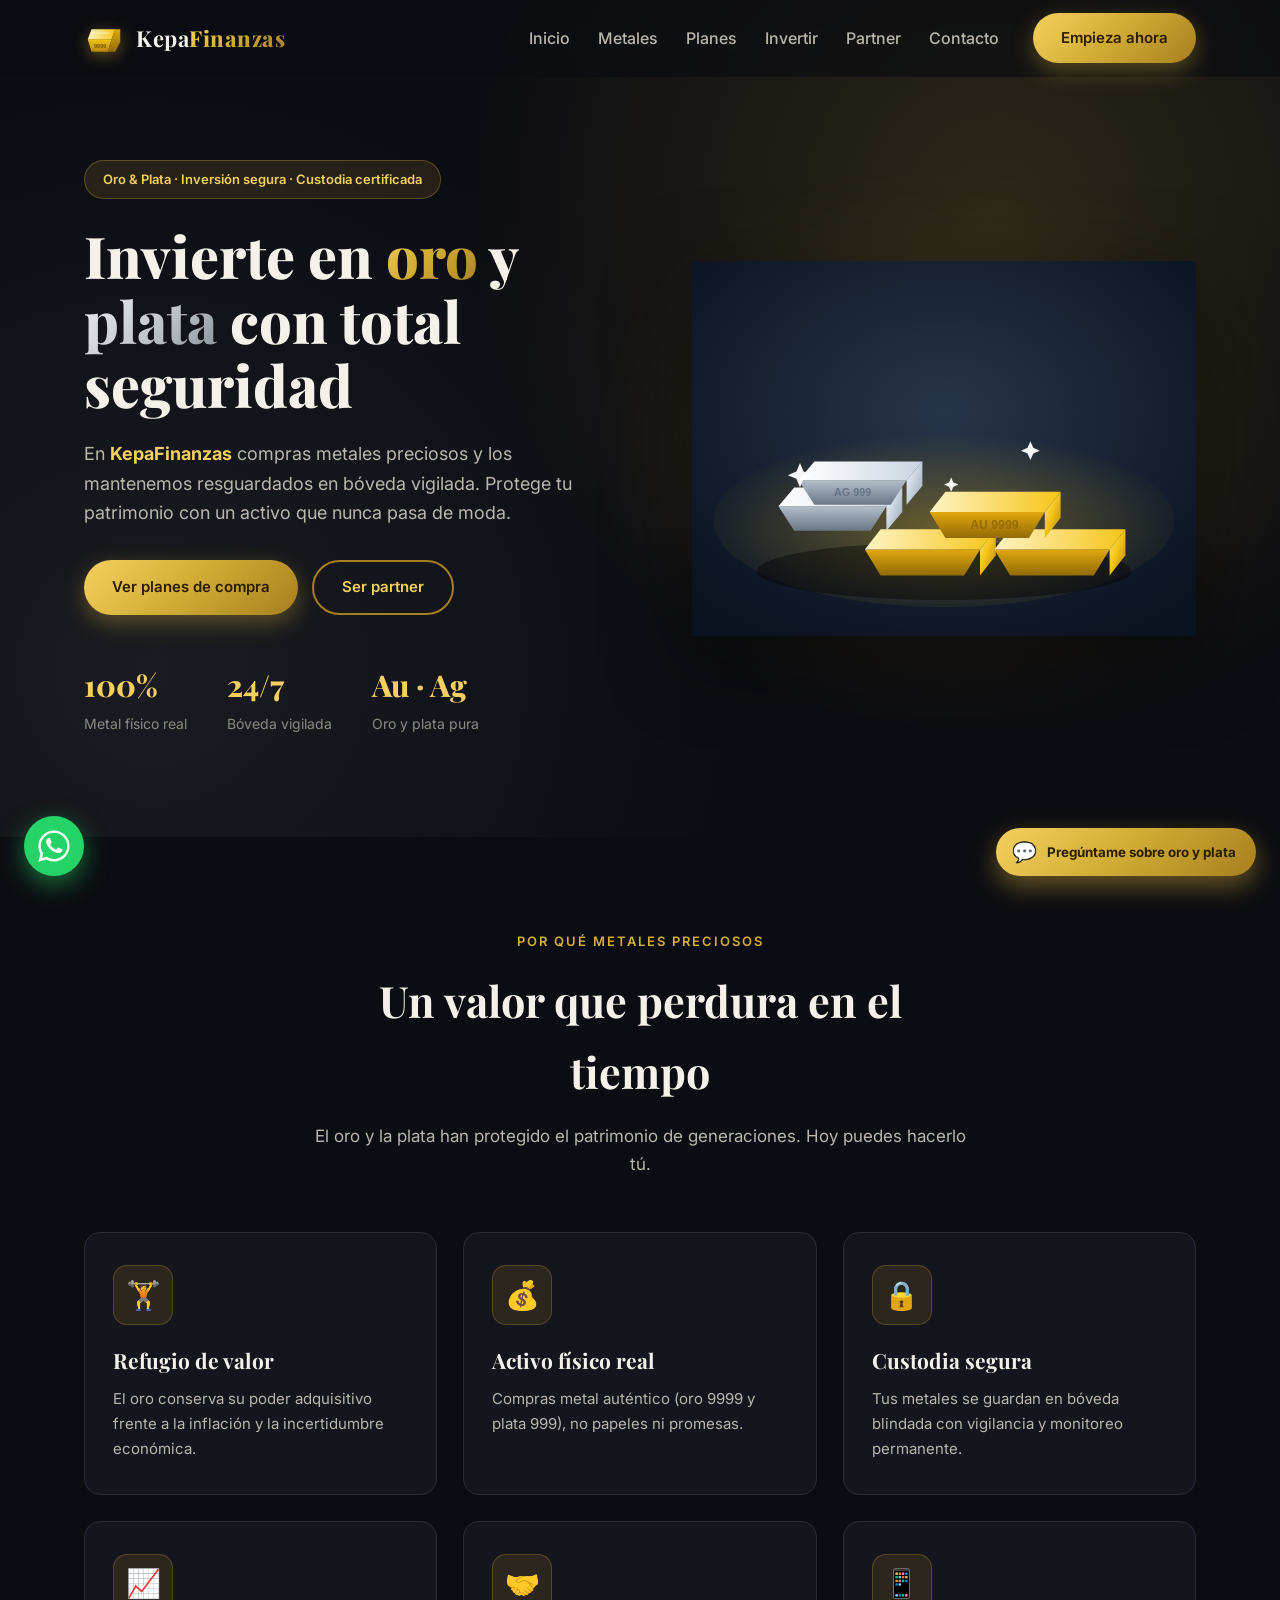
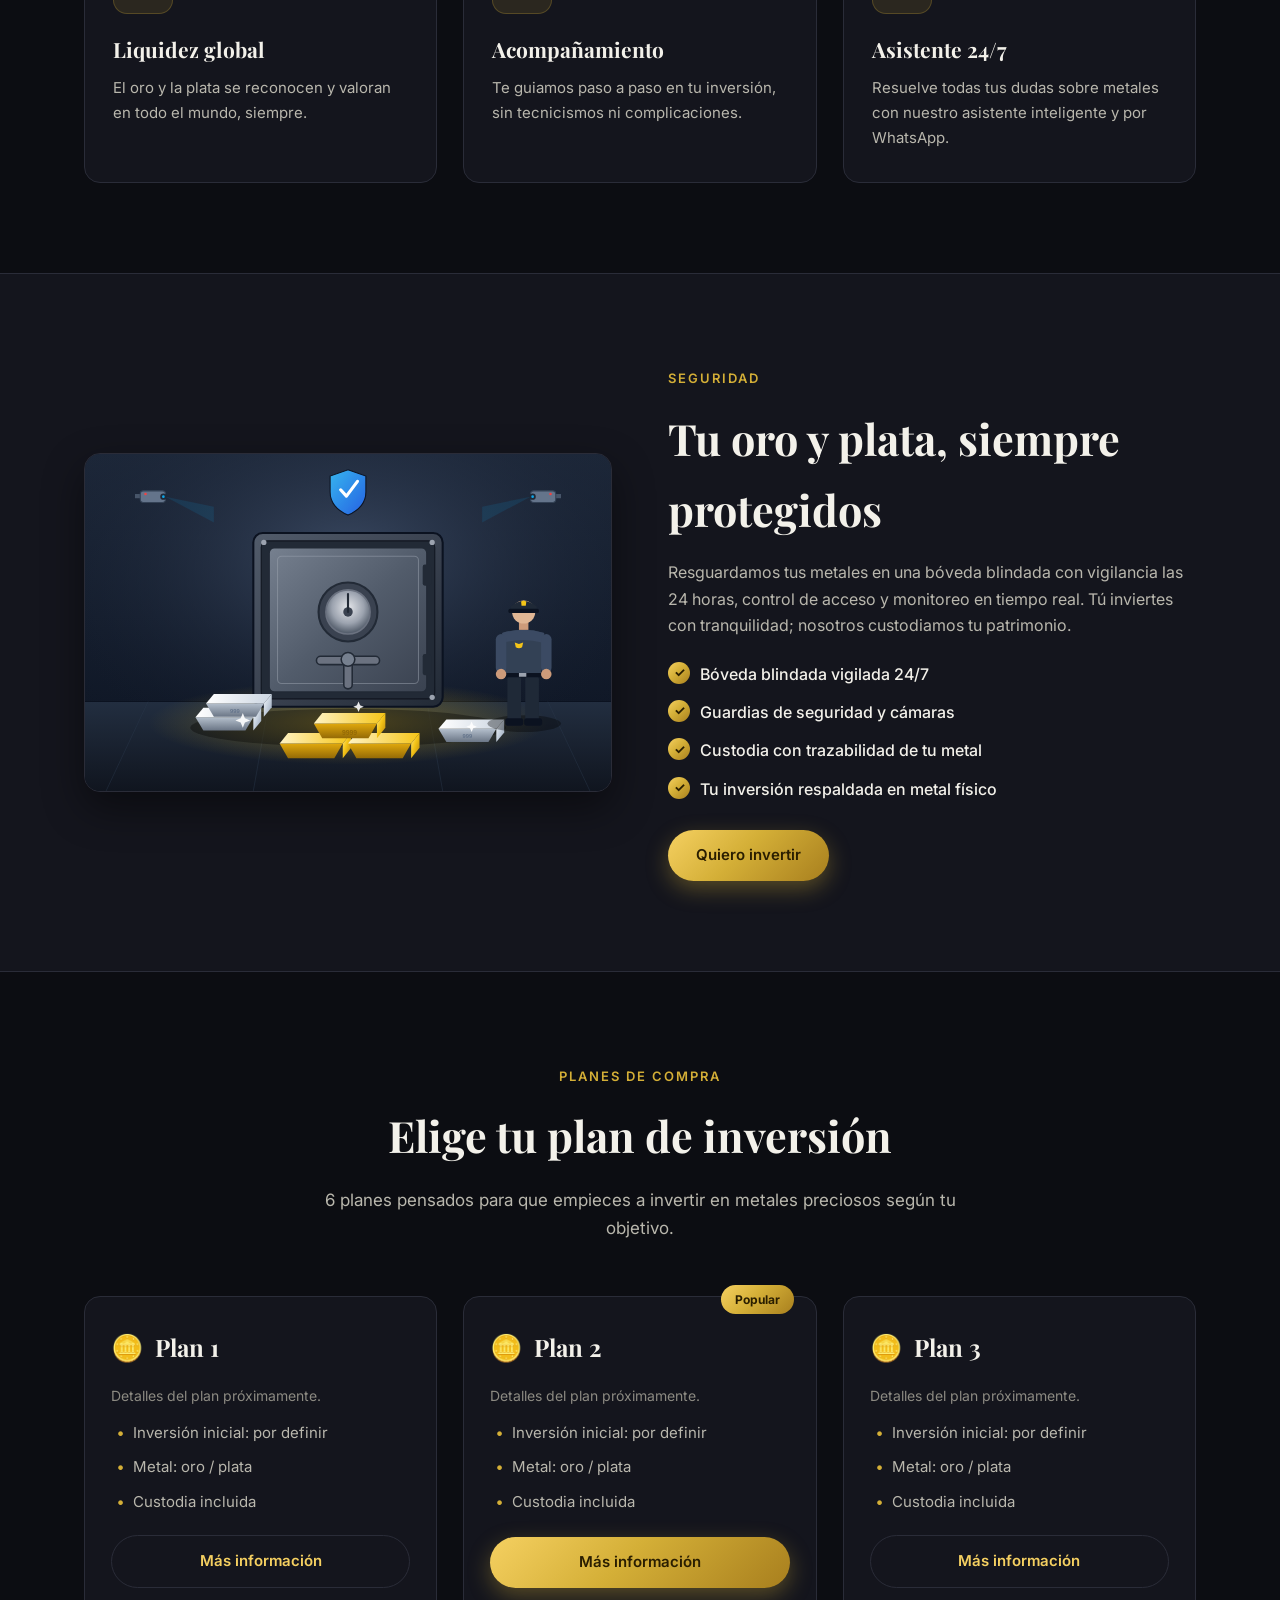
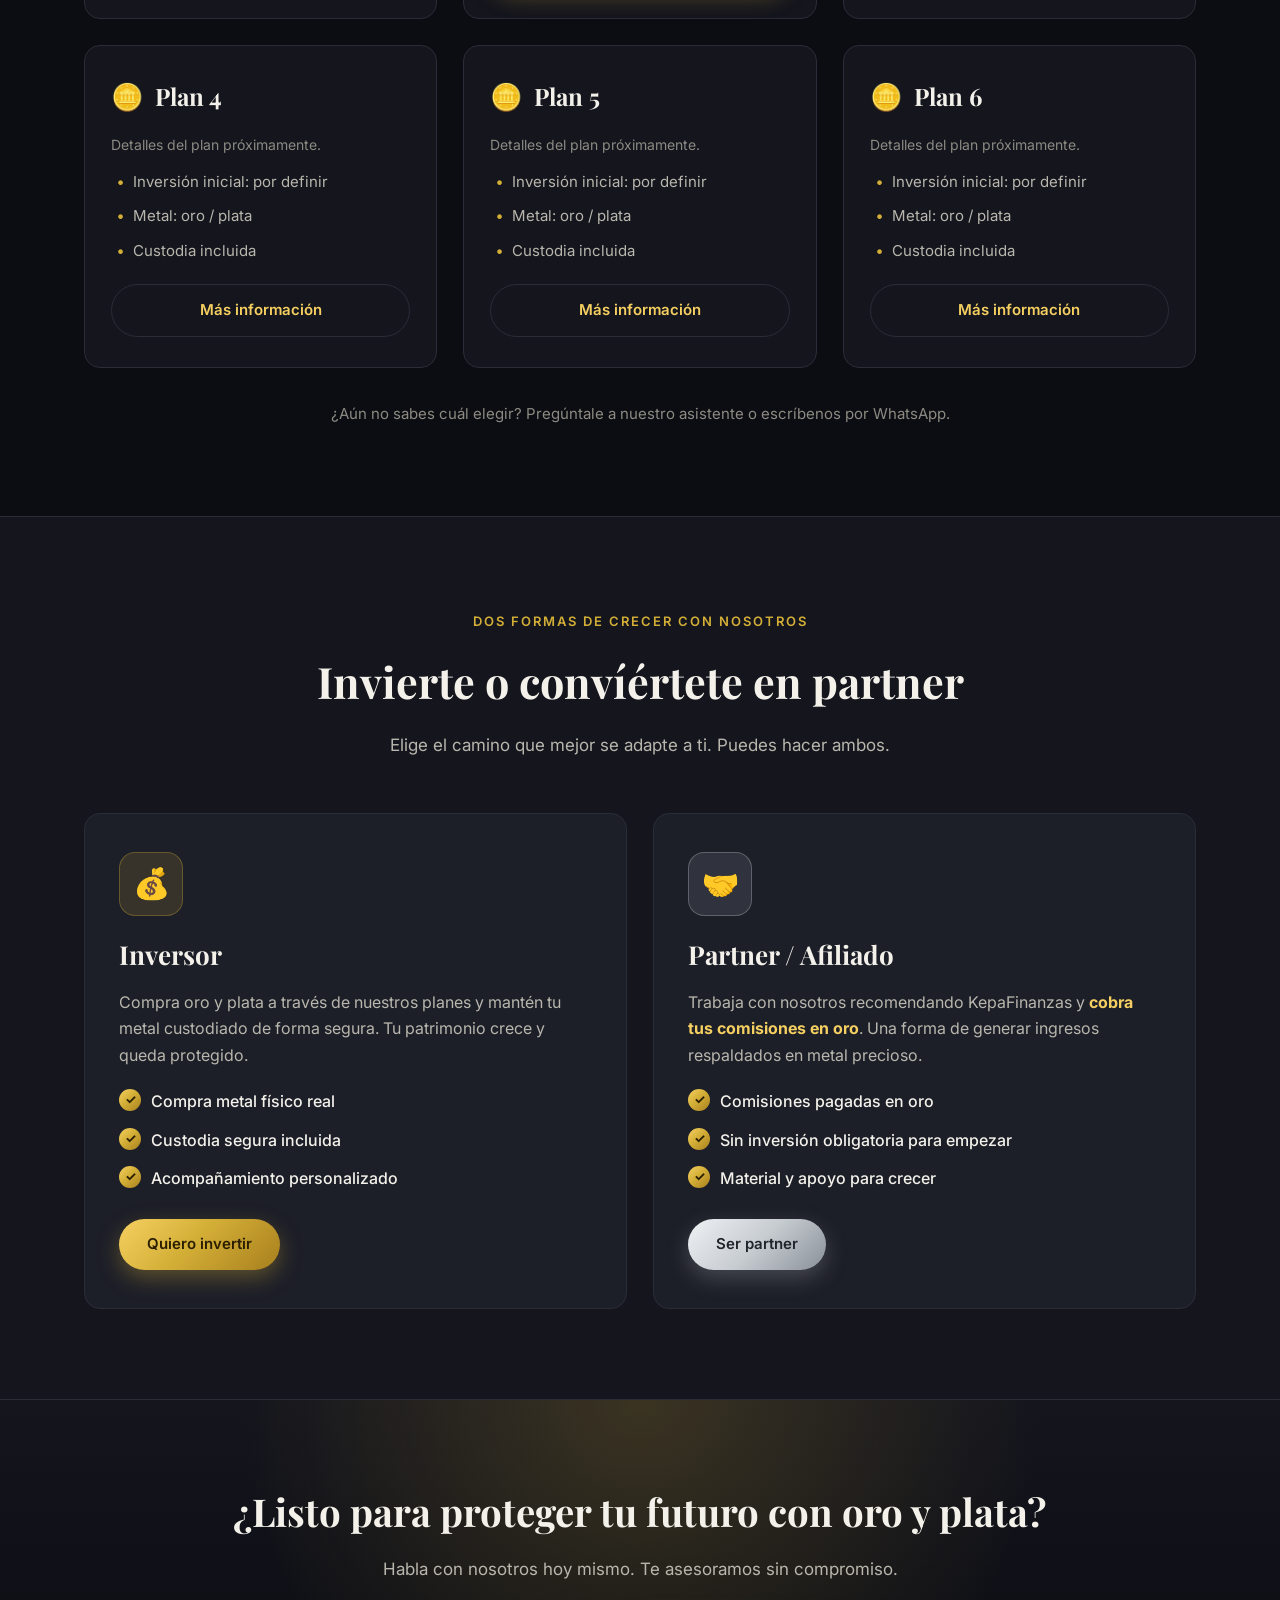
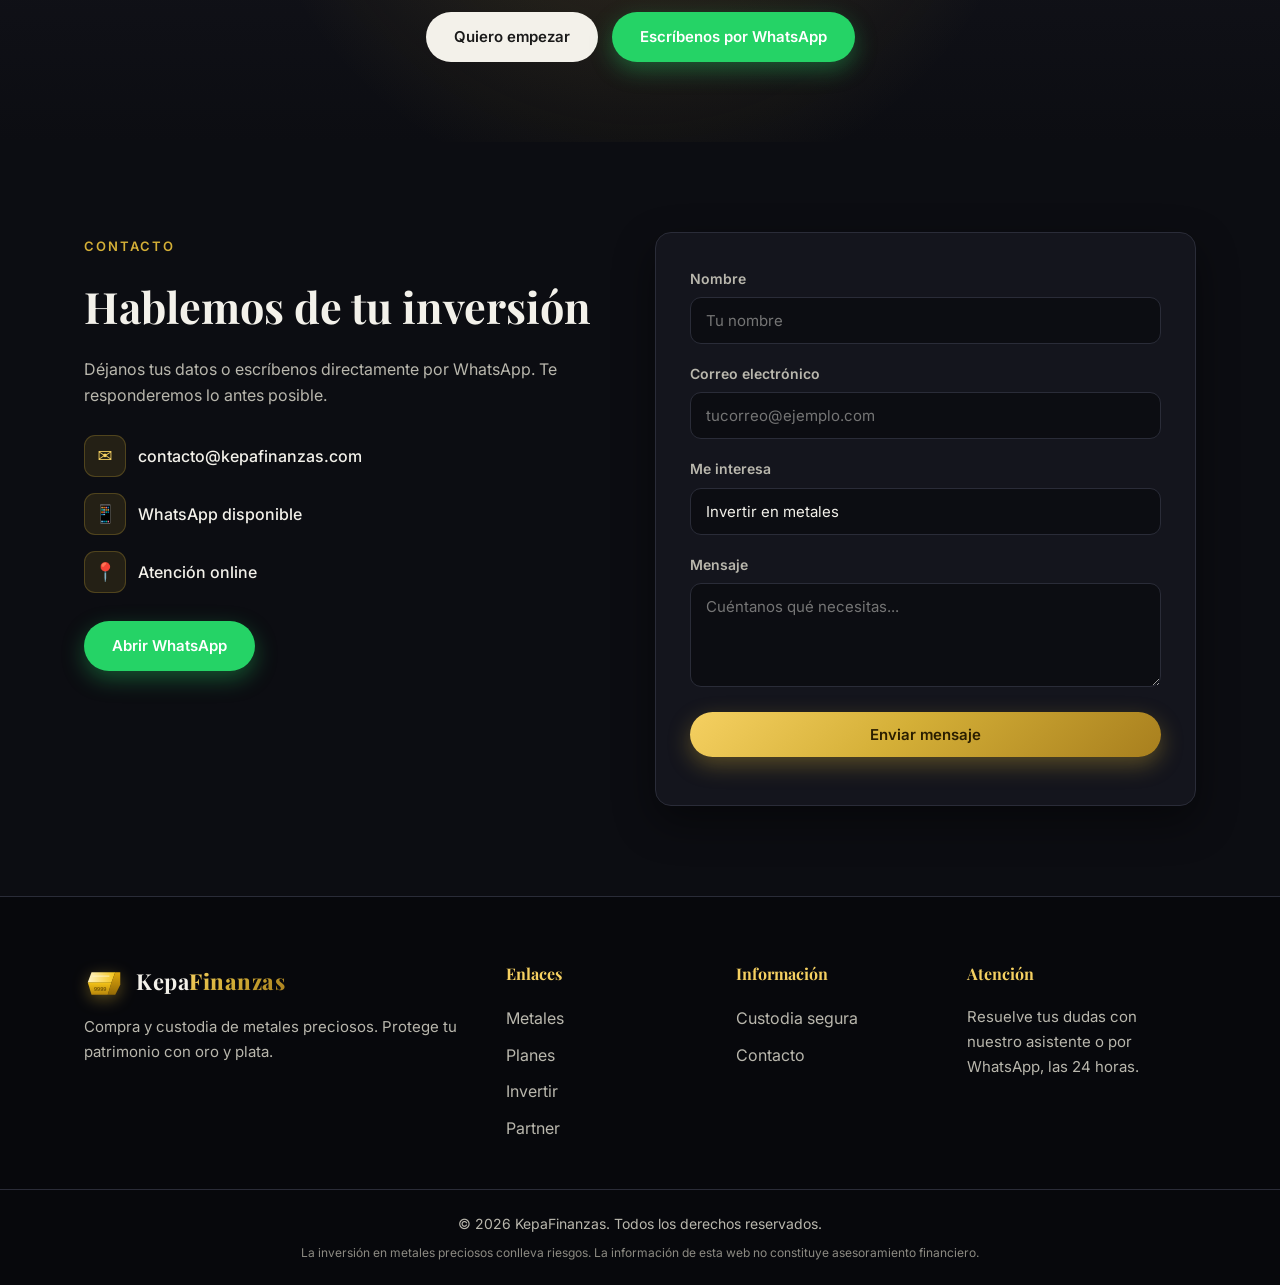
==== index.html @ 2fe92470 "Mover preguntas del asistente a archivo editable preguntas.js" ====
<!DOCTYPE html>
<html lang="es">
<head>
  <meta charset="UTF-8" />
  <meta name="viewport" content="width=device-width, initial-scale=1.0" />
  <meta name="description" content="KepaFinanzas - Compra y custodia de metales preciosos: oro y plata. Invierte de forma segura o conviértete en partner y cobra comisiones en oro." />
  <title>KepaFinanzas | Inversión y custodia de oro y plata</title>
  <link rel="preconnect" href="https://fonts.googleapis.com" />
  <link rel="preconnect" href="https://fonts.gstatic.com" crossorigin />
  <link href="https://fonts.googleapis.com/css2?family=Playfair+Display:wght@600;700;800&family=Inter:wght@400;500;600;700&display=swap" rel="stylesheet" />
  <link rel="stylesheet" href="styles.css" />
</head>
<body>
  <!-- Header -->
  <header class="header" id="header">
    <div class="container header__inner">
      <a href="#inicio" class="brand">
        <img src="img/lingote-oro-icono.svg" alt="Lingote de oro" class="brand__img" />
        <span class="brand__text">Kepa<strong>Finanzas</strong></span>
      </a>

      <nav class="nav" id="nav">
        <ul class="nav__list">
          <li><a href="#inicio" class="nav__link">Inicio</a></li>
          <li><a href="#metales" class="nav__link">Metales</a></li>
          <li><a href="#planes" class="nav__link">Planes</a></li>
          <li><a href="#invertir" class="nav__link">Invertir</a></li>
          <li><a href="#partner" class="nav__link">Partner</a></li>
          <li><a href="#contacto" class="nav__link">Contacto</a></li>
        </ul>
        <a href="#contacto" class="btn btn--gold nav__cta">Empieza ahora</a>
      </nav>

      <button class="nav__toggle" id="navToggle" aria-label="Abrir menú">
        <span></span><span></span><span></span>
      </button>
    </div>
  </header>

  <!-- Hero -->
  <section class="hero" id="inicio">
    <div class="container hero__inner">
      <div class="hero__content">
        <span class="badge">Oro &amp; Plata · Inversión segura · Custodia certificada</span>
        <h1 class="hero__title">
          Invierte en <span class="gold-text">oro</span> y <span class="silver-text">plata</span> con total seguridad
        </h1>
        <p class="hero__text">
          En <strong>KepaFinanzas</strong> compras metales preciosos y los mantenemos
          resguardados en bóveda vigilada. Protege tu patrimonio con un activo que
          nunca pasa de moda.
        </p>
        <div class="hero__actions">
          <a href="#planes" class="btn btn--gold">Ver planes de compra</a>
          <a href="#partner" class="btn btn--ghost">Ser partner</a>
        </div>
        <div class="hero__stats">
          <div class="stat"><strong>100%</strong><span>Metal físico real</span></div>
          <div class="stat"><strong>24/7</strong><span>Bóveda vigilada</span></div>
          <div class="stat"><strong>Au · Ag</strong><span>Oro y plata pura</span></div>
        </div>
      </div>
      <div class="hero__visual">
        <img src="img/lingotes-oro-plata.svg" alt="Lingotes de oro y plata" class="hero__img" />
        <div class="hero__glow"></div>
      </div>
    </div>
  </section>

  <!-- Metales / Por qué -->
  <section class="section" id="metales">
    <div class="container">
      <div class="section__head">
        <span class="section__eyebrow">Por qué metales preciosos</span>
        <h2 class="section__title">Un valor que perdura en el tiempo</h2>
        <p class="section__sub">El oro y la plata han protegido el patrimonio de generaciones. Hoy puedes hacerlo tú.</p>
      </div>

      <div class="grid grid--3">
        <article class="card">
          <div class="card__icon">&#127947;</div>
          <h3>Refugio de valor</h3>
          <p>El oro conserva su poder adquisitivo frente a la inflación y la incertidumbre económica.</p>
        </article>
        <article class="card">
          <div class="card__icon">&#128176;</div>
          <h3>Activo físico real</h3>
          <p>Compras metal auténtico (oro 9999 y plata 999), no papeles ni promesas.</p>
        </article>
        <article class="card">
          <div class="card__icon">&#128274;</div>
          <h3>Custodia segura</h3>
          <p>Tus metales se guardan en bóveda blindada con vigilancia y monitoreo permanente.</p>
        </article>
        <article class="card">
          <div class="card__icon">&#128200;</div>
          <h3>Liquidez global</h3>
          <p>El oro y la plata se reconocen y valoran en todo el mundo, siempre.</p>
        </article>
        <article class="card">
          <div class="card__icon">&#129309;</div>
          <h3>Acompañamiento</h3>
          <p>Te guiamos paso a paso en tu inversión, sin tecnicismos ni complicaciones.</p>
        </article>
        <article class="card">
          <div class="card__icon">&#128241;</div>
          <h3>Asistente 24/7</h3>
          <p>Resuelve todas tus dudas sobre metales con nuestro asistente inteligente y por WhatsApp.</p>
        </article>
      </div>
    </div>
  </section>

  <!-- Custodia -->
  <section class="section section--dark" id="custodia">
    <div class="container custody">
      <div class="custody__media">
        <img src="img/boveda-custodiada.svg" alt="Bóveda con oro y plata custodiada por guardia y cámaras" loading="lazy" />
      </div>
      <div class="custody__content">
        <span class="section__eyebrow">Seguridad</span>
        <h2 class="section__title">Tu oro y plata, siempre protegidos</h2>
        <p>
          Resguardamos tus metales en una bóveda blindada con vigilancia las 24 horas,
          control de acceso y monitoreo en tiempo real. Tú inviertes con tranquilidad;
          nosotros custodiamos tu patrimonio.
        </p>
        <ul class="checklist">
          <li>Bóveda blindada vigilada 24/7</li>
          <li>Guardias de seguridad y cámaras</li>
          <li>Custodia con trazabilidad de tu metal</li>
          <li>Tu inversión respaldada en metal físico</li>
        </ul>
        <a href="#planes" class="btn btn--gold">Quiero invertir</a>
      </div>
    </div>
  </section>

  <!-- Planes -->
  <section class="section" id="planes">
    <div class="container">
      <div class="section__head">
        <span class="section__eyebrow">Planes de compra</span>
        <h2 class="section__title">Elige tu plan de inversión</h2>
        <p class="section__sub">6 planes pensados para que empieces a invertir en metales preciosos según tu objetivo.</p>
      </div>

      <div class="grid grid--3 plans">
        <article class="plan">
          <div class="plan__head"><span class="plan__metal">&#129689;</span><h3>Plan 1</h3></div>
          <p class="plan__desc">Detalles del plan próximamente.</p>
          <ul class="plan__list">
            <li>Inversión inicial: por definir</li>
            <li>Metal: oro / plata</li>
            <li>Custodia incluida</li>
          </ul>
          <a href="#contacto" class="btn btn--outline btn--block">Más información</a>
        </article>
        <article class="plan plan--featured">
          <div class="plan__badge">Popular</div>
          <div class="plan__head"><span class="plan__metal">&#129689;</span><h3>Plan 2</h3></div>
          <p class="plan__desc">Detalles del plan próximamente.</p>
          <ul class="plan__list">
            <li>Inversión inicial: por definir</li>
            <li>Metal: oro / plata</li>
            <li>Custodia incluida</li>
          </ul>
          <a href="#contacto" class="btn btn--gold btn--block">Más información</a>
        </article>
        <article class="plan">
          <div class="plan__head"><span class="plan__metal">&#129689;</span><h3>Plan 3</h3></div>
          <p class="plan__desc">Detalles del plan próximamente.</p>
          <ul class="plan__list">
            <li>Inversión inicial: por definir</li>
            <li>Metal: oro / plata</li>
            <li>Custodia incluida</li>
          </ul>
          <a href="#contacto" class="btn btn--outline btn--block">Más información</a>
        </article>
        <article class="plan">
          <div class="plan__head"><span class="plan__metal">&#129689;</span><h3>Plan 4</h3></div>
          <p class="plan__desc">Detalles del plan próximamente.</p>
          <ul class="plan__list">
            <li>Inversión inicial: por definir</li>
            <li>Metal: oro / plata</li>
            <li>Custodia incluida</li>
          </ul>
          <a href="#contacto" class="btn btn--outline btn--block">Más información</a>
        </article>
        <article class="plan">
          <div class="plan__head"><span class="plan__metal">&#129689;</span><h3>Plan 5</h3></div>
          <p class="plan__desc">Detalles del plan próximamente.</p>
          <ul class="plan__list">
            <li>Inversión inicial: por definir</li>
            <li>Metal: oro / plata</li>
            <li>Custodia incluida</li>
          </ul>
          <a href="#contacto" class="btn btn--outline btn--block">Más información</a>
        </article>
        <article class="plan">
          <div class="plan__head"><span class="plan__metal">&#129689;</span><h3>Plan 6</h3></div>
          <p class="plan__desc">Detalles del plan próximamente.</p>
          <ul class="plan__list">
            <li>Inversión inicial: por definir</li>
            <li>Metal: oro / plata</li>
            <li>Custodia incluida</li>
          </ul>
          <a href="#contacto" class="btn btn--outline btn--block">Más información</a>
        </article>
      </div>
      <p class="plans__note">¿Aún no sabes cuál elegir? Pregúntale a nuestro asistente o escríbenos por WhatsApp.</p>
    </div>
  </section>

  <!-- Dos vías: Invertir / Partner -->
  <section class="section section--dark" id="invertir">
    <div class="container">
      <div class="section__head">
        <span class="section__eyebrow">Dos formas de crecer con nosotros</span>
        <h2 class="section__title">Invierte o convíértete en partner</h2>
        <p class="section__sub">Elige el camino que mejor se adapte a ti. Puedes hacer ambos.</p>
      </div>

      <div class="grid grid--2 ways">
        <article class="way">
          <div class="way__icon way__icon--gold">&#128176;</div>
          <h3>Inversor</h3>
          <p>Compra oro y plata a través de nuestros planes y mantén tu metal custodiado de forma segura. Tu patrimonio crece y queda protegido.</p>
          <ul class="checklist">
            <li>Compra metal físico real</li>
            <li>Custodia segura incluida</li>
            <li>Acompañamiento personalizado</li>
          </ul>
          <a href="#planes" class="btn btn--gold">Quiero invertir</a>
        </article>
        <article class="way" id="partner">
          <div class="way__icon way__icon--silver">&#129309;</div>
          <h3>Partner / Afiliado</h3>
          <p>Trabaja con nosotros recomendando KepaFinanzas y <strong>cobra tus comisiones en oro</strong>. Una forma de generar ingresos respaldados en metal precioso.</p>
          <ul class="checklist">
            <li>Comisiones pagadas en oro</li>
            <li>Sin inversión obligatoria para empezar</li>
            <li>Material y apoyo para crecer</li>
          </ul>
          <a href="#contacto" class="btn btn--silver">Ser partner</a>
        </article>
      </div>
    </div>
  </section>

  <!-- CTA -->
  <section class="cta">
    <div class="container cta__inner">
      <h2>¿Listo para proteger tu futuro con oro y plata?</h2>
      <p>Habla con nosotros hoy mismo. Te asesoramos sin compromiso.</p>
      <div class="cta__actions">
        <a href="#contacto" class="btn btn--light">Quiero empezar</a>
        <a href="#" class="btn btn--whatsapp" id="ctaWhatsapp">Escríbenos por WhatsApp</a>
      </div>
    </div>
  </section>

  <!-- Contacto -->
  <section class="section" id="contacto">
    <div class="container contact">
      <div class="contact__info">
        <span class="section__eyebrow">Contacto</span>
        <h2 class="section__title">Hablemos de tu inversión</h2>
        <p>Déjanos tus datos o escríbenos directamente por WhatsApp. Te responderemos lo antes posible.</p>
        <ul class="contact__list">
          <li><span>&#9993;</span> contacto@kepafinanzas.com</li>
          <li><span>&#128241;</span> WhatsApp disponible</li>
          <li><span>&#128205;</span> Atención online</li>
        </ul>
        <a href="#" class="btn btn--whatsapp" id="contactWhatsapp">Abrir WhatsApp</a>
      </div>
      <form class="contact__form" id="contactForm" novalidate>
        <div class="field">
          <label for="nombre">Nombre</label>
          <input type="text" id="nombre" name="nombre" placeholder="Tu nombre" required />
        </div>
        <div class="field">
          <label for="email">Correo electrónico</label>
          <input type="email" id="email" name="email" placeholder="tucorreo@ejemplo.com" required />
        </div>
        <div class="field">
          <label for="interes">Me interesa</label>
          <select id="interes" name="interes">
            <option value="invertir">Invertir en metales</option>
            <option value="partner">Ser partner (comisiones en oro)</option>
            <option value="info">Solo información</option>
          </select>
        </div>
        <div class="field">
          <label for="mensaje">Mensaje</label>
          <textarea id="mensaje" name="mensaje" rows="4" placeholder="Cuéntanos qué necesitas..." required></textarea>
        </div>
        <button type="submit" class="btn btn--gold btn--block">Enviar mensaje</button>
        <p class="form__feedback" id="formFeedback" role="status"></p>
      </form>
    </div>
  </section>

  <!-- Footer -->
  <footer class="footer">
    <div class="container footer__inner">
      <div class="footer__col">
        <a href="#inicio" class="brand">
          <img src="img/lingote-oro-icono.svg" alt="Lingote de oro" class="brand__img" />
          <span class="brand__text">Kepa<strong>Finanzas</strong></span>
        </a>
        <p>Compra y custodia de metales preciosos. Protege tu patrimonio con oro y plata.</p>
      </div>
      <div class="footer__col">
        <h4>Enlaces</h4>
        <ul>
          <li><a href="#metales">Metales</a></li>
          <li><a href="#planes">Planes</a></li>
          <li><a href="#invertir">Invertir</a></li>
          <li><a href="#partner">Partner</a></li>
        </ul>
      </div>
      <div class="footer__col">
        <h4>Información</h4>
        <ul>
          <li><a href="#custodia">Custodia segura</a></li>
          <li><a href="#contacto">Contacto</a></li>
        </ul>
      </div>
      <div class="footer__col">
        <h4>Atención</h4>
        <p>Resuelve tus dudas con nuestro asistente o por WhatsApp, las 24 horas.</p>
      </div>
    </div>
    <div class="footer__bottom">
      <div class="container">
        <p>&copy; <span id="year"></span> KepaFinanzas. Todos los derechos reservados.</p>
        <p class="footer__disclaimer">La inversión en metales preciosos conlleva riesgos. La información de esta web no constituye asesoramiento financiero.</p>
      </div>
    </div>
  </footer>

  <!-- Botón flotante WhatsApp -->
  <a href="#" class="whatsapp-float" id="whatsappFloat" aria-label="Escríbenos por WhatsApp" title="WhatsApp">
    <svg viewBox="0 0 32 32" width="32" height="32" fill="#fff" aria-hidden="true">
      <path d="M16 .4C7.4.4.4 7.4.4 16c0 2.8.7 5.5 2.1 7.9L.3 31.7l8-2.1c2.3 1.3 4.9 1.9 7.6 1.9 8.6 0 15.6-7 15.6-15.6S24.6.4 16 .4zm0 28.5c-2.4 0-4.8-.6-6.8-1.9l-.5-.3-4.7 1.2 1.3-4.6-.3-.5C3.4 20.6 2.7 18.3 2.7 16 2.7 8.7 8.7 2.7 16 2.7S29.3 8.7 29.3 16 23.3 28.9 16 28.9zm7.3-9.9c-.4-.2-2.4-1.2-2.7-1.3-.4-.1-.6-.2-.9.2-.3.4-1 1.3-1.2 1.5-.2.2-.4.3-.8.1-.4-.2-1.7-.6-3.2-2-1.2-1.1-2-2.4-2.2-2.8-.2-.4 0-.6.2-.8.2-.2.4-.4.6-.7.2-.2.3-.4.4-.7.1-.3.1-.5 0-.7-.1-.2-.9-2.2-1.3-3-.3-.8-.6-.7-.9-.7h-.7c-.3 0-.7.1-1 .5-.4.4-1.4 1.3-1.4 3.3s1.4 3.8 1.6 4.1c.2.3 2.8 4.3 6.8 6 .9.4 1.7.6 2.3.8.9.3 1.8.2 2.5.1.7-.1 2.4-1 2.7-1.9.3-.9.3-1.7.2-1.9-.1-.2-.4-.3-.8-.5z"/>
    </svg>
  </a>

  <!-- Asistente IA -->
  <button class="chat-toggle" id="chatToggle" aria-label="Abrir asistente">
    <span class="chat-toggle__icon">&#128172;</span>
    <span class="chat-toggle__label">Pregúntame sobre oro y plata</span>
  </button>

  <div class="chat" id="chat" aria-hidden="true">
    <div class="chat__header">
      <div class="chat__title">
        <span class="chat__avatar">&#129689;</span>
        <div>
          <strong>Asistente KepaFinanzas</strong>
          <small>Dudas sobre oro, plata e inversión</small>
        </div>
      </div>
      <button class="chat__close" id="chatClose" aria-label="Cerrar">&times;</button>
    </div>
    <div class="chat__body" id="chatBody"></div>
    <div class="chat__suggestions" id="chatSuggestions"></div>
    <form class="chat__form" id="chatForm">
      <input type="text" id="chatInput" placeholder="Escribe tu pregunta..." autocomplete="off" />
      <button type="submit" aria-label="Enviar">&#10148;</button>
    </form>
  </div>

  <script src="preguntas.js"></script>
  <script src="script.js"></script>
</body>
</html>
---- styles.css ----
/* ===== Variables & Reset ===== */
:root {
  --gold: #d4af37;
  --gold-light: #f5d061;
  --gold-bright: #ffe9a8;
  --gold-dark: #a87f1e;
  --silver: #c7ccd1;
  --silver-light: #eef1f4;
  --silver-dark: #8a9099;
  --bg: #0c0d12;
  --bg-2: #14151d;
  --bg-3: #1c1e28;
  --text: #f3f1ea;
  --text-soft: #b9b7ad;
  --muted: #8c8a82;
  --border: #2a2c38;
  --whatsapp: #25d366;
  --radius: 16px;
  --shadow: 0 16px 40px rgba(0, 0, 0, 0.45);
  --container: 1160px;
  --grad-gold: linear-gradient(135deg, #f5d061 0%, #d4af37 45%, #a87f1e 100%);
  --grad-silver: linear-gradient(135deg, #eef1f4 0%, #c7ccd1 50%, #8a9099 100%);
}

* { margin: 0; padding: 0; box-sizing: border-box; }
html { scroll-behavior: smooth; }
body {
  font-family: 'Inter', system-ui, sans-serif;
  color: var(--text);
  background: var(--bg);
  line-height: 1.65;
  overflow-x: hidden;
}
h1, h2, h3, h4, .brand__text { font-family: 'Playfair Display', serif; }
a { text-decoration: none; color: inherit; }
ul { list-style: none; }
img { max-width: 100%; display: block; }

.container { width: 100%; max-width: var(--container); margin: 0 auto; padding: 0 24px; }

.gold-text {
  background: var(--grad-gold);
  -webkit-background-clip: text; background-clip: text; -webkit-text-fill-color: transparent;
}
.silver-text {
  background: var(--grad-silver);
  -webkit-background-clip: text; background-clip: text; -webkit-text-fill-color: transparent;
}

/* ===== Buttons ===== */
.btn {
  display: inline-flex; align-items: center; justify-content: center; gap: 8px;
  padding: 13px 28px; border-radius: 50px; font-weight: 600; font-size: 15px;
  cursor: pointer; border: none; transition: transform .2s, box-shadow .2s, background .2s, color .2s;
  font-family: 'Inter', sans-serif;
}
.btn--gold { background: var(--grad-gold); color: #2a1e00; box-shadow: 0 8px 22px rgba(212,175,55,.35); }
.btn--gold:hover { transform: translateY(-2px); box-shadow: 0 12px 28px rgba(212,175,55,.5); }
.btn--silver { background: var(--grad-silver); color: #20242b; box-shadow: 0 8px 22px rgba(199,204,209,.25); }
.btn--silver:hover { transform: translateY(-2px); box-shadow: 0 12px 28px rgba(199,204,209,.4); }
.btn--ghost { background: transparent; color: var(--gold-light); border: 2px solid var(--gold-dark); }
.btn--ghost:hover { border-color: var(--gold-light); color: var(--gold-bright); }
.btn--outline { background: transparent; color: var(--gold-light); border: 1.5px solid var(--border); }
.btn--outline:hover { border-color: var(--gold); color: var(--gold-bright); }
.btn--light { background: var(--text); color: #1a1a1a; }
.btn--light:hover { transform: translateY(-2px); }
.btn--whatsapp { background: var(--whatsapp); color: #fff; box-shadow: 0 8px 22px rgba(37,211,102,.35); }
.btn--whatsapp:hover { transform: translateY(-2px); box-shadow: 0 12px 28px rgba(37,211,102,.5); }
.btn--block { width: 100%; }

/* ===== Header ===== */
.header {
  position: fixed; top: 0; left: 0; right: 0; z-index: 100;
  background: rgba(12,13,18,.7); backdrop-filter: blur(12px);
  border-bottom: 1px solid transparent; transition: box-shadow .3s, border-color .3s, background .3s;
}
.header.scrolled { background: rgba(12,13,18,.92); border-color: var(--border); box-shadow: 0 6px 24px rgba(0,0,0,.4); }
.header__inner { display: flex; align-items: center; justify-content: space-between; height: 76px; }

.brand { display: flex; align-items: center; gap: 12px; font-size: 22px; font-weight: 700; }
.brand__img { width: 40px; height: 40px; filter: drop-shadow(0 4px 8px rgba(212,175,55,.4)); }
.brand__text { color: var(--text); letter-spacing: .5px; }
.brand__text strong {
  background: var(--grad-gold); -webkit-background-clip: text; background-clip: text;
  -webkit-text-fill-color: transparent; font-weight: 800;
}

.nav { display: flex; align-items: center; gap: 34px; }
.nav__list { display: flex; gap: 28px; }
.nav__link { font-weight: 500; color: var(--text-soft); position: relative; transition: color .2s; }
.nav__link::after { content: ''; position: absolute; left: 0; bottom: -6px; width: 0; height: 2px; background: var(--grad-gold); transition: width .25s; }
.nav__link:hover { color: var(--gold-light); }
.nav__link:hover::after { width: 100%; }

.nav__toggle { display: none; flex-direction: column; gap: 5px; background: none; border: none; cursor: pointer; padding: 6px; }
.nav__toggle span { width: 26px; height: 3px; background: var(--gold-light); border-radius: 3px; transition: .3s; }

/* ===== Hero ===== */
.hero {
  padding: 160px 0 100px;
  background:
    radial-gradient(circle at 78% 25%, rgba(212,175,55,.16), transparent 45%),
    radial-gradient(circle at 12% 80%, rgba(199,204,209,.08), transparent 45%),
    var(--bg);
  position: relative;
}
.hero__inner { display: grid; grid-template-columns: 1.05fr .95fr; gap: 50px; align-items: center; }
.badge {
  display: inline-block; padding: 8px 18px; border-radius: 50px;
  background: rgba(212,175,55,.12); color: var(--gold-light);
  border: 1px solid rgba(212,175,55,.3);
  font-size: 13px; font-weight: 600; margin-bottom: 24px;
}
.hero__title { font-size: clamp(2.3rem, 5vw, 3.6rem); font-weight: 800; line-height: 1.12; margin-bottom: 22px; }
.hero__text { font-size: 18px; color: var(--text-soft); max-width: 540px; margin-bottom: 32px; }
.hero__text strong { color: var(--gold-light); }
.hero__actions { display: flex; gap: 14px; flex-wrap: wrap; margin-bottom: 46px; }
.hero__stats { display: flex; gap: 40px; flex-wrap: wrap; }
.stat strong { display: block; font-family: 'Playfair Display'; font-size: 30px; font-weight: 800; color: var(--gold-light); }
.stat span { font-size: 14px; color: var(--muted); }
.hero__visual { position: relative; }
.hero__img { width: 100%; position: relative; z-index: 2; filter: drop-shadow(0 20px 40px rgba(0,0,0,.5)); }
.hero__glow { position: absolute; inset: 10% 5%; z-index: 1; background: var(--grad-gold); filter: blur(70px); opacity: .25; border-radius: 50%; }

/* ===== Sections ===== */
.section { padding: 90px 0; }
.section--dark { background: var(--bg-2); border-top: 1px solid var(--border); border-bottom: 1px solid var(--border); }
.section__head { text-align: center; max-width: 660px; margin: 0 auto 54px; }
.section__eyebrow { color: var(--gold); font-weight: 600; font-size: 13px; text-transform: uppercase; letter-spacing: 2px; }
.section__title { font-size: clamp(1.9rem, 4vw, 2.7rem); font-weight: 700; margin: 12px 0 14px; }
.section__sub { color: var(--text-soft); font-size: 17px; }

/* ===== Grid & Cards ===== */
.grid { display: grid; gap: 26px; }
.grid--2 { grid-template-columns: repeat(2, 1fr); }
.grid--3 { grid-template-columns: repeat(3, 1fr); }

.card {
  background: var(--bg-2); border: 1px solid var(--border);
  border-radius: var(--radius); padding: 32px 28px;
  transition: transform .25s, box-shadow .25s, border-color .25s;
}
.card:hover { transform: translateY(-6px); box-shadow: var(--shadow); border-color: var(--gold-dark); }
.card__icon {
  width: 60px; height: 60px; border-radius: 14px;
  background: rgba(212,175,55,.12); border: 1px solid rgba(212,175,55,.25);
  display: grid; place-items: center; font-size: 28px; margin-bottom: 18px;
}
.card h3 { font-size: 21px; margin-bottom: 10px; color: var(--text); }
.card p { color: var(--text-soft); font-size: 15px; }

/* ===== Custodia ===== */
.custody { display: grid; grid-template-columns: 1fr 1fr; gap: 56px; align-items: center; }
.custody__media img { width: 100%; border-radius: var(--radius); box-shadow: var(--shadow); border: 1px solid var(--border); }
.custody__content p { color: var(--text-soft); margin: 14px 0 22px; }
.checklist { margin-bottom: 28px; display: grid; gap: 12px; }
.checklist li { position: relative; padding-left: 32px; font-weight: 500; color: var(--text); }
.checklist li::before {
  content: '\2713'; position: absolute; left: 0; top: 1px;
  width: 22px; height: 22px; border-radius: 50%;
  background: var(--grad-gold); color: #2a1e00; font-size: 13px; font-weight: 700;
  display: grid; place-items: center;
}

/* ===== Planes ===== */
.plans .plan {
  background: var(--bg-2); border: 1px solid var(--border); border-radius: var(--radius);
  padding: 30px 26px; display: flex; flex-direction: column; gap: 14px; position: relative;
  transition: transform .25s, box-shadow .25s, border-color .25s;
}
.plan:hover { transform: translateY(-6px); box-shadow: var(--shadow); border-color: var(--gold-dark); }
.plan--featured { border-color: var(--gold); background: linear-gradient(180deg, rgba(212,175,55,.08), var(--bg-2)); }
.plan__badge {
  position: absolute; top: -12px; right: 22px; background: var(--grad-gold); color: #2a1e00;
  font-size: 12px; font-weight: 700; padding: 5px 14px; border-radius: 50px;
}
.plan__head { display: flex; align-items: center; gap: 12px; }
.plan__metal { font-size: 26px; }
.plan__head h3 { font-size: 24px; }
.plan__desc { color: var(--muted); font-size: 14px; }
.plan__list { display: grid; gap: 10px; margin-bottom: 6px; }
.plan__list li { position: relative; padding-left: 22px; color: var(--text-soft); font-size: 15px; }
.plan__list li::before { content: '\2022'; position: absolute; left: 6px; color: var(--gold); font-weight: 700; }
.plan a { margin-top: auto; }
.plans__note { text-align: center; color: var(--muted); margin-top: 34px; font-size: 15px; }

/* ===== Vías (invertir / partner) ===== */
.ways .way {
  background: var(--bg-3); border: 1px solid var(--border); border-radius: var(--radius);
  padding: 38px 34px; transition: transform .25s, box-shadow .25s;
}
.way:hover { transform: translateY(-5px); box-shadow: var(--shadow); }
.way__icon { width: 64px; height: 64px; border-radius: 16px; display: grid; place-items: center; font-size: 30px; margin-bottom: 18px; }
.way__icon--gold { background: rgba(212,175,55,.15); border: 1px solid rgba(212,175,55,.3); }
.way__icon--silver { background: rgba(199,204,209,.12); border: 1px solid rgba(199,204,209,.3); }
.way h3 { font-size: 26px; margin-bottom: 12px; }
.way p { color: var(--text-soft); margin-bottom: 20px; }
.way p strong { color: var(--gold-light); }

/* ===== CTA ===== */
.cta {
  padding: 80px 0; text-align: center; position: relative; overflow: hidden;
  background:
    radial-gradient(circle at 50% 0%, rgba(212,175,55,.2), transparent 55%),
    linear-gradient(180deg, var(--bg-2), var(--bg));
}
.cta h2 { font-size: clamp(1.7rem,3.6vw,2.4rem); margin-bottom: 12px; }
.cta p { color: var(--text-soft); margin-bottom: 28px; font-size: 17px; }
.cta__actions { display: flex; gap: 14px; justify-content: center; flex-wrap: wrap; }

/* ===== Contacto ===== */
.contact { display: grid; grid-template-columns: 1fr 1.05fr; gap: 56px; }
.contact__info p { color: var(--text-soft); margin-bottom: 26px; }
.contact__list { display: grid; gap: 16px; margin-bottom: 28px; }
.contact__list li { display: flex; align-items: center; gap: 12px; font-weight: 500; }
.contact__list span {
  width: 42px; height: 42px; border-radius: 11px; background: rgba(212,175,55,.12);
  border: 1px solid rgba(212,175,55,.25); color: var(--gold-light); display: grid; place-items: center; font-size: 18px;
}
.contact__form { background: var(--bg-2); border: 1px solid var(--border); border-radius: var(--radius); padding: 34px; box-shadow: var(--shadow); }
.field { margin-bottom: 18px; }
.field label { display: block; font-weight: 600; font-size: 14px; margin-bottom: 7px; color: var(--text-soft); }
.field input, .field textarea, .field select {
  width: 100%; padding: 13px 15px; border: 1px solid var(--border); border-radius: 11px;
  font-family: inherit; font-size: 15px; background: var(--bg); color: var(--text);
  transition: border-color .2s, box-shadow .2s; resize: vertical;
}
.field input:focus, .field textarea:focus, .field select:focus {
  outline: none; border-color: var(--gold); box-shadow: 0 0 0 3px rgba(212,175,55,.18);
}
.field select { appearance: none; cursor: pointer; }
.form__feedback { margin-top: 14px; font-weight: 600; font-size: 14px; }
.form__feedback.success { color: var(--gold-light); }
.form__feedback.error { color: #ef6a6a; }

/* ===== Footer ===== */
.footer { background: #07080c; color: var(--text-soft); padding-top: 64px; border-top: 1px solid var(--border); }
.footer__inner { display: grid; grid-template-columns: 2fr 1fr 1fr 1.2fr; gap: 40px; padding-bottom: 48px; }
.footer__col .brand { margin-bottom: 14px; }
.footer__col p { font-size: 15px; }
.footer__col h4 { color: var(--gold-light); margin-bottom: 18px; font-size: 16px; }
.footer__col ul { display: grid; gap: 10px; }
.footer__col a:hover { color: var(--gold-light); }
.footer__bottom { border-top: 1px solid var(--border); padding: 22px 0; text-align: center; font-size: 14px; }
.footer__disclaimer { color: var(--muted); font-size: 12px; margin-top: 8px; max-width: 720px; margin-left: auto; margin-right: auto; }

/* ===== WhatsApp flotante ===== */
.whatsapp-float {
  position: fixed; left: 24px; bottom: 24px; z-index: 200;
  width: 60px; height: 60px; border-radius: 50%; background: var(--whatsapp);
  display: grid; place-items: center; box-shadow: 0 8px 24px rgba(37,211,102,.5);
  animation: pulse 2.4s infinite; transition: transform .2s;
}
.whatsapp-float:hover { transform: scale(1.08); }
@keyframes pulse {
  0% { box-shadow: 0 0 0 0 rgba(37,211,102,.5); }
  70% { box-shadow: 0 0 0 16px rgba(37,211,102,0); }
  100% { box-shadow: 0 0 0 0 rgba(37,211,102,0); }
}

/* ===== Asistente IA ===== */
.chat-toggle {
  position: fixed; right: 24px; bottom: 24px; z-index: 200;
  display: flex; align-items: center; gap: 10px; padding: 12px 20px 12px 16px;
  border: none; border-radius: 50px; cursor: pointer;
  background: var(--grad-gold); color: #2a1e00; font-weight: 700; font-family: inherit;
  box-shadow: 0 10px 26px rgba(212,175,55,.45); transition: transform .2s, box-shadow .2s;
}
.chat-toggle:hover { transform: translateY(-2px); box-shadow: 0 14px 32px rgba(212,175,55,.6); }
.chat-toggle__icon { font-size: 20px; }
.chat-toggle.hidden { display: none; }

.chat {
  position: fixed; right: 24px; bottom: 24px; z-index: 250;
  width: 370px; max-width: calc(100vw - 32px); height: 540px; max-height: calc(100vh - 48px);
  background: var(--bg-2); border: 1px solid var(--border); border-radius: 18px;
  box-shadow: 0 24px 60px rgba(0,0,0,.6); display: flex; flex-direction: column; overflow: hidden;
  opacity: 0; transform: translateY(20px) scale(.98); pointer-events: none; transition: opacity .25s, transform .25s;
}
.chat.open { opacity: 1; transform: translateY(0) scale(1); pointer-events: auto; }
.chat__header {
  display: flex; align-items: center; justify-content: space-between;
  padding: 16px 18px; background: var(--grad-gold); color: #2a1e00;
}
.chat__title { display: flex; align-items: center; gap: 12px; }
.chat__avatar { width: 40px; height: 40px; border-radius: 50%; background: rgba(0,0,0,.12); display: grid; place-items: center; font-size: 20px; }
.chat__title strong { display: block; font-family: 'Inter'; font-size: 15px; }
.chat__title small { font-size: 12px; opacity: .8; }
.chat__close { background: none; border: none; font-size: 26px; color: #2a1e00; cursor: pointer; line-height: 1; }
.chat__body { flex: 1; overflow-y: auto; padding: 18px; display: flex; flex-direction: column; gap: 12px; }
.msg { max-width: 85%; padding: 11px 15px; border-radius: 14px; font-size: 14.5px; line-height: 1.5; }
.msg--bot { background: var(--bg-3); color: var(--text); align-self: flex-start; border-bottom-left-radius: 4px; }
.msg--user { background: var(--grad-gold); color: #2a1e00; align-self: flex-end; border-bottom-right-radius: 4px; font-weight: 500; }
.msg a { color: var(--whatsapp); font-weight: 600; }
.chat__suggestions { display: flex; flex-wrap: wrap; gap: 8px; padding: 0 14px 10px; }
.chip {
  background: rgba(212,175,55,.1); border: 1px solid rgba(212,175,55,.3); color: var(--gold-light);
  padding: 7px 13px; border-radius: 50px; font-size: 12.5px; cursor: pointer; transition: background .2s;
}
.chip:hover { background: rgba(212,175,55,.22); }
.chat__form { display: flex; gap: 8px; padding: 12px 14px; border-top: 1px solid var(--border); background: var(--bg); }
.chat__form input {
  flex: 1; padding: 11px 14px; border: 1px solid var(--border); border-radius: 50px;
  background: var(--bg-2); color: var(--text); font-family: inherit; font-size: 14px;
}
.chat__form input:focus { outline: none; border-color: var(--gold); }
.chat__form button {
  width: 44px; height: 44px; border-radius: 50%; border: none; cursor: pointer;
  background: var(--grad-gold); color: #2a1e00; font-size: 16px; transition: transform .2s;
}
.chat__form button:hover { transform: scale(1.08); }

/* ===== Reveal ===== */
.reveal { opacity: 0; transform: translateY(28px); transition: opacity .6s ease, transform .6s ease; }
.reveal.visible { opacity: 1; transform: translateY(0); }

/* ===== Responsive ===== */
@media (max-width: 920px) {
  .hero__inner, .custody, .contact { grid-template-columns: 1fr; }
  .grid--3 { grid-template-columns: repeat(2, 1fr); }
  .footer__inner { grid-template-columns: 1fr 1fr; }
  .hero__visual { order: -1; max-width: 460px; margin: 0 auto; }
}
@media (max-width: 720px) {
  .nav {
    position: fixed; top: 76px; right: 0; width: 80%; max-width: 320px; height: calc(100vh - 76px);
    background: var(--bg-2); flex-direction: column; align-items: flex-start; padding: 30px 26px; gap: 24px;
    transform: translateX(100%); transition: transform .3s ease; box-shadow: var(--shadow); border-left: 1px solid var(--border);
  }
  .nav.open { transform: translateX(0); }
  .nav__list { flex-direction: column; gap: 18px; width: 100%; }
  .nav__cta { width: 100%; }
  .nav__toggle { display: flex; }
  .nav__toggle.active span:nth-child(1){ transform: translateY(8px) rotate(45deg); }
  .nav__toggle.active span:nth-child(2){ opacity: 0; }
  .nav__toggle.active span:nth-child(3){ transform: translateY(-8px) rotate(-45deg); }
  .grid--2 { grid-template-columns: 1fr; }
  .chat-toggle__label { display: none; }
  .chat-toggle { padding: 14px; }
}
@media (max-width: 540px) {
  .grid--3 { grid-template-columns: 1fr; }
  .footer__inner { grid-template-columns: 1fr; }
  .hero__stats { gap: 26px; }
}
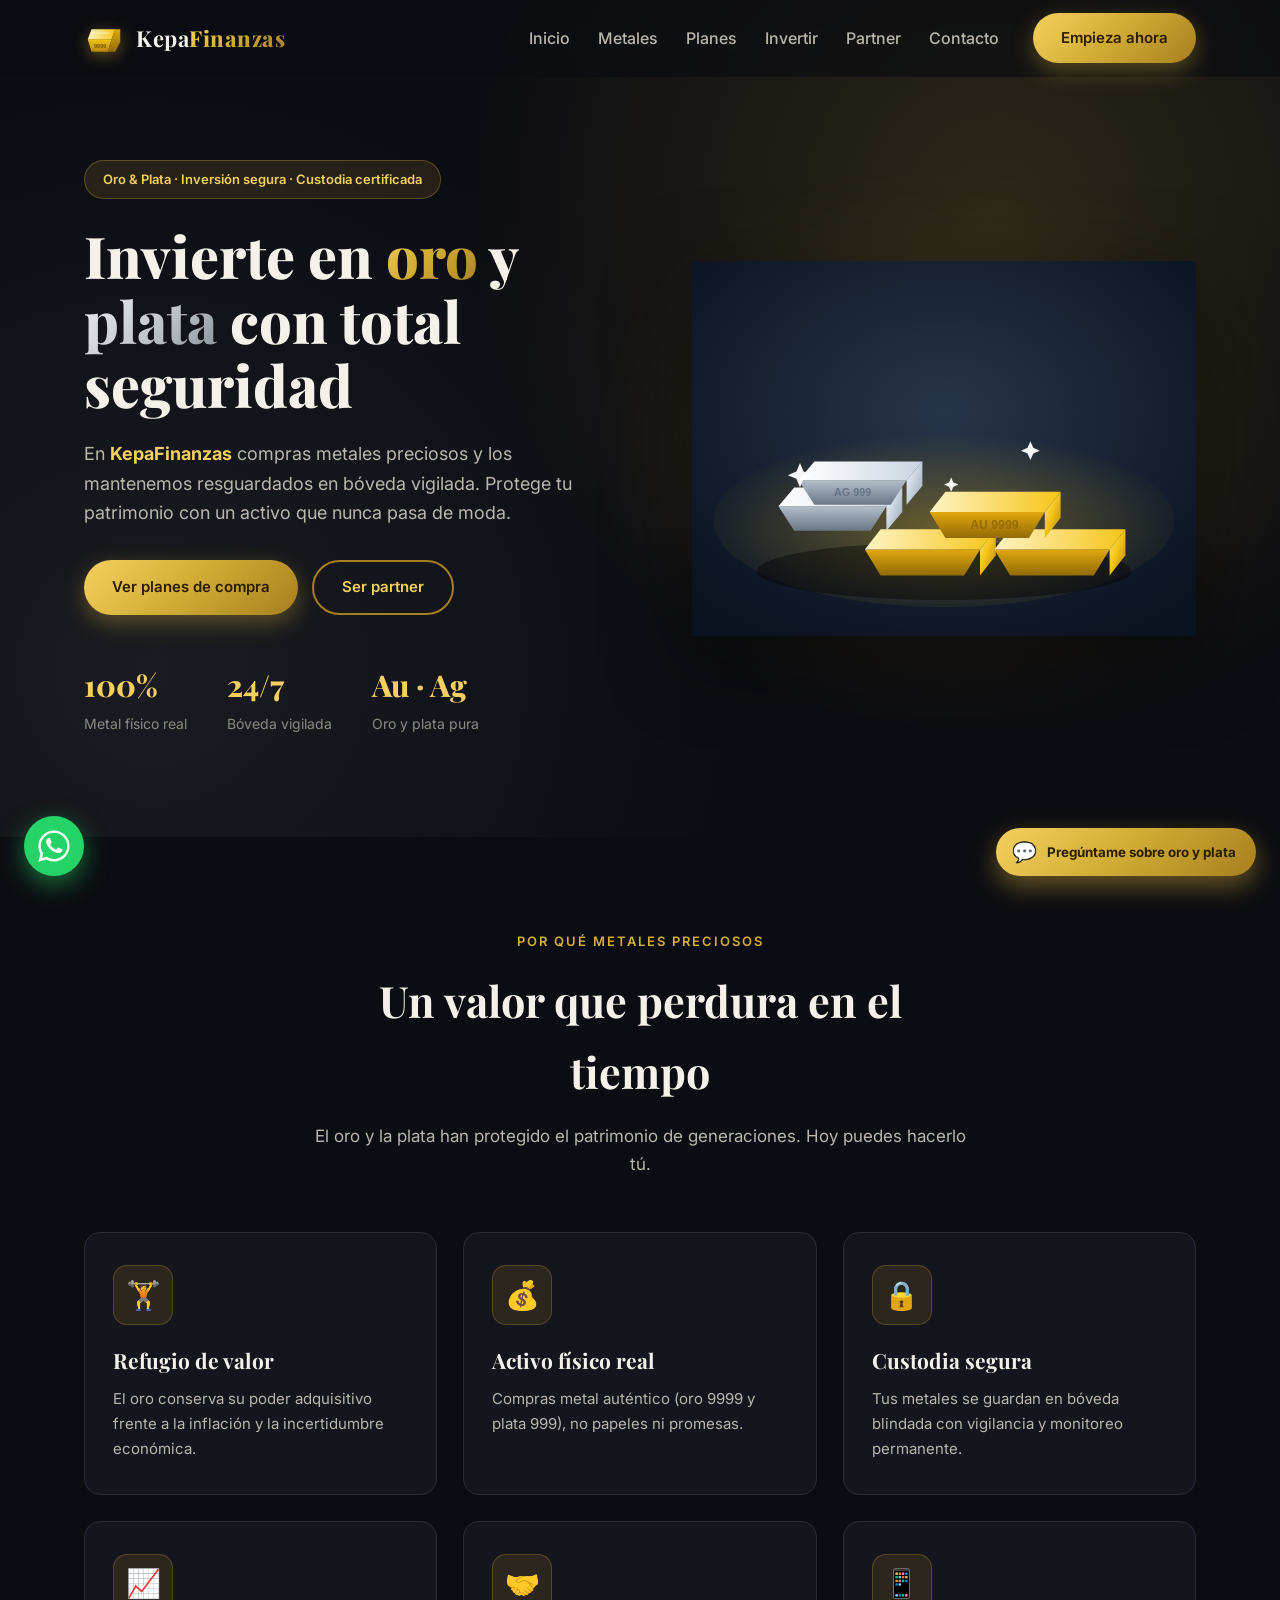
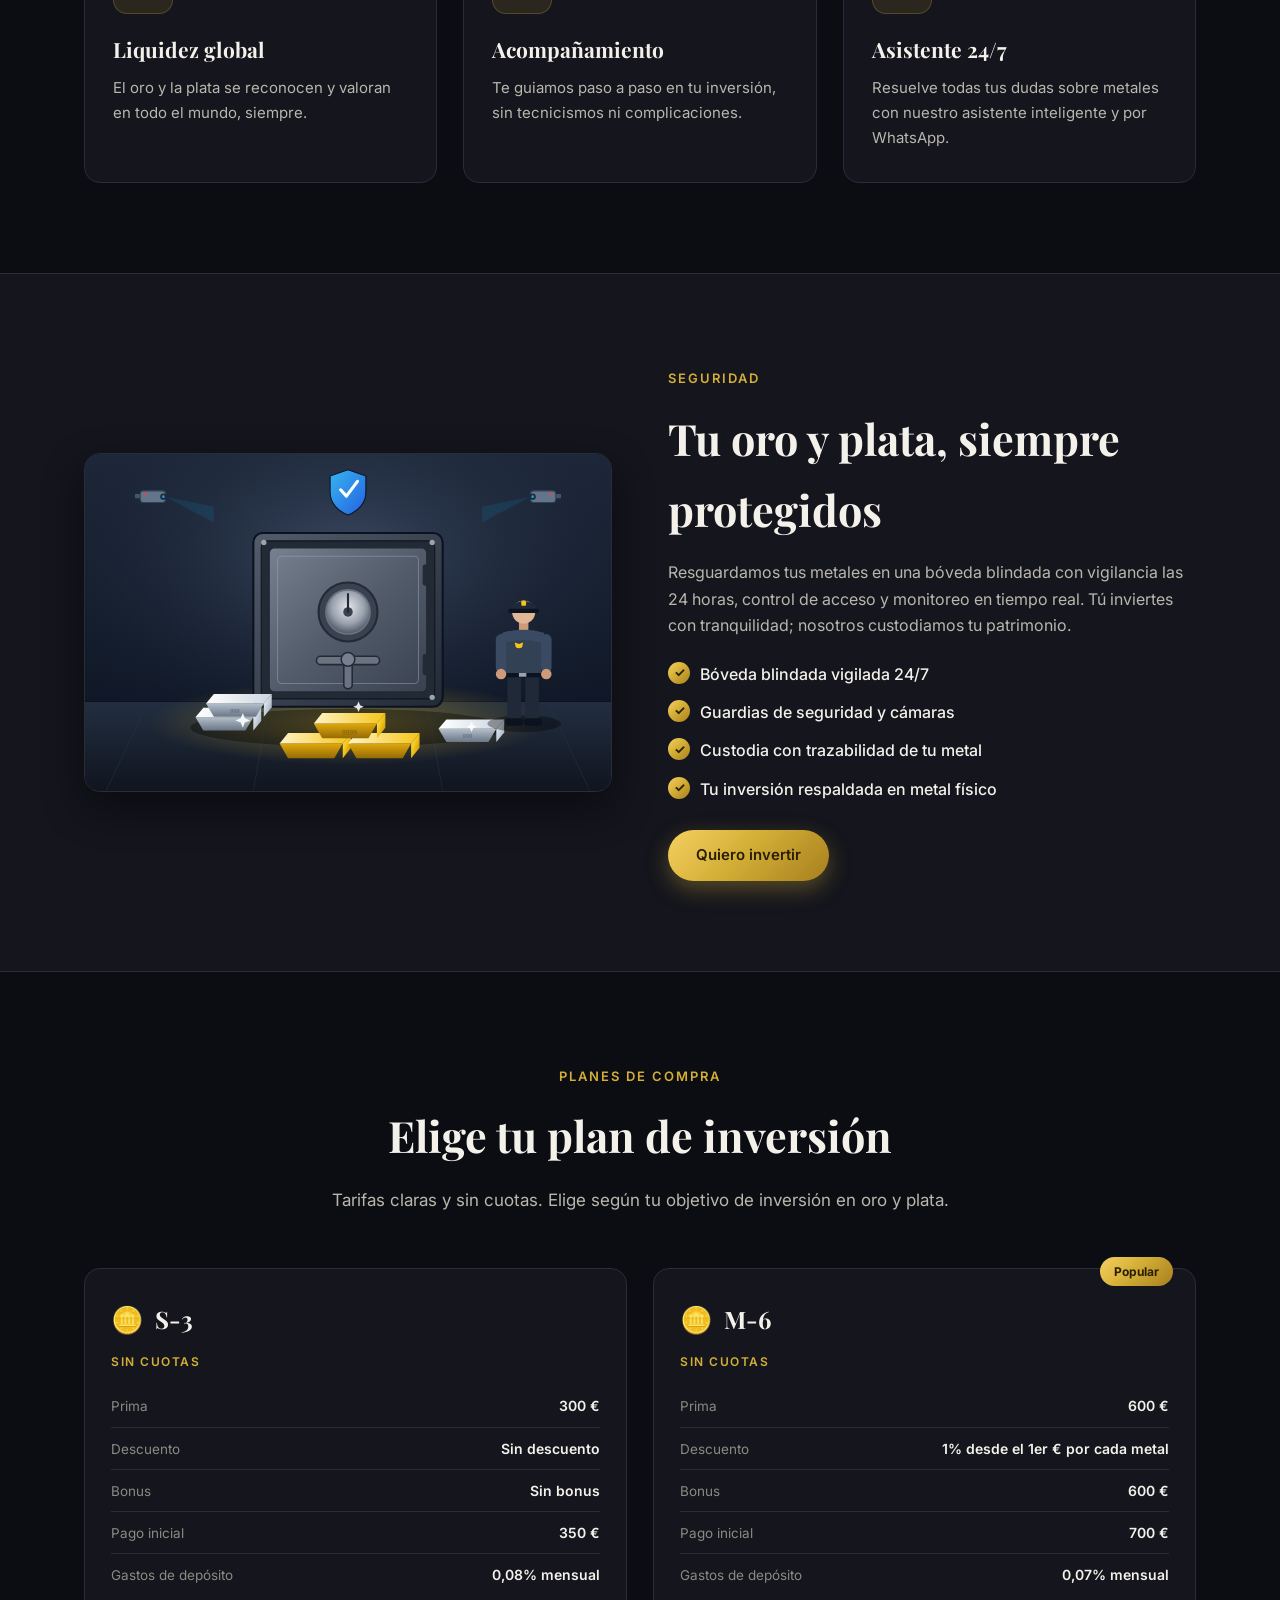
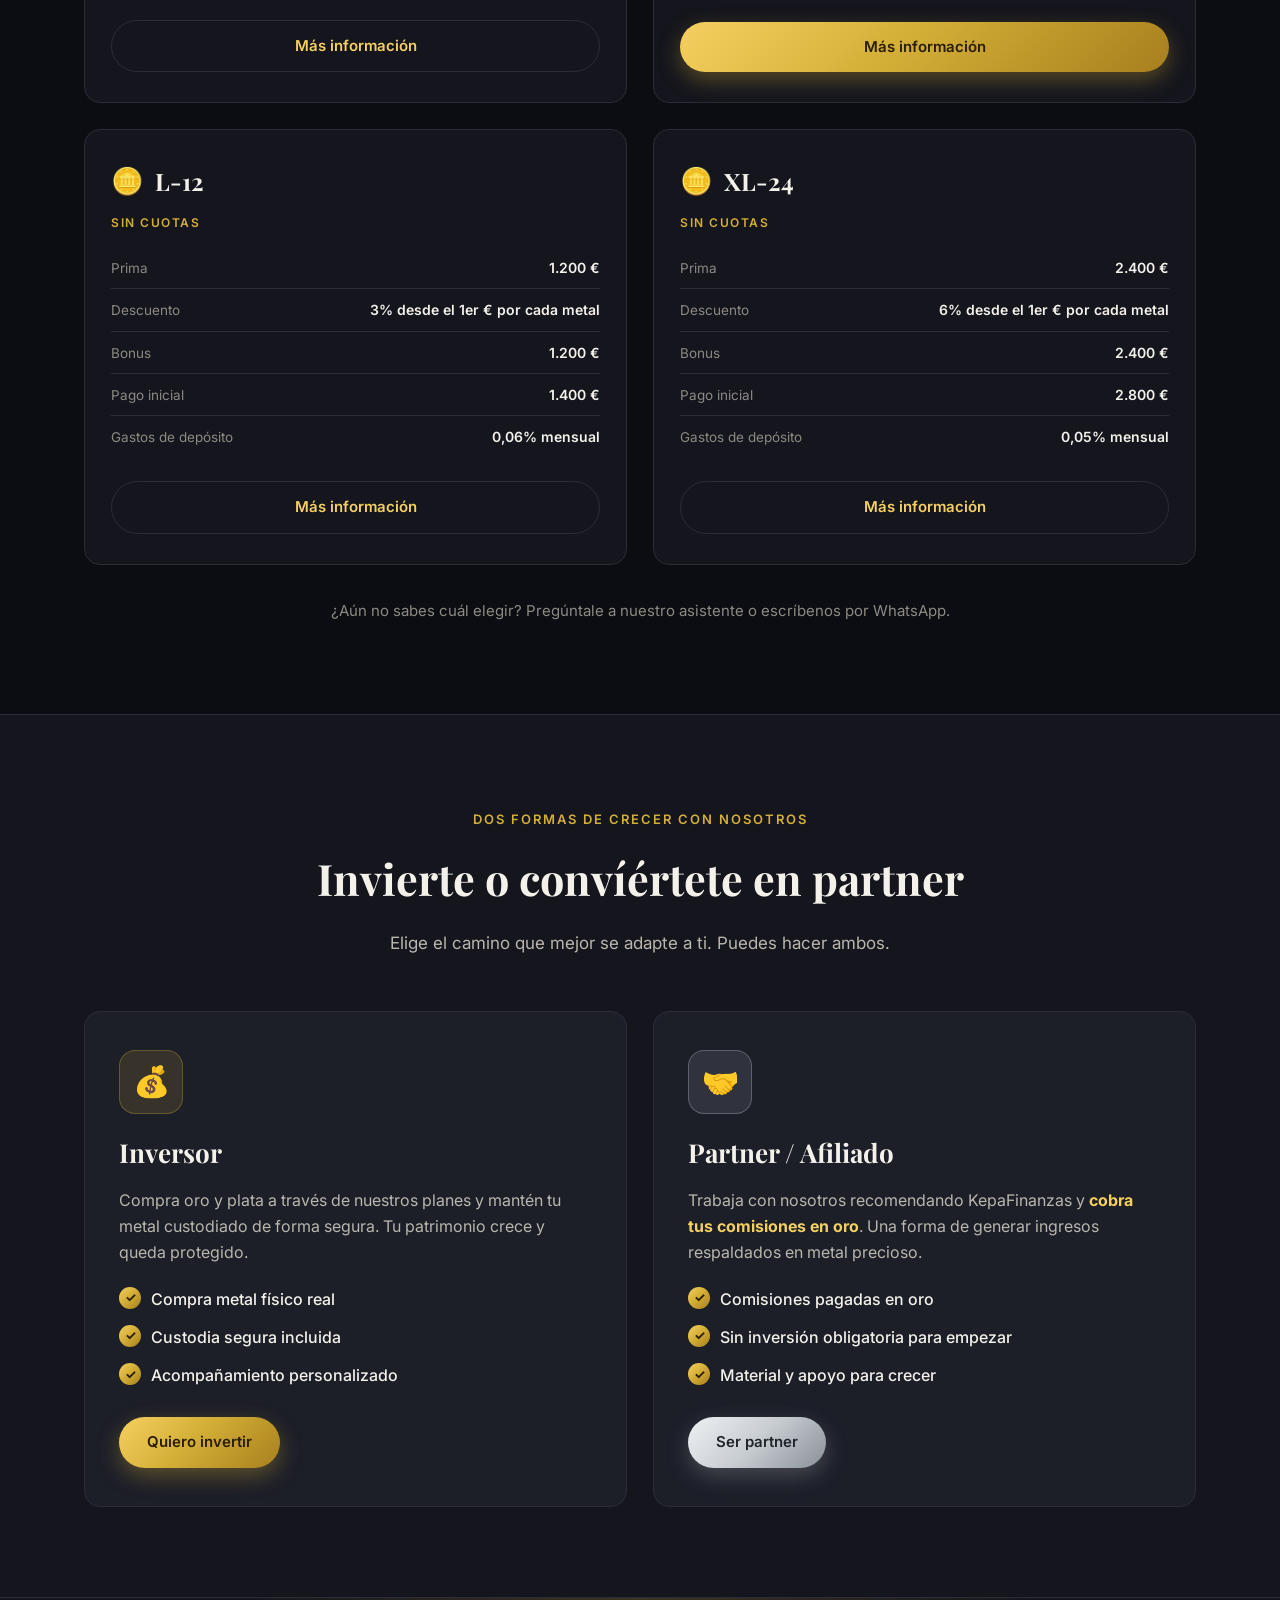
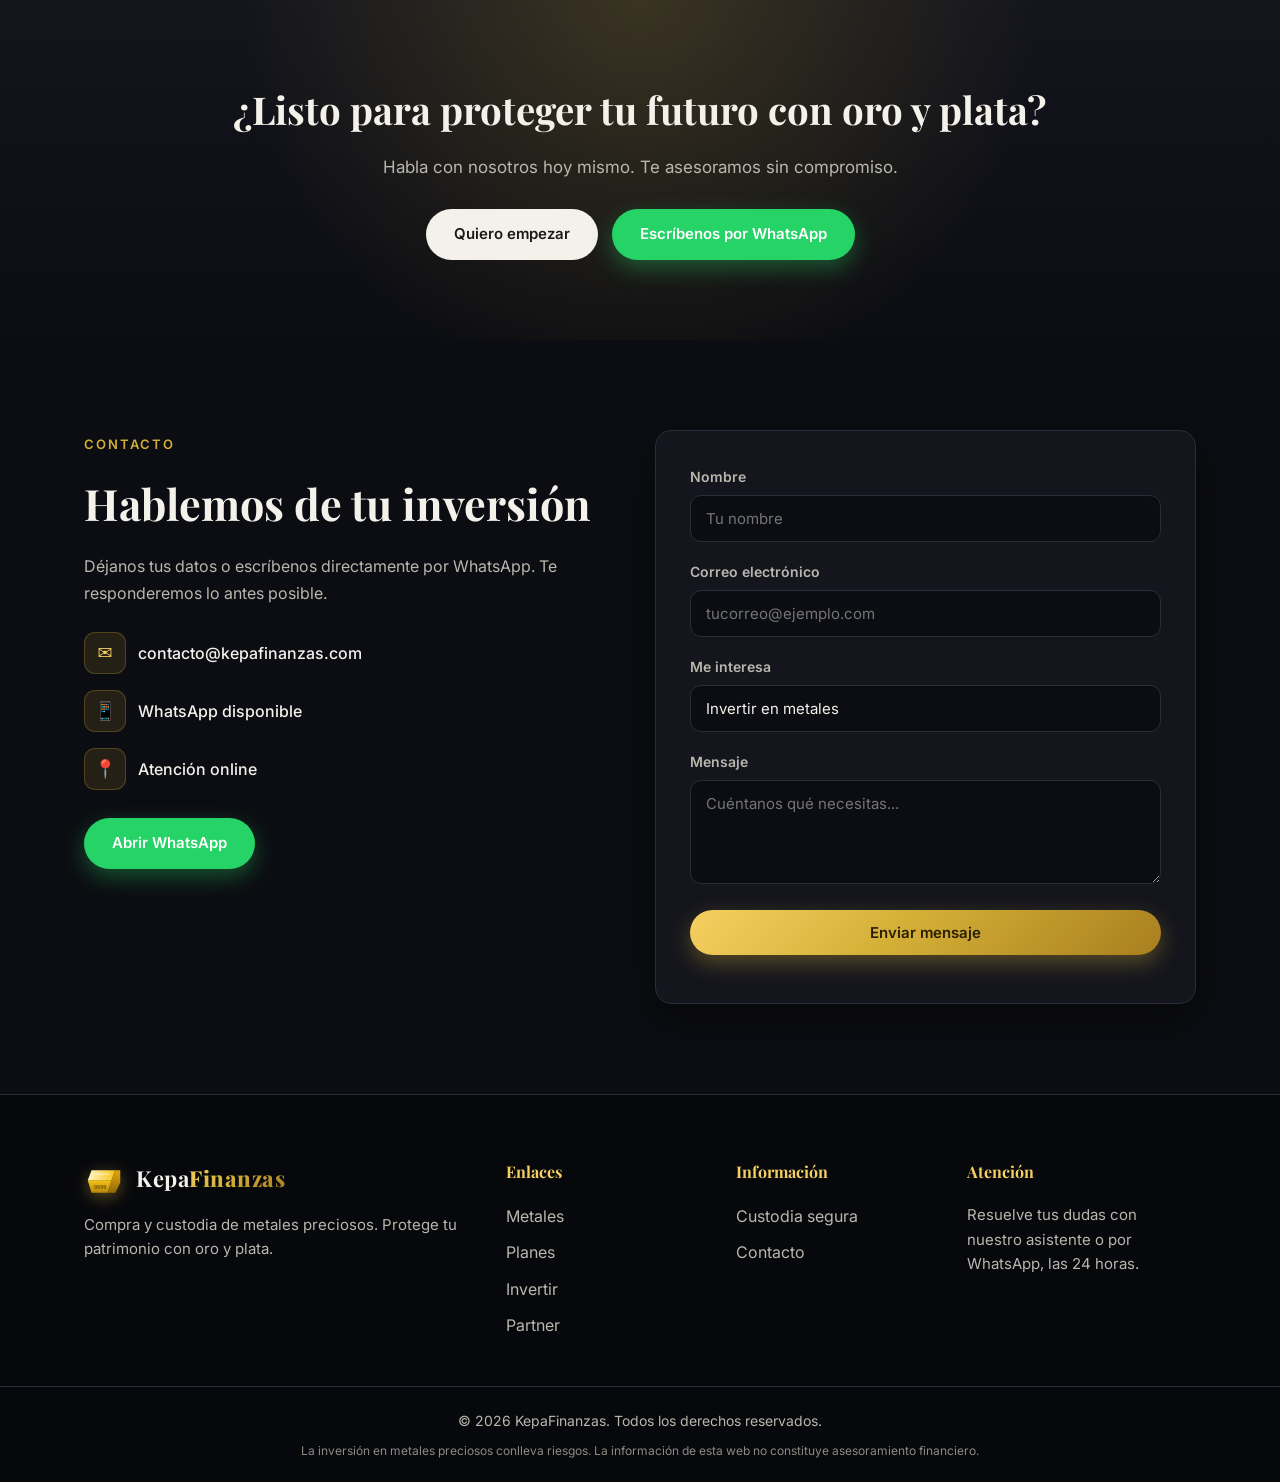
==== commit 1cd46d36: "Añadir tarifas reales: planes S-3, M-6, L-12 y XL-24" ====
--- a/index.html
+++ b/index.html
@@ -142,68 +142,59 @@
       <div class="section__head">
         <span class="section__eyebrow">Planes de compra</span>
         <h2 class="section__title">Elige tu plan de inversión</h2>
-        <p class="section__sub">6 planes pensados para que empieces a invertir en metales preciosos según tu objetivo.</p>
-      </div>
-
-      <div class="grid grid--3 plans">
+        <p class="section__sub">Tarifas claras y sin cuotas. Elige según tu objetivo de inversión en oro y plata.</p>
+      </div>
+
+      <div class="grid grid--2 plans">
         <article class="plan">
-          <div class="plan__head"><span class="plan__metal">&#129689;</span><h3>Plan 1</h3></div>
-          <p class="plan__desc">Detalles del plan próximamente.</p>
+          <div class="plan__head"><span class="plan__metal">&#129689;</span><h3>S-3</h3></div>
+          <p class="plan__tagline">Sin cuotas</p>
           <ul class="plan__list">
-            <li>Inversión inicial: por definir</li>
-            <li>Metal: oro / plata</li>
-            <li>Custodia incluida</li>
+            <li><span>Prima</span><strong>300 €</strong></li>
+            <li><span>Descuento</span><strong>Sin descuento</strong></li>
+            <li><span>Bonus</span><strong>Sin bonus</strong></li>
+            <li><span>Pago inicial</span><strong>350 €</strong></li>
+            <li><span>Gastos de depósito</span><strong>0,08% mensual</strong></li>
           </ul>
           <a href="#contacto" class="btn btn--outline btn--block">Más información</a>
         </article>
+
         <article class="plan plan--featured">
           <div class="plan__badge">Popular</div>
-          <div class="plan__head"><span class="plan__metal">&#129689;</span><h3>Plan 2</h3></div>
-          <p class="plan__desc">Detalles del plan próximamente.</p>
+          <div class="plan__head"><span class="plan__metal">&#129689;</span><h3>M-6</h3></div>
+          <p class="plan__tagline">Sin cuotas</p>
           <ul class="plan__list">
-            <li>Inversión inicial: por definir</li>
-            <li>Metal: oro / plata</li>
-            <li>Custodia incluida</li>
+            <li><span>Prima</span><strong>600 €</strong></li>
+            <li><span>Descuento</span><strong>1% desde el 1er € por cada metal</strong></li>
+            <li><span>Bonus</span><strong>600 €</strong></li>
+            <li><span>Pago inicial</span><strong>700 €</strong></li>
+            <li><span>Gastos de depósito</span><strong>0,07% mensual</strong></li>
           </ul>
           <a href="#contacto" class="btn btn--gold btn--block">Más información</a>
         </article>
+
         <article class="plan">
-          <div class="plan__head"><span class="plan__metal">&#129689;</span><h3>Plan 3</h3></div>
-          <p class="plan__desc">Detalles del plan próximamente.</p>
+          <div class="plan__head"><span class="plan__metal">&#129689;</span><h3>L-12</h3></div>
+          <p class="plan__tagline">Sin cuotas</p>
           <ul class="plan__list">
-            <li>Inversión inicial: por definir</li>
-            <li>Metal: oro / plata</li>
-            <li>Custodia incluida</li>
+            <li><span>Prima</span><strong>1.200 €</strong></li>
+            <li><span>Descuento</span><strong>3% desde el 1er € por cada metal</strong></li>
+            <li><span>Bonus</span><strong>1.200 €</strong></li>
+            <li><span>Pago inicial</span><strong>1.400 €</strong></li>
+            <li><span>Gastos de depósito</span><strong>0,06% mensual</strong></li>
           </ul>
           <a href="#contacto" class="btn btn--outline btn--block">Más información</a>
         </article>
+
         <article class="plan">
-          <div class="plan__head"><span class="plan__metal">&#129689;</span><h3>Plan 4</h3></div>
-          <p class="plan__desc">Detalles del plan próximamente.</p>
+          <div class="plan__head"><span class="plan__metal">&#129689;</span><h3>XL-24</h3></div>
+          <p class="plan__tagline">Sin cuotas</p>
           <ul class="plan__list">
-            <li>Inversión inicial: por definir</li>
-            <li>Metal: oro / plata</li>
-            <li>Custodia incluida</li>
-          </ul>
-          <a href="#contacto" class="btn btn--outline btn--block">Más información</a>
-        </article>
-        <article class="plan">
-          <div class="plan__head"><span class="plan__metal">&#129689;</span><h3>Plan 5</h3></div>
-          <p class="plan__desc">Detalles del plan próximamente.</p>
-          <ul class="plan__list">
-            <li>Inversión inicial: por definir</li>
-            <li>Metal: oro / plata</li>
-            <li>Custodia incluida</li>
-          </ul>
-          <a href="#contacto" class="btn btn--outline btn--block">Más información</a>
-        </article>
-        <article class="plan">
-          <div class="plan__head"><span class="plan__metal">&#129689;</span><h3>Plan 6</h3></div>
-          <p class="plan__desc">Detalles del plan próximamente.</p>
-          <ul class="plan__list">
-            <li>Inversión inicial: por definir</li>
-            <li>Metal: oro / plata</li>
-            <li>Custodia incluida</li>
+            <li><span>Prima</span><strong>2.400 €</strong></li>
+            <li><span>Descuento</span><strong>6% desde el 1er € por cada metal</strong></li>
+            <li><span>Bonus</span><strong>2.400 €</strong></li>
+            <li><span>Pago inicial</span><strong>2.800 €</strong></li>
+            <li><span>Gastos de depósito</span><strong>0,05% mensual</strong></li>
           </ul>
           <a href="#contacto" class="btn btn--outline btn--block">Más información</a>
         </article>
--- a/styles.css
+++ b/styles.css
@@ -178,9 +178,16 @@
 .plan__metal { font-size: 26px; }
 .plan__head h3 { font-size: 24px; }
 .plan__desc { color: var(--muted); font-size: 14px; }
-.plan__list { display: grid; gap: 10px; margin-bottom: 6px; }
-.plan__list li { position: relative; padding-left: 22px; color: var(--text-soft); font-size: 15px; }
-.plan__list li::before { content: '\2022'; position: absolute; left: 6px; color: var(--gold); font-weight: 700; }
+.plan__tagline { color: var(--gold); font-weight: 600; font-size: 12px; text-transform: uppercase; letter-spacing: 1.5px; margin-top: -4px; }
+.plan__list { display: grid; gap: 0; margin-bottom: 10px; }
+.plan__list li {
+  display: flex; justify-content: space-between; align-items: baseline; gap: 12px;
+  padding: 9px 0; border-bottom: 1px solid var(--border);
+  color: var(--muted); font-size: 13.5px;
+}
+.plan__list li:last-child { border-bottom: none; }
+.plan__list li span { flex-shrink: 0; }
+.plan__list li strong { color: var(--text); font-weight: 600; font-size: 14px; text-align: right; }
 .plan a { margin-top: auto; }
 .plans__note { text-align: center; color: var(--muted); margin-top: 34px; font-size: 15px; }
 
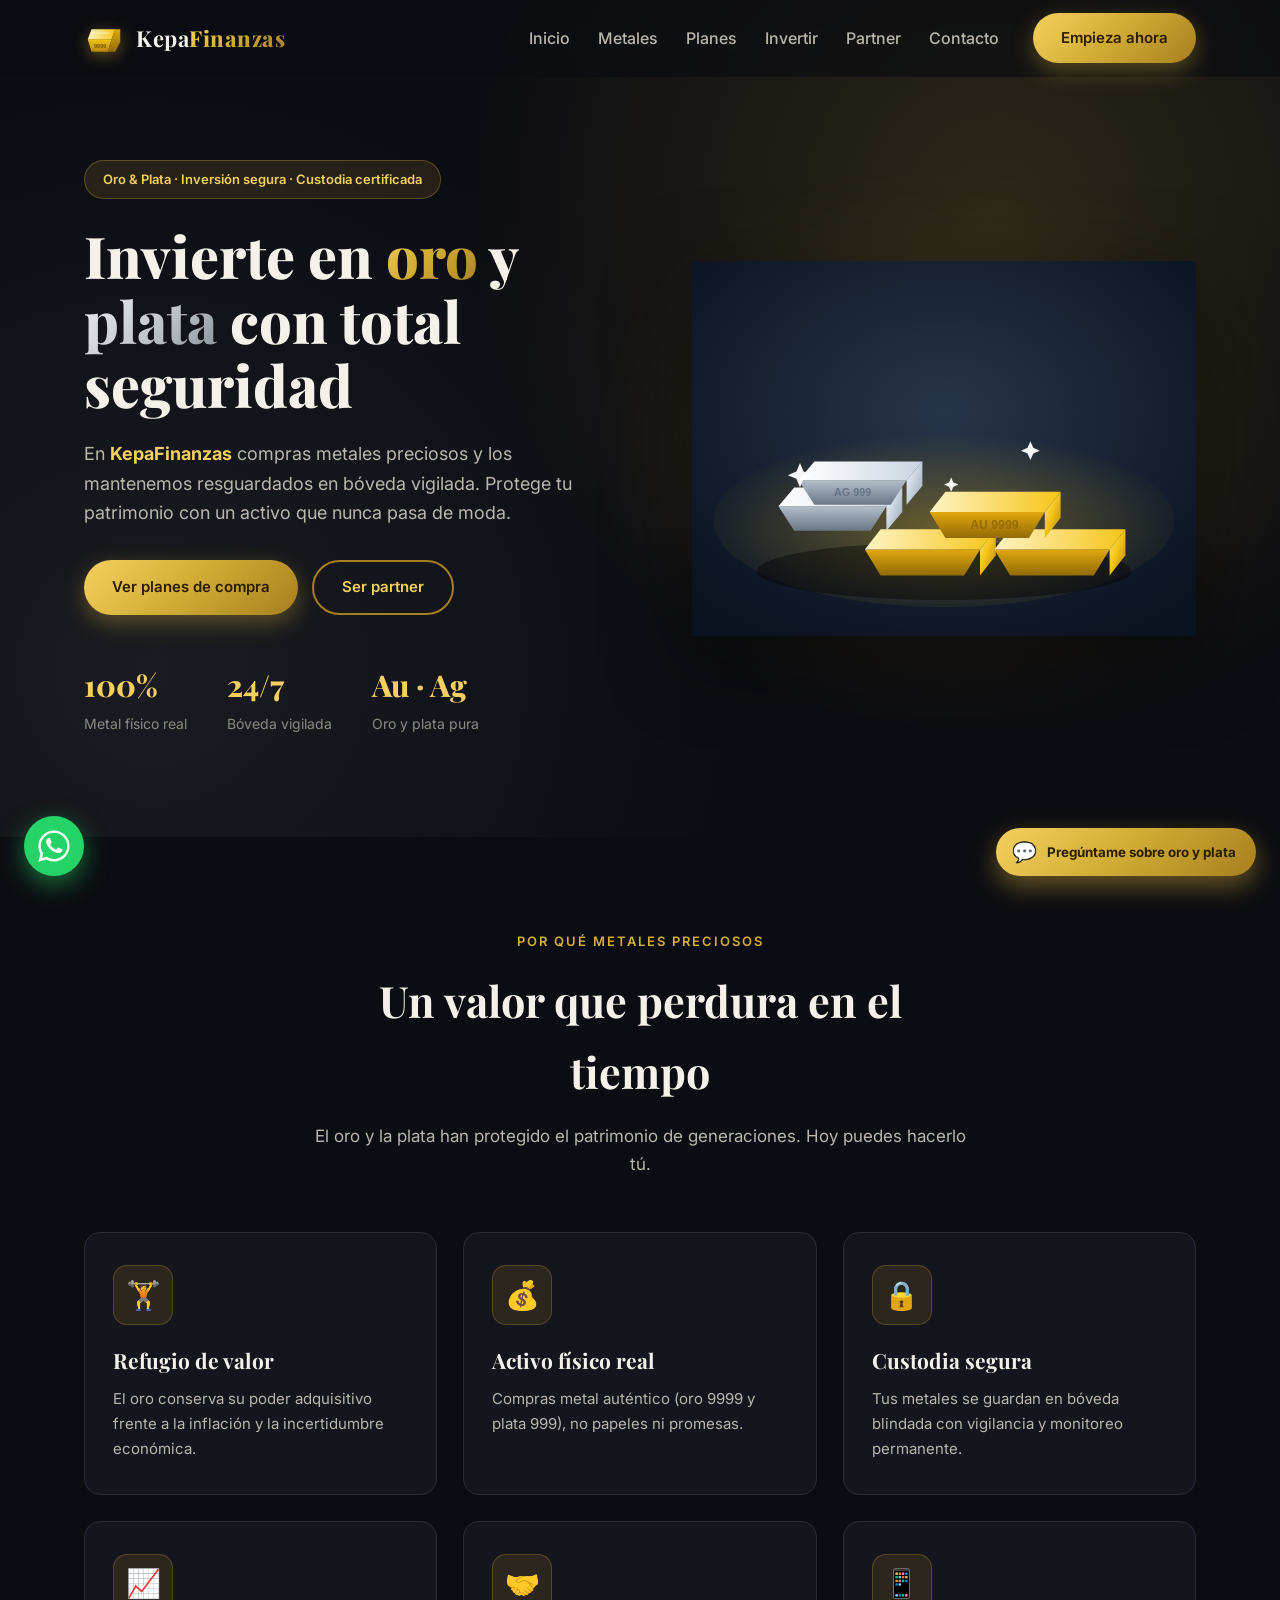
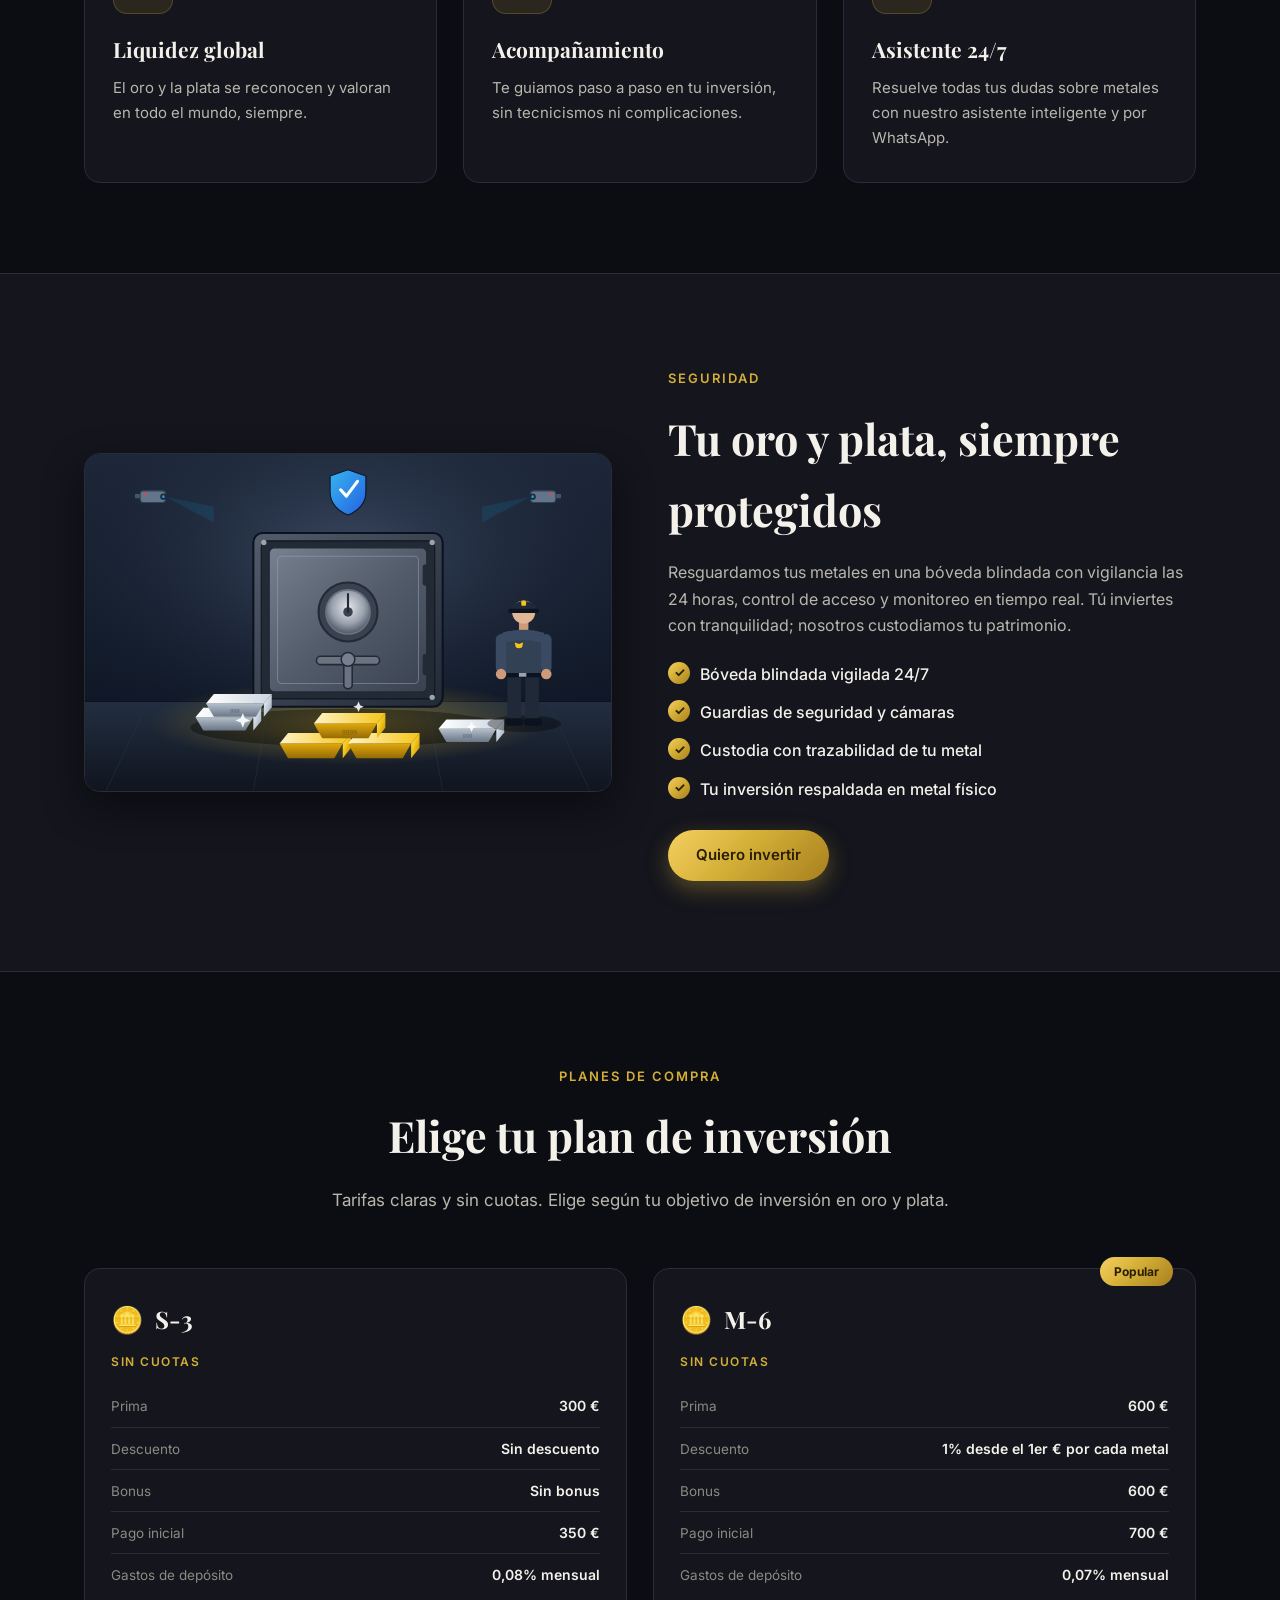
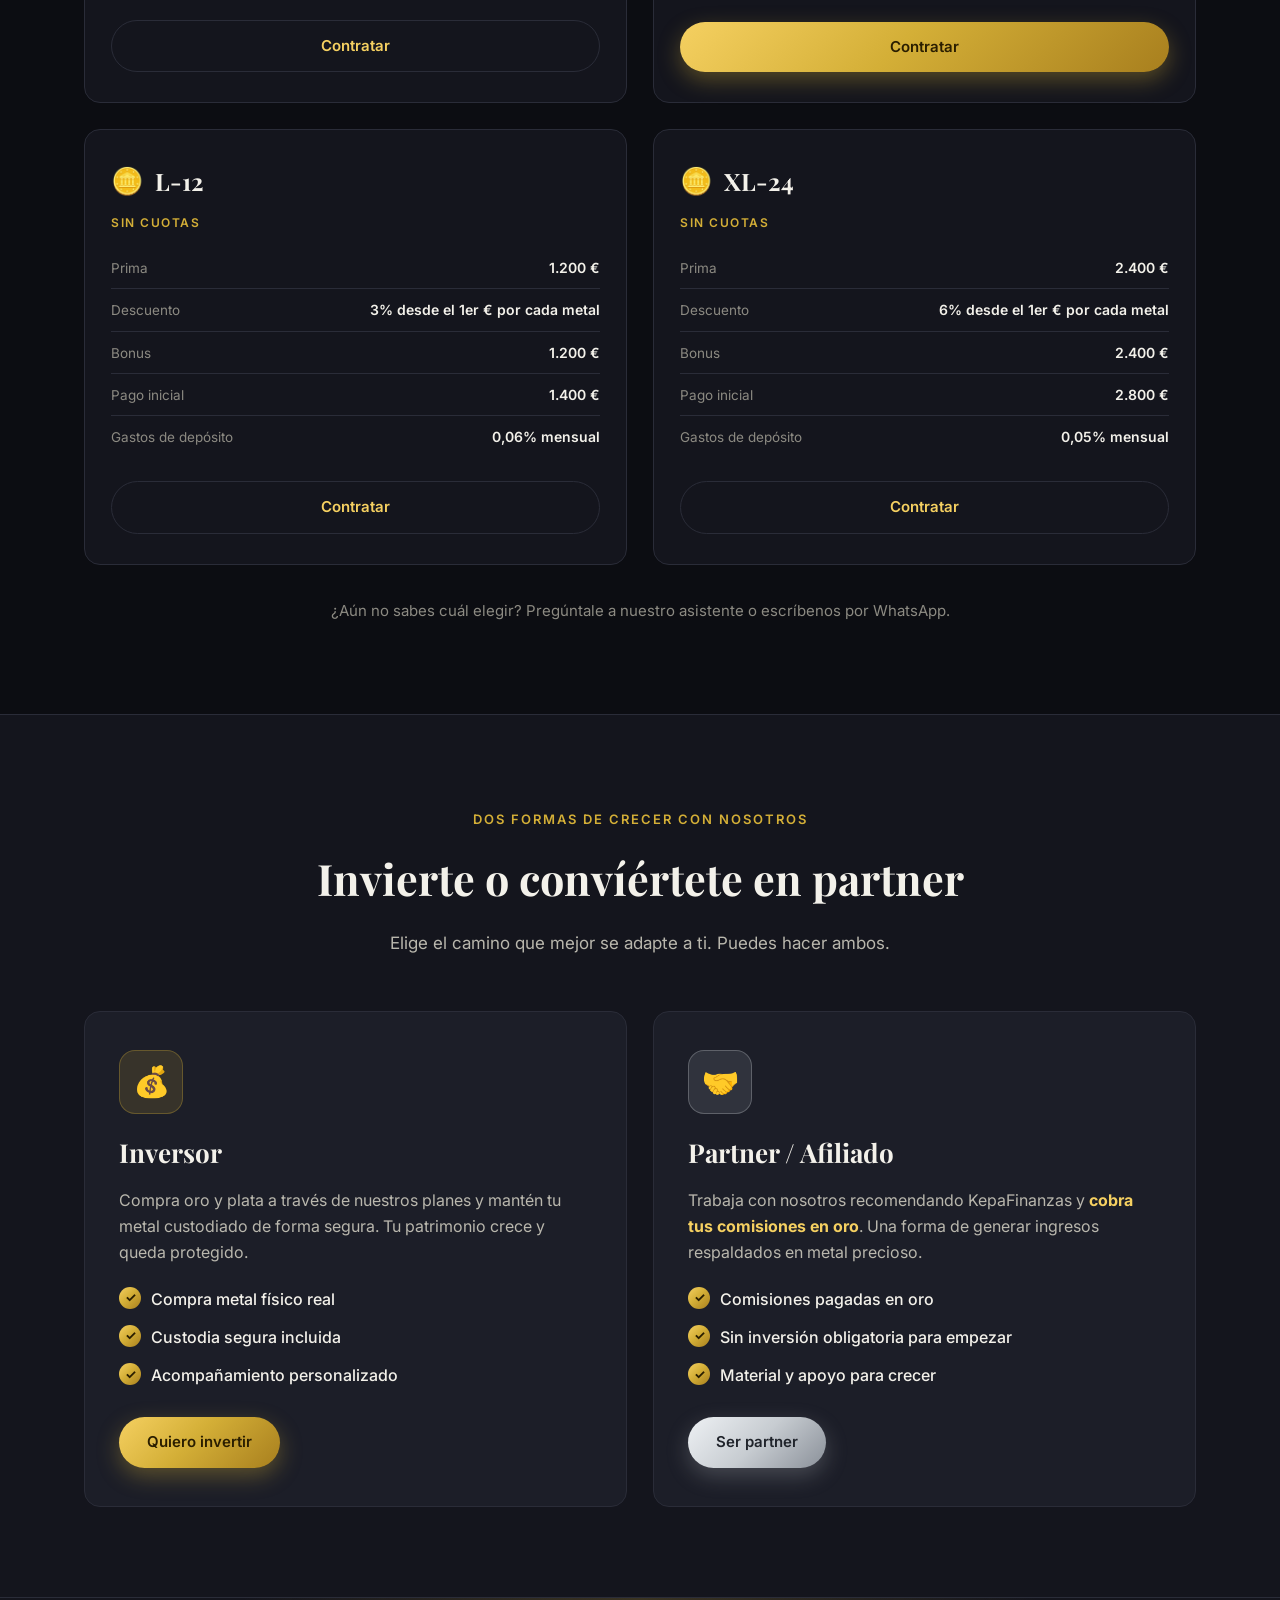
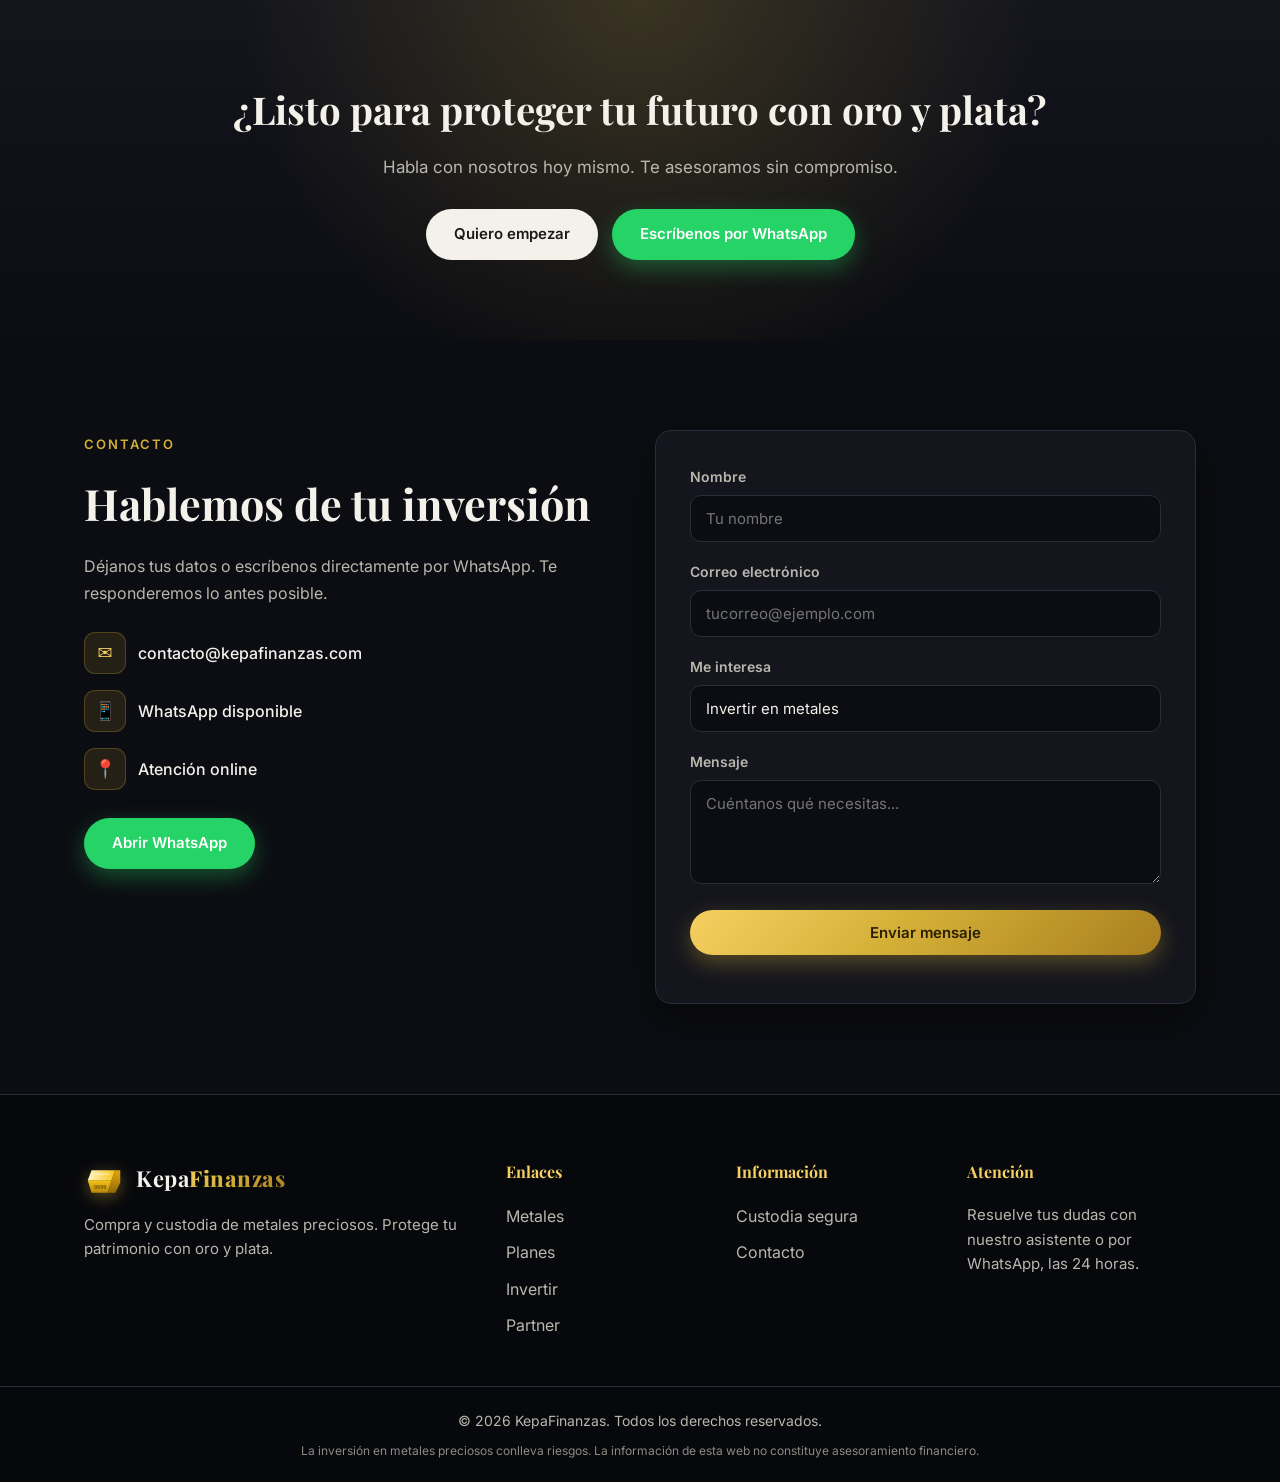
==== commit d6ed15d7: "Botones Contratar de cada plan abren WhatsApp con el plan elegido" ====
--- a/index.html
+++ b/index.html
@@ -156,7 +156,7 @@
             <li><span>Pago inicial</span><strong>350 €</strong></li>
             <li><span>Gastos de depósito</span><strong>0,08% mensual</strong></li>
           </ul>
-          <a href="#contacto" class="btn btn--outline btn--block">Más información</a>
+          <a href="#" class="btn btn--outline btn--block plan-buy" data-plan="S-3">Contratar</a>
         </article>
 
         <article class="plan plan--featured">
@@ -170,7 +170,7 @@
             <li><span>Pago inicial</span><strong>700 €</strong></li>
             <li><span>Gastos de depósito</span><strong>0,07% mensual</strong></li>
           </ul>
-          <a href="#contacto" class="btn btn--gold btn--block">Más información</a>
+          <a href="#" class="btn btn--gold btn--block plan-buy" data-plan="M-6">Contratar</a>
         </article>
 
         <article class="plan">
@@ -183,7 +183,7 @@
             <li><span>Pago inicial</span><strong>1.400 €</strong></li>
             <li><span>Gastos de depósito</span><strong>0,06% mensual</strong></li>
           </ul>
-          <a href="#contacto" class="btn btn--outline btn--block">Más información</a>
+          <a href="#" class="btn btn--outline btn--block plan-buy" data-plan="L-12">Contratar</a>
         </article>
 
         <article class="plan">
@@ -196,7 +196,7 @@
             <li><span>Pago inicial</span><strong>2.800 €</strong></li>
             <li><span>Gastos de depósito</span><strong>0,05% mensual</strong></li>
           </ul>
-          <a href="#contacto" class="btn btn--outline btn--block">Más información</a>
+          <a href="#" class="btn btn--outline btn--block plan-buy" data-plan="XL-24">Contratar</a>
         </article>
       </div>
       <p class="plans__note">¿Aún no sabes cuál elegir? Pregúntale a nuestro asistente o escríbenos por WhatsApp.</p>
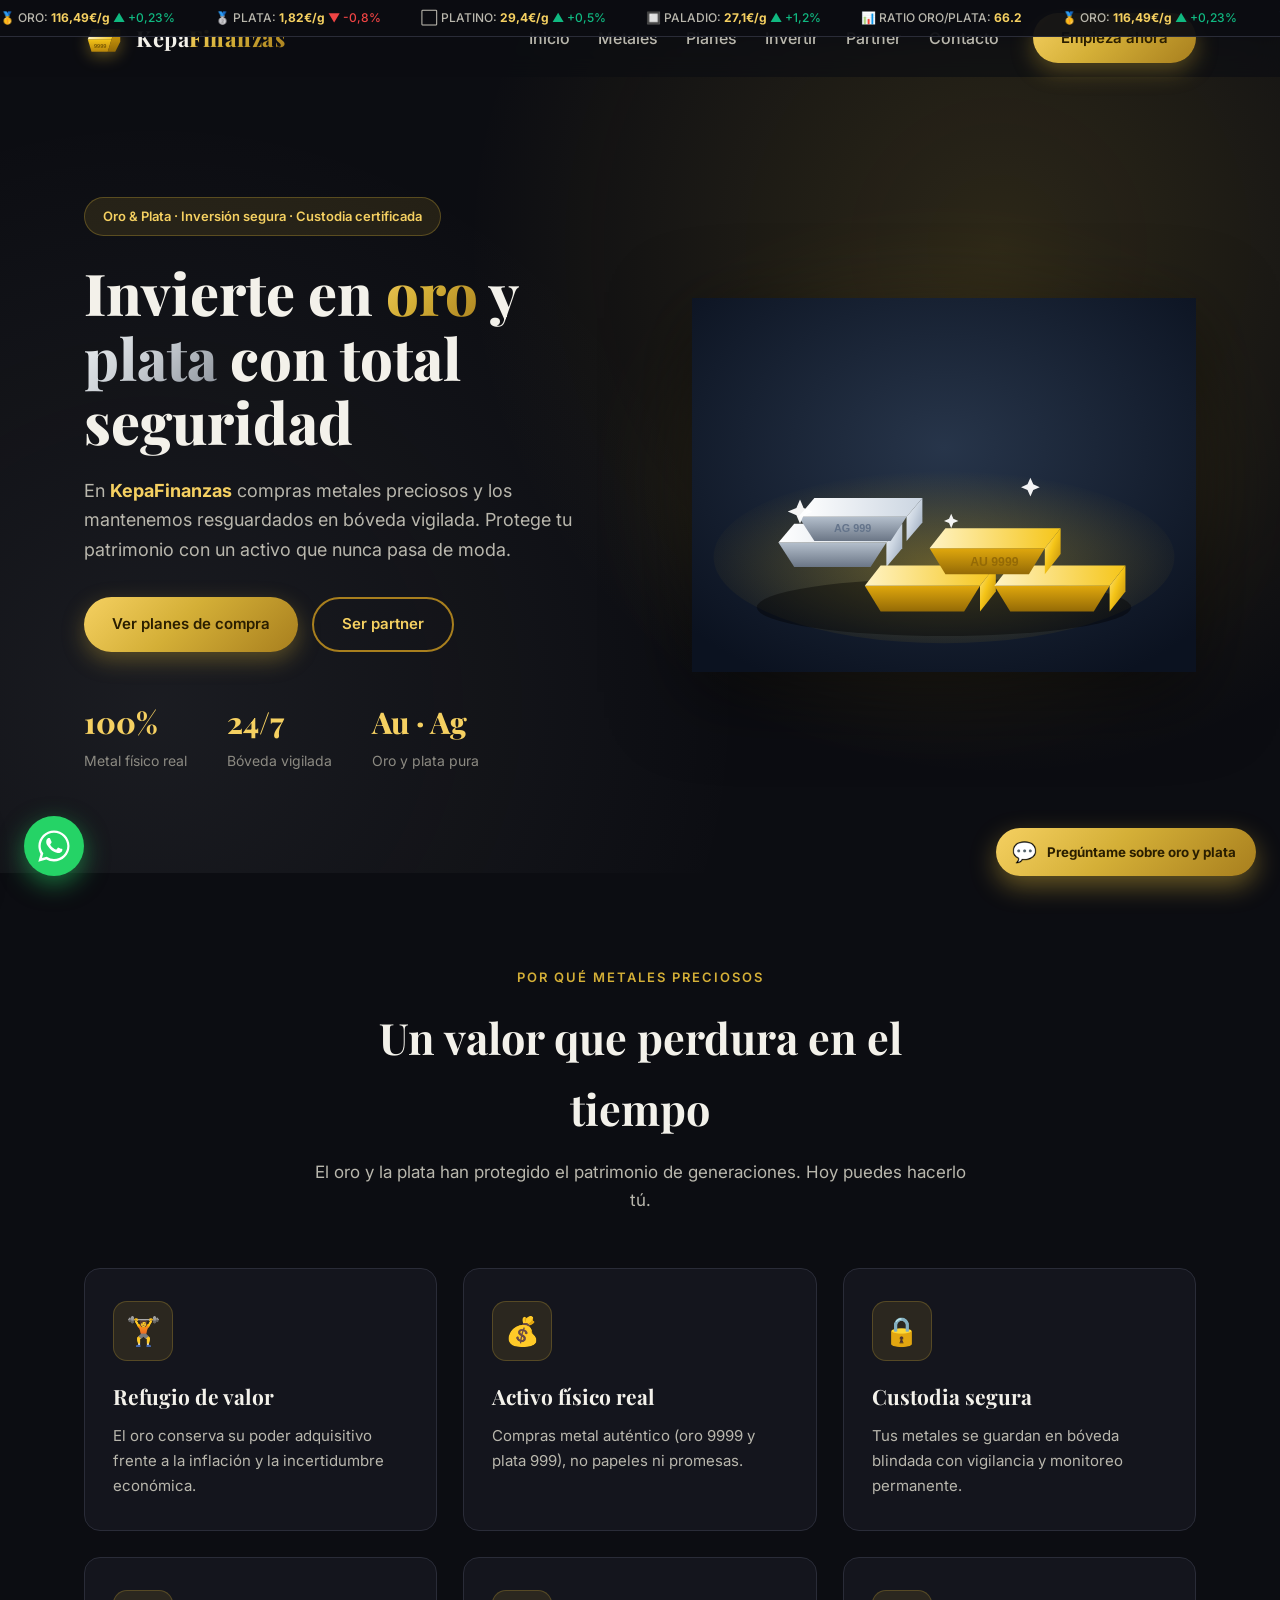
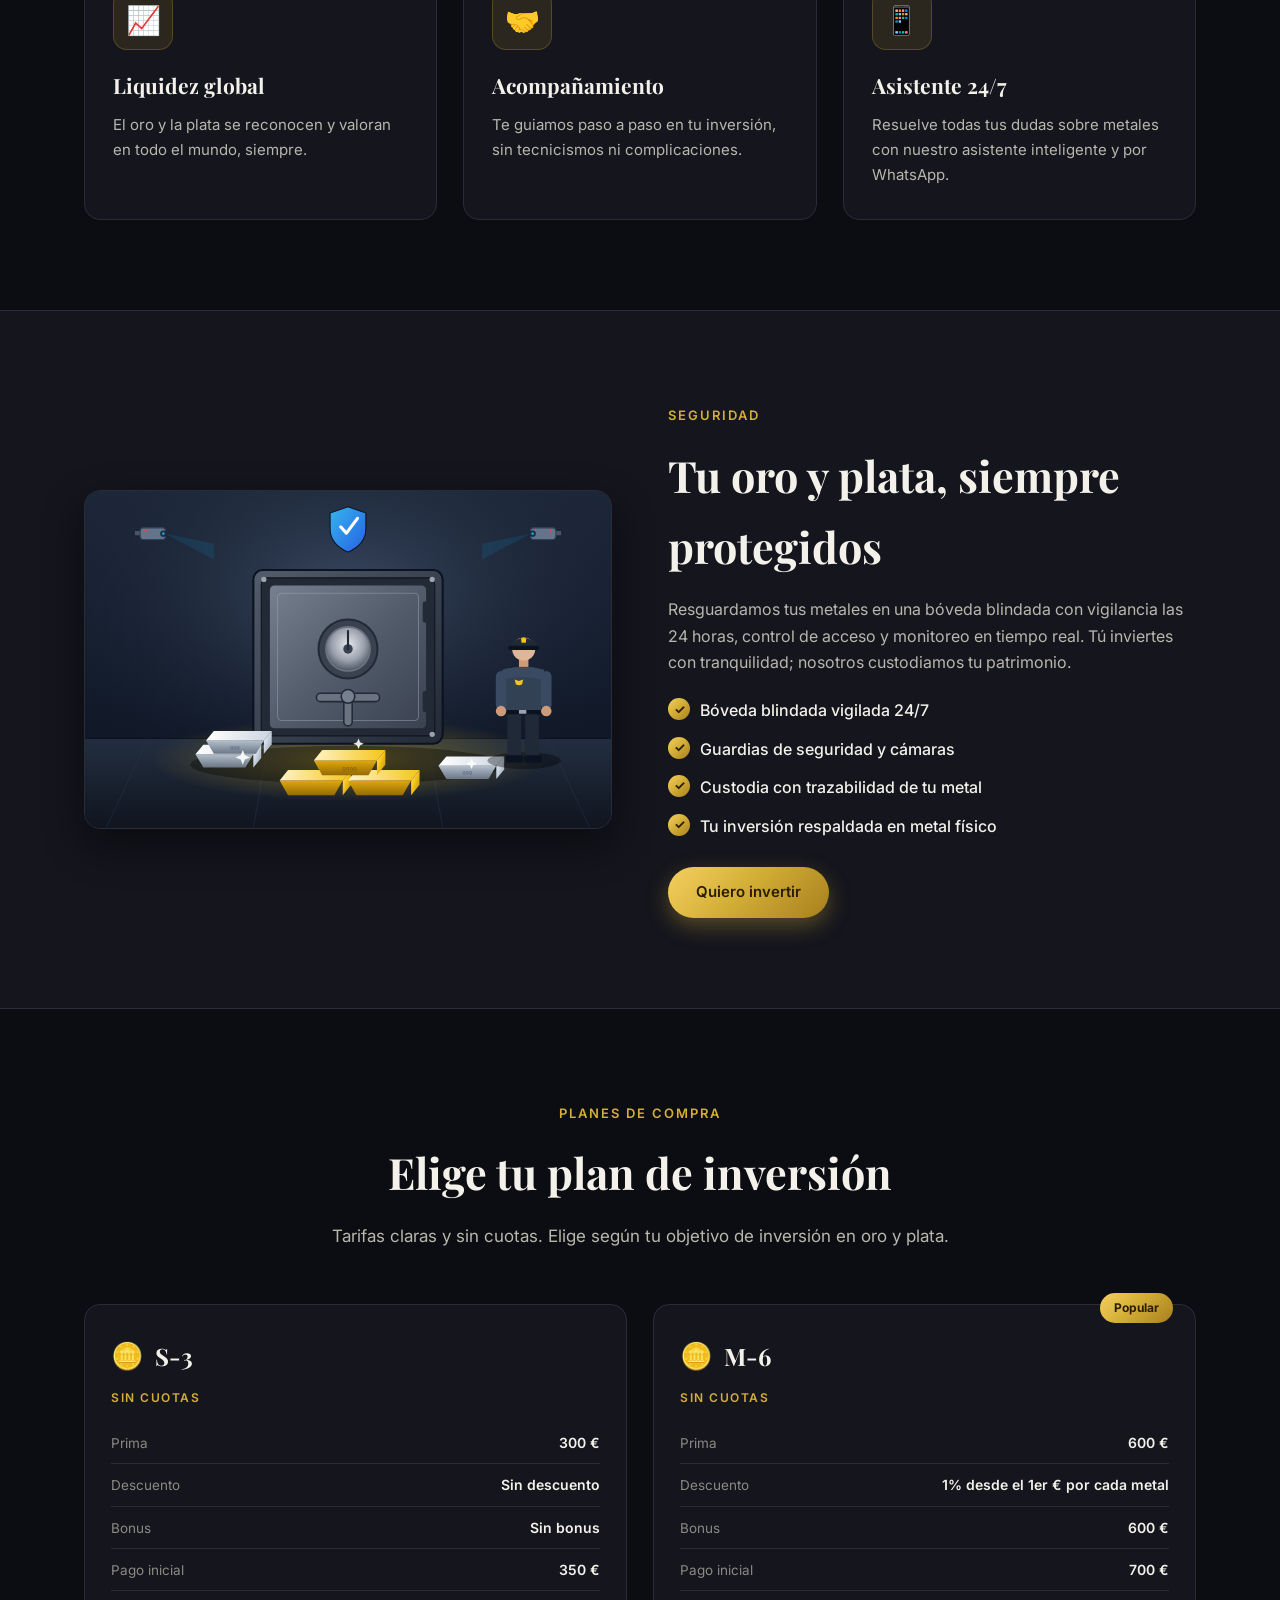
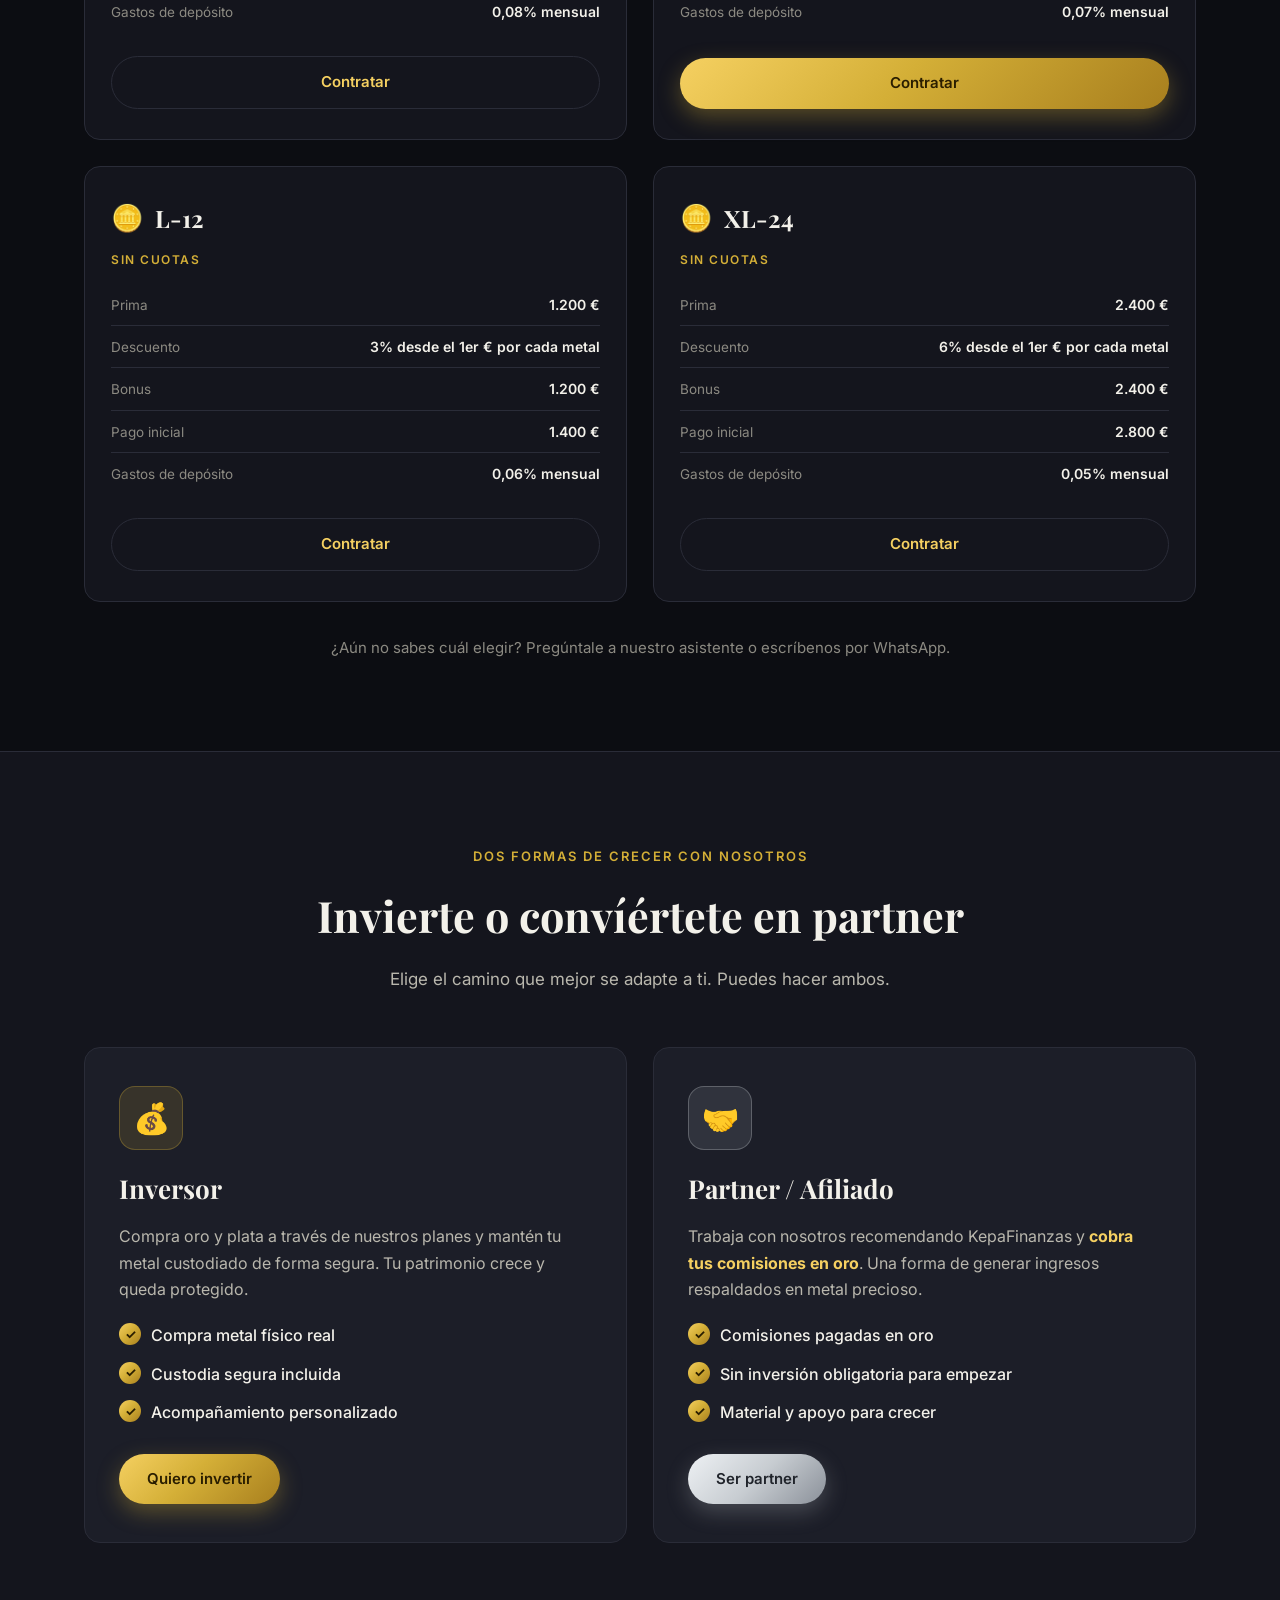
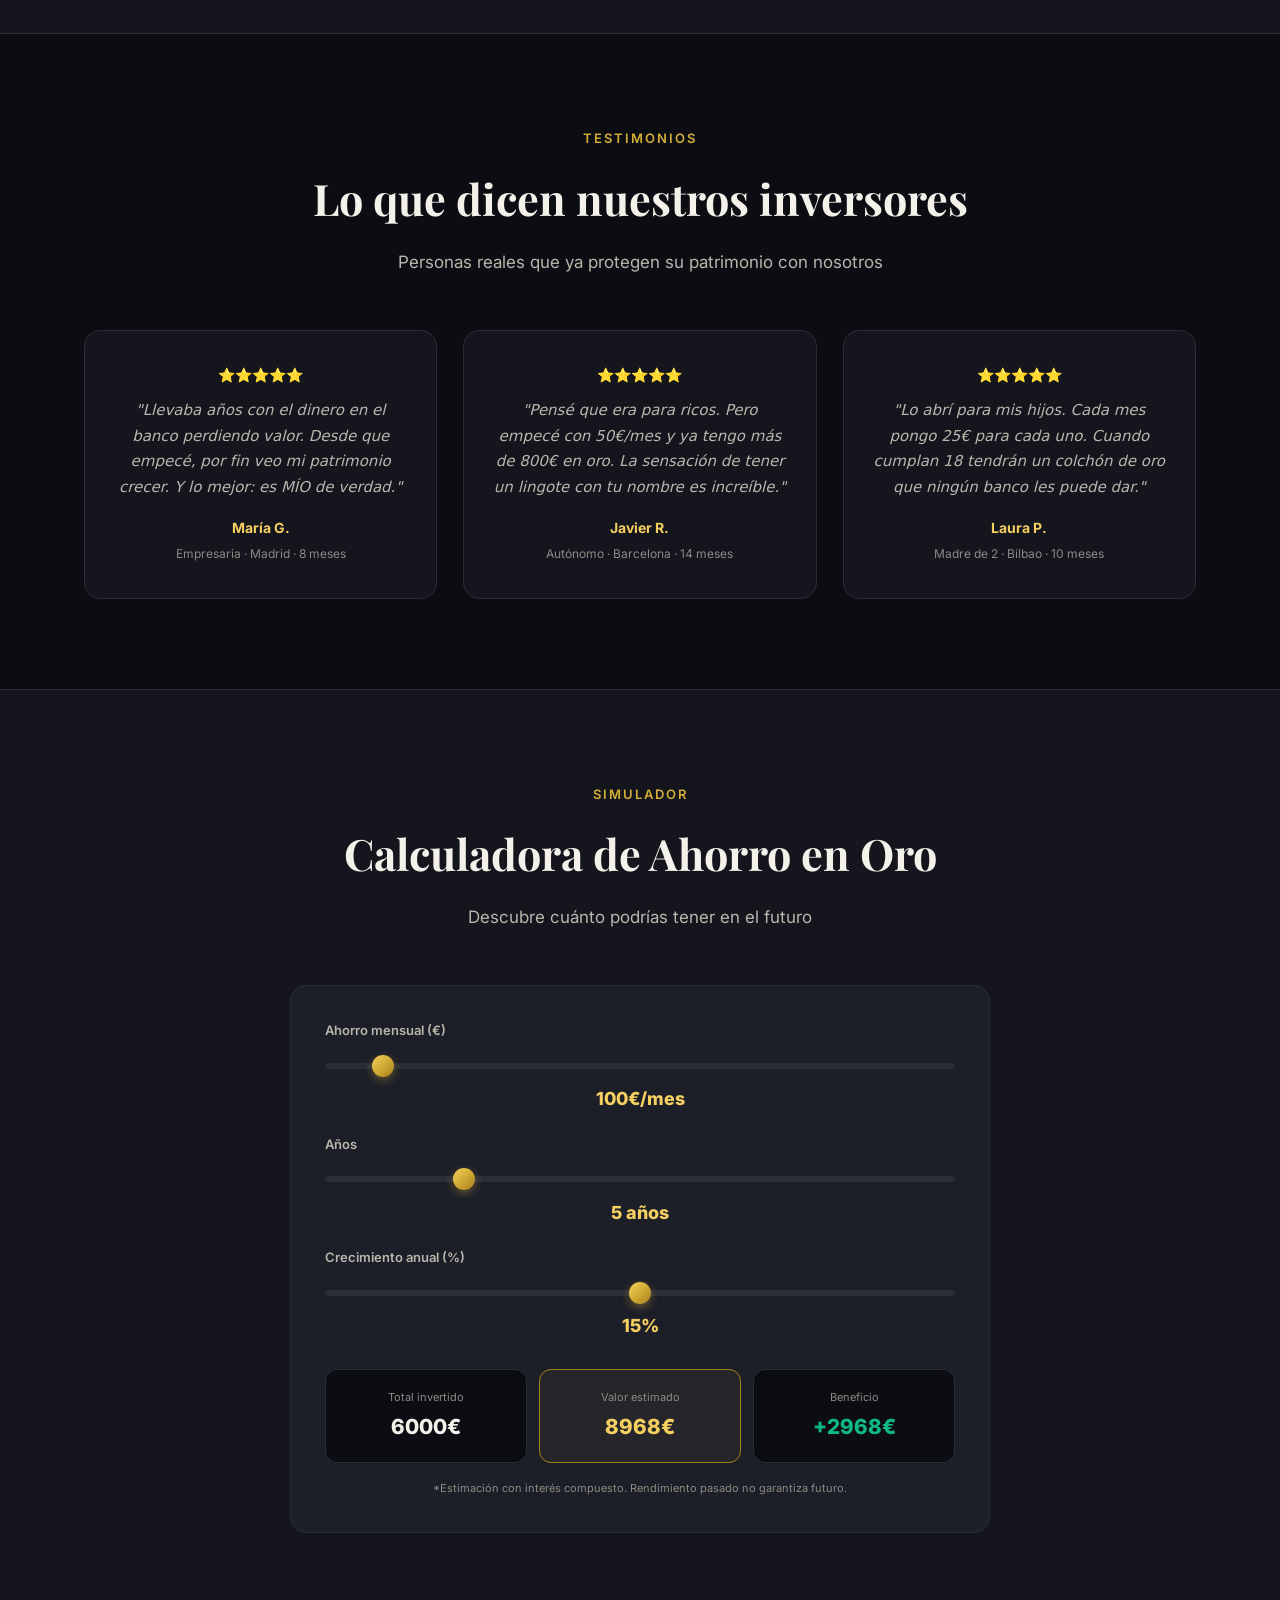
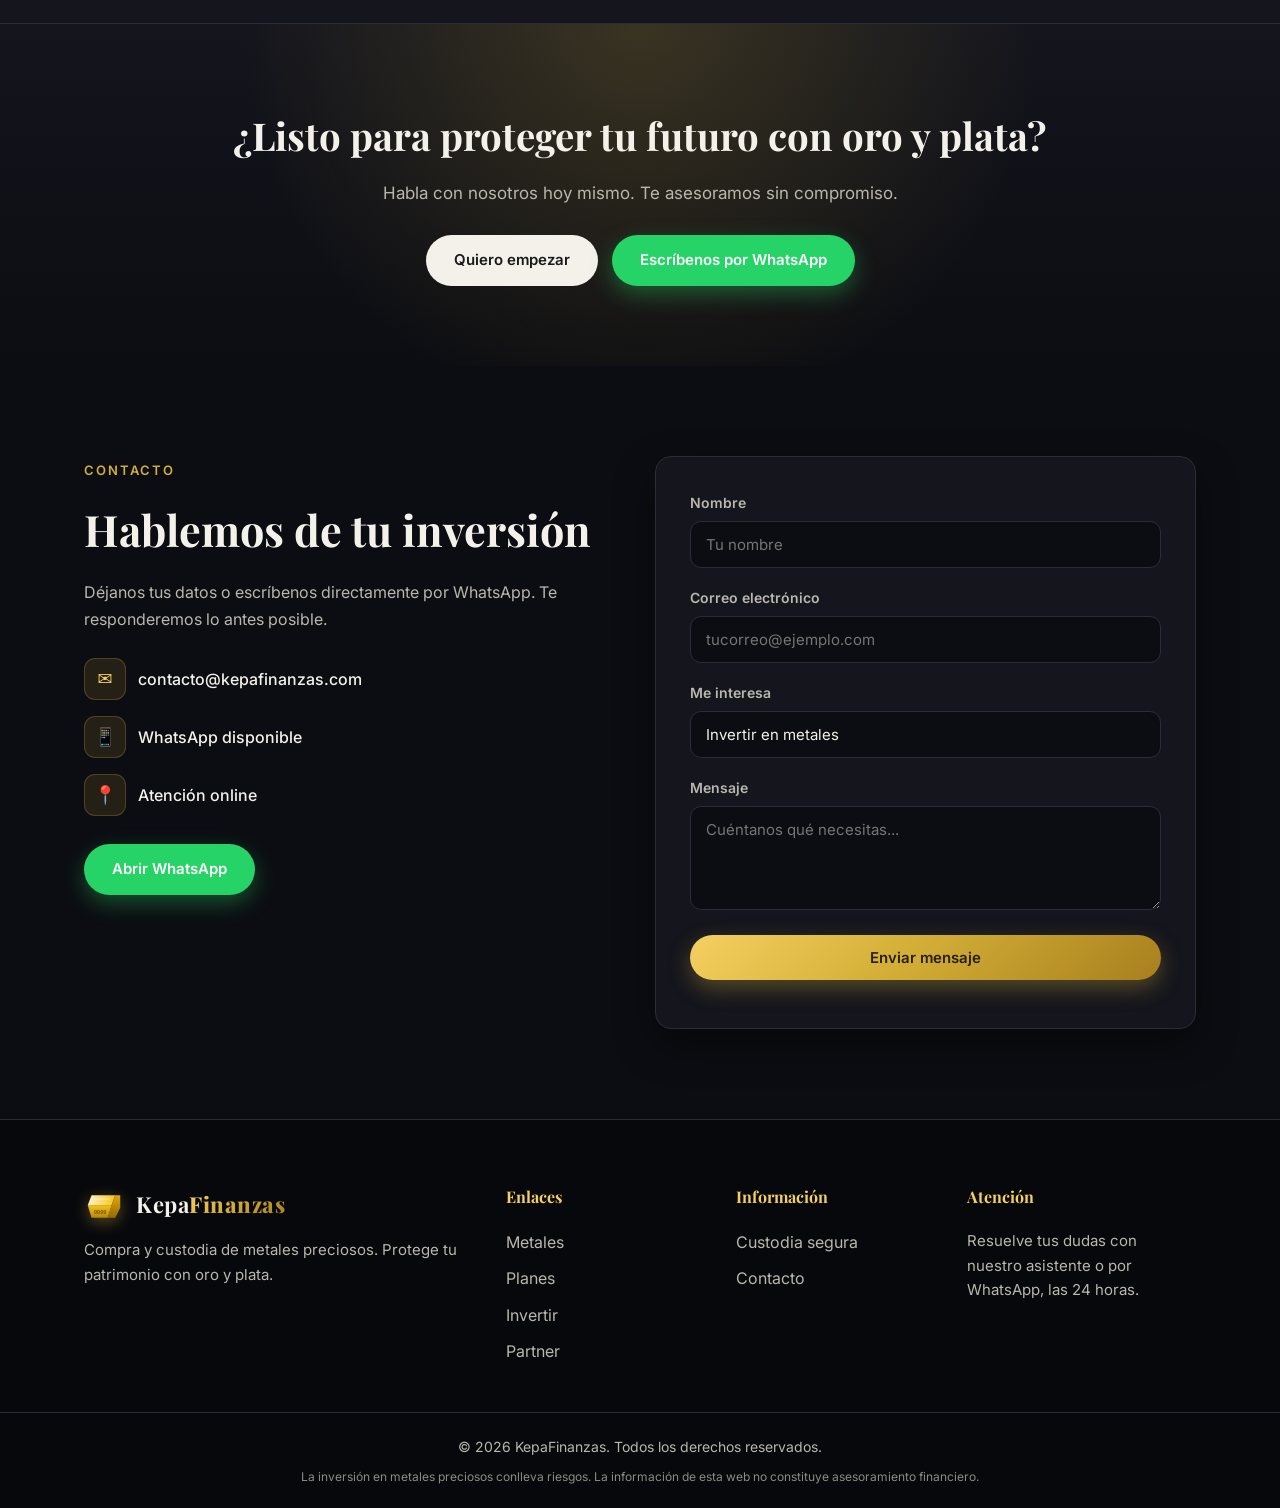
==== commit 50c749e6: "🚀 v2.0: Ticker precios, testimonios, calculadora interactiva, social proof, estilos nuevos Co-author" ====
--- a/index.html
+++ b/index.html
@@ -5,12 +5,39 @@
   <meta name="viewport" content="width=device-width, initial-scale=1.0" />
   <meta name="description" content="KepaFinanzas - Compra y custodia de metales preciosos: oro y plata. Invierte de forma segura o conviértete en partner y cobra comisiones en oro." />
   <title>KepaFinanzas | Inversión y custodia de oro y plata</title>
+
+  <!-- Icono de la pestaña -->
+  <link rel="icon" type="image/svg+xml" href="img/lingote-oro-icono.svg" />
+
+  <!-- Vista previa al compartir el enlace (WhatsApp, redes, etc.) -->
+  <meta property="og:type" content="website" />
+  <meta property="og:title" content="KepaFinanzas | Inversión y custodia de oro y plata" />
+  <meta property="og:description" content="Compra oro y plata físicos y mantenlos en bóveda vigilada. Invierte de forma segura o sé partner y cobra comisiones en oro." />
+  <meta property="og:image" content="https://kepabilbao67-bot.github.io/kepa-finanzas/img/banner-boveda-seguridad.svg" />
+  <meta property="og:url" content="https://kepabilbao67-bot.github.io/kepa-finanzas/" />
+  <meta name="twitter:card" content="summary_large_image" />
+  <meta name="twitter:title" content="KepaFinanzas | Inversión y custodia de oro y plata" />
+  <meta name="twitter:description" content="Compra oro y plata físicos y mantenlos en bóveda vigilada. Invierte de forma segura o sé partner y cobra comisiones en oro." />
   <link rel="preconnect" href="https://fonts.googleapis.com" />
   <link rel="preconnect" href="https://fonts.gstatic.com" crossorigin />
   <link href="https://fonts.googleapis.com/css2?family=Playfair+Display:wght@600;700;800&family=Inter:wght@400;500;600;700&display=swap" rel="stylesheet" />
   <link rel="stylesheet" href="styles.css" />
 </head>
 <body>
+  <!-- Ticker de precios (nuevo) -->
+  <div class="ticker">
+    <div class="ticker__content">
+      <span class="ticker__item">🥇 ORO: <span class="ticker__price">116,49€/g</span> <span class="ticker__up">▲ +0,23%</span></span>
+      <span class="ticker__item">🥈 PLATA: <span class="ticker__price">1,82€/g</span> <span class="ticker__down">▼ -0,8%</span></span>
+      <span class="ticker__item">⬜ PLATINO: <span class="ticker__price">29,4€/g</span> <span class="ticker__up">▲ +0,5%</span></span>
+      <span class="ticker__item">🔲 PALADIO: <span class="ticker__price">27,1€/g</span> <span class="ticker__up">▲ +1,2%</span></span>
+      <span class="ticker__item">📊 RATIO ORO/PLATA: <span class="ticker__price">66.2</span></span>
+      <span class="ticker__item">🥇 ORO: <span class="ticker__price">116,49€/g</span> <span class="ticker__up">▲ +0,23%</span></span>
+      <span class="ticker__item">🥈 PLATA: <span class="ticker__price">1,82€/g</span> <span class="ticker__down">▼ -0,8%</span></span>
+      <span class="ticker__item">⬜ PLATINO: <span class="ticker__price">29,4€/g</span> <span class="ticker__up">▲ +0,5%</span></span>
+    </div>
+  </div>
+
   <!-- Header -->
   <header class="header" id="header">
     <div class="container header__inner">
@@ -239,6 +266,58 @@
     </div>
   </section>
 
+  <!-- Testimonios -->
+  <section class="section" id="testimonios">
+    <div class="container">
+      <div class="section__head">
+        <span class="section__eyebrow">Testimonios</span>
+        <h2 class="section__title">Lo que dicen nuestros inversores</h2>
+        <p class="section__sub">Personas reales que ya protegen su patrimonio con nosotros</p>
+      </div>
+      <div class="grid grid--3">
+        <article class="card testimonial">
+          <div class="testimonial__stars">⭐⭐⭐⭐⭐</div>
+          <p class="testimonial__text">"Llevaba años con el dinero en el banco perdiendo valor. Desde que empecé, por fin veo mi patrimonio crecer. Y lo mejor: es MÍO de verdad."</p>
+          <div class="testimonial__author"><strong>María G.</strong><span>Empresaria · Madrid · 8 meses</span></div>
+        </article>
+        <article class="card testimonial">
+          <div class="testimonial__stars">⭐⭐⭐⭐⭐</div>
+          <p class="testimonial__text">"Pensé que era para ricos. Pero empecé con 50€/mes y ya tengo más de 800€ en oro. La sensación de tener un lingote con tu nombre es increíble."</p>
+          <div class="testimonial__author"><strong>Javier R.</strong><span>Autónomo · Barcelona · 14 meses</span></div>
+        </article>
+        <article class="card testimonial">
+          <div class="testimonial__stars">⭐⭐⭐⭐⭐</div>
+          <p class="testimonial__text">"Lo abrí para mis hijos. Cada mes pongo 25€ para cada uno. Cuando cumplan 18 tendrán un colchón de oro que ningún banco les puede dar."</p>
+          <div class="testimonial__author"><strong>Laura P.</strong><span>Madre de 2 · Bilbao · 10 meses</span></div>
+        </article>
+      </div>
+    </div>
+  </section>
+
+  <!-- Calculadora de Ahorro -->
+  <section class="section section--dark" id="calculadora">
+    <div class="container">
+      <div class="section__head">
+        <span class="section__eyebrow">Simulador</span>
+        <h2 class="section__title">Calculadora de Ahorro en Oro</h2>
+        <p class="section__sub">Descubre cuánto podrías tener en el futuro</p>
+      </div>
+      <div class="calc">
+        <div class="calc__inputs">
+          <div class="calc__field"><label>Ahorro mensual (€)</label><input type="range" id="calcMonthly" min="25" max="1000" value="100" step="25"><span class="calc__val" id="calcMonthlyVal">100€/mes</span></div>
+          <div class="calc__field"><label>Años</label><input type="range" id="calcYears" min="1" max="20" value="5" step="1"><span class="calc__val" id="calcYearsVal">5 años</span></div>
+          <div class="calc__field"><label>Crecimiento anual (%)</label><input type="range" id="calcGrowth" min="5" max="25" value="15" step="1"><span class="calc__val" id="calcGrowthVal">15%</span></div>
+        </div>
+        <div class="calc__results">
+          <div class="calc__result"><span>Total invertido</span><strong id="calcInvested">6.000€</strong></div>
+          <div class="calc__result calc__result--gold"><span>Valor estimado</span><strong id="calcValue">8.965€</strong></div>
+          <div class="calc__result calc__result--green"><span>Beneficio</span><strong id="calcProfit">+2.965€</strong></div>
+        </div>
+        <p class="calc__note">*Estimación con interés compuesto. Rendimiento pasado no garantiza futuro.</p>
+      </div>
+    </div>
+  </section>
+
   <!-- CTA -->
   <section class="cta">
     <div class="container cta__inner">
@@ -363,7 +442,28 @@
     </form>
   </div>
 
+  <!-- Botón volver arriba -->
+  <button class="to-top" id="toTop" aria-label="Volver arriba" title="Volver arriba">&#8593;</button>
+
+  <!-- Social Proof -->
+  <div class="social-proof" id="socialProof">
+    <span class="social-proof__icon">🥇</span>
+    <div class="social-proof__text"><strong id="spText">Alguien de Madrid acaba de pedir info</strong><span id="spTime">Hace 2 min</span></div>
+  </div>
+
   <script src="preguntas.js"></script>
   <script src="script.js"></script>
+  <!-- Calculadora + Social Proof -->
+  <script>
+  // Calculadora
+  const cM=document.getElementById('calcMonthly'),cY=document.getElementById('calcYears'),cG=document.getElementById('calcGrowth');
+  function updateCalc(){const m=+cM.value,y=+cY.value,g=+cG.value/100;document.getElementById('calcMonthlyVal').textContent=m+'€/mes';document.getElementById('calcYearsVal').textContent=y+(y===1?' año':' años');document.getElementById('calcGrowthVal').textContent=(g*100)+'%';const inv=m*12*y;const mr=g/12;let fv=0;for(let i=0;i<y*12;i++)fv=(fv+m)*(1+mr);const pr=fv-inv;document.getElementById('calcInvested').textContent=inv.toLocaleString('es-ES')+'€';document.getElementById('calcValue').textContent=Math.round(fv).toLocaleString('es-ES')+'€';document.getElementById('calcProfit').textContent='+'+Math.round(pr).toLocaleString('es-ES')+'€';}
+  cM.addEventListener('input',updateCalc);cY.addEventListener('input',updateCalc);cG.addEventListener('input',updateCalc);updateCalc();
+
+  // Social Proof
+  const sps=[{t:'Alguien de Madrid acaba de pedir info',d:'Hace 2 min'},{t:'Una persona de Barcelona se ha registrado',d:'Hace 5 min'},{t:'3 personas están viendo esta página',d:'Ahora'},{t:'Alguien de Bilbao ha solicitado la guía',d:'Hace 8 min'},{t:'Nuevo lead desde Instagram',d:'Hace 3 min'},{t:'Alguien de Valencia quiere saber más',d:'Hace 12 min'}];
+  let spI=0;function showSP(){const sp=document.getElementById('socialProof');const d=sps[spI%sps.length];document.getElementById('spText').textContent=d.t;document.getElementById('spTime').textContent=d.d;sp.classList.add('show');setTimeout(()=>sp.classList.remove('show'),4000);spI++;}
+  setTimeout(showSP,12000);setInterval(showSP,30000);
+  </script>
 </body>
 </html>
--- a/styles.css
+++ b/styles.css
@@ -321,6 +321,17 @@
 .reveal { opacity: 0; transform: translateY(28px); transition: opacity .6s ease, transform .6s ease; }
 .reveal.visible { opacity: 1; transform: translateY(0); }
 
+/* ===== Botón volver arriba ===== */
+.to-top {
+  position: fixed; right: 24px; bottom: 96px; z-index: 190;
+  width: 46px; height: 46px; border-radius: 50%; border: 1px solid var(--gold-dark);
+  background: var(--bg-2); color: var(--gold-light); font-size: 20px; cursor: pointer;
+  display: grid; place-items: center; opacity: 0; pointer-events: none;
+  transition: opacity .25s, transform .25s, background .2s; box-shadow: var(--shadow);
+}
+.to-top.show { opacity: 1; pointer-events: auto; }
+.to-top:hover { background: var(--bg-3); transform: translateY(-3px); }
+
 /* ===== Responsive ===== */
 @media (max-width: 920px) {
   .hero__inner, .custody, .contact { grid-template-columns: 1fr; }
@@ -350,3 +361,50 @@
   .footer__inner { grid-template-columns: 1fr; }
   .hero__stats { gap: 26px; }
 }
+
+
+
+/* ===== TICKER PRECIOS ===== */
+.ticker { background: rgba(12,13,18,.95); border-bottom: 1px solid var(--border); overflow: hidden; padding: 8px 0; position: relative; z-index: 101; }
+.ticker__content { display: flex; align-items: center; gap: 40px; white-space: nowrap; animation: ticker-move 25s linear infinite; }
+.ticker__item { color: var(--text-soft); font-size: 12px; font-weight: 500; }
+.ticker__price { color: var(--gold-light); font-weight: 700; }
+.ticker__up { color: #10b981; }
+.ticker__down { color: #ef4444; }
+@keyframes ticker-move { 0% { transform: translateX(0); } 100% { transform: translateX(-50%); } }
+
+/* ===== TESTIMONIOS ===== */
+.testimonial { text-align: center; }
+.testimonial__stars { font-size: 14px; margin-bottom: 12px; }
+.testimonial__text { font-style: italic; color: var(--text-soft); font-size: 14.5px; line-height: 1.7; margin-bottom: 16px; }
+.testimonial__author strong { display: block; color: var(--gold-light); font-size: 14px; }
+.testimonial__author span { font-size: 12px; color: var(--muted); }
+
+/* ===== CALCULADORA ===== */
+.calc { max-width: 700px; margin: 0 auto; background: var(--bg-3); border: 1px solid var(--border); border-radius: var(--radius); padding: 34px; }
+.calc__inputs { margin-bottom: 28px; }
+.calc__field { margin-bottom: 20px; }
+.calc__field label { display: block; font-weight: 600; font-size: 13px; color: var(--text-soft); margin-bottom: 8px; }
+.calc__field input[type="range"] { width: 100%; height: 6px; border-radius: 3px; background: var(--border); -webkit-appearance: none; appearance: none; cursor: pointer; }
+.calc__field input[type="range"]::-webkit-slider-thumb { -webkit-appearance: none; width: 22px; height: 22px; border-radius: 50%; background: var(--grad-gold); box-shadow: 0 3px 10px rgba(212,175,55,.4); cursor: pointer; }
+.calc__val { display: block; text-align: center; font-size: 18px; font-weight: 800; color: var(--gold-light); margin-top: 8px; }
+.calc__results { display: grid; grid-template-columns: repeat(3, 1fr); gap: 12px; margin-bottom: 16px; }
+.calc__result { background: var(--bg); border: 1px solid var(--border); border-radius: 12px; padding: 18px; text-align: center; }
+.calc__result span { display: block; font-size: 11px; color: var(--muted); margin-bottom: 4px; }
+.calc__result strong { font-size: 1.3rem; color: var(--text); font-weight: 800; }
+.calc__result--gold { border-color: var(--gold-dark); background: rgba(212,175,55,.05); }
+.calc__result--gold strong { color: var(--gold-light); }
+.calc__result--green strong { color: #10b981; }
+.calc__note { text-align: center; font-size: 11px; color: var(--muted); }
+
+/* ===== SOCIAL PROOF ===== */
+.social-proof { position: fixed; bottom: 20px; left: 24px; z-index: 190; background: var(--bg-2); border: 1px solid var(--border); border-radius: 12px; padding: 12px 18px; display: flex; align-items: center; gap: 10px; box-shadow: var(--shadow); transform: translateX(-120%); transition: transform .4s ease; max-width: 300px; }
+.social-proof.show { transform: translateX(0); }
+.social-proof__icon { font-size: 1.4rem; }
+.social-proof__text strong { display: block; font-size: 12px; color: var(--text); }
+.social-proof__text span { font-size: 11px; color: var(--muted); }
+
+@media (max-width: 720px) {
+  .calc__results { grid-template-columns: 1fr; }
+  .ticker__content { gap: 25px; }
+}
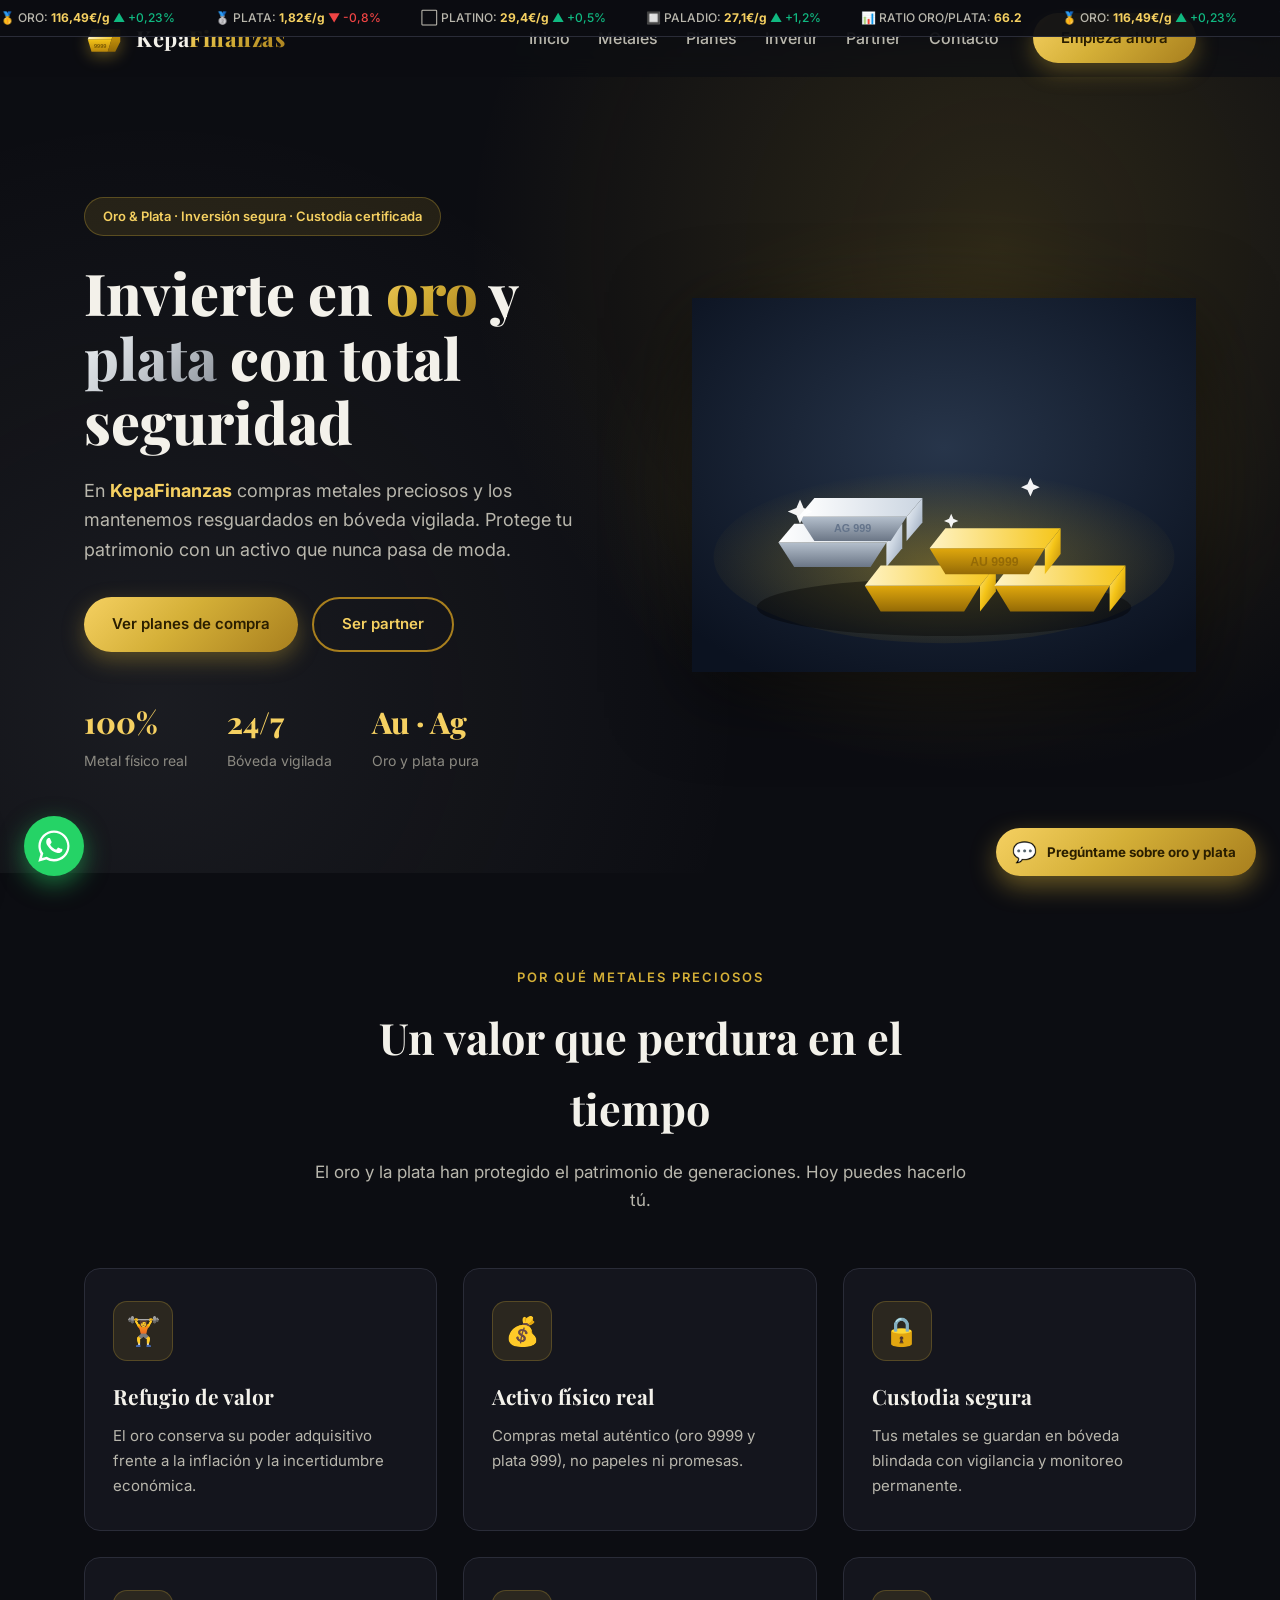
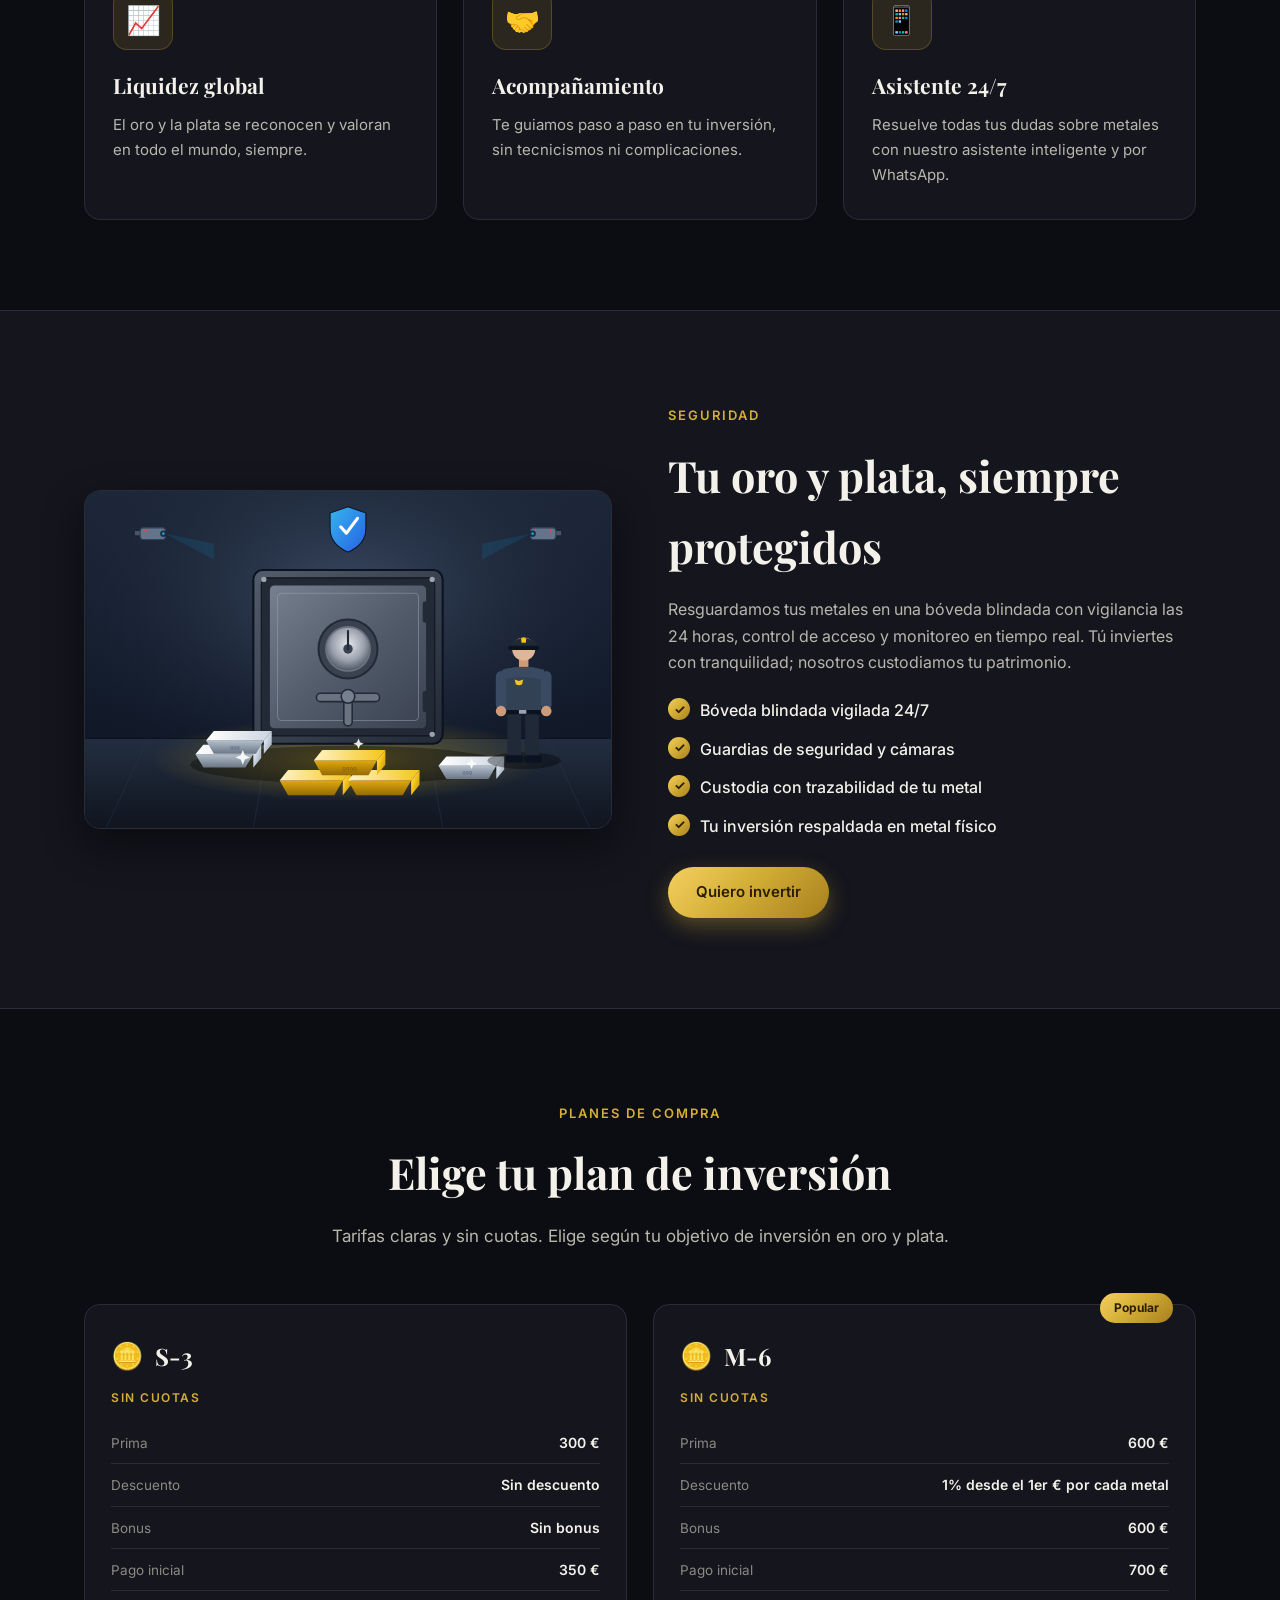
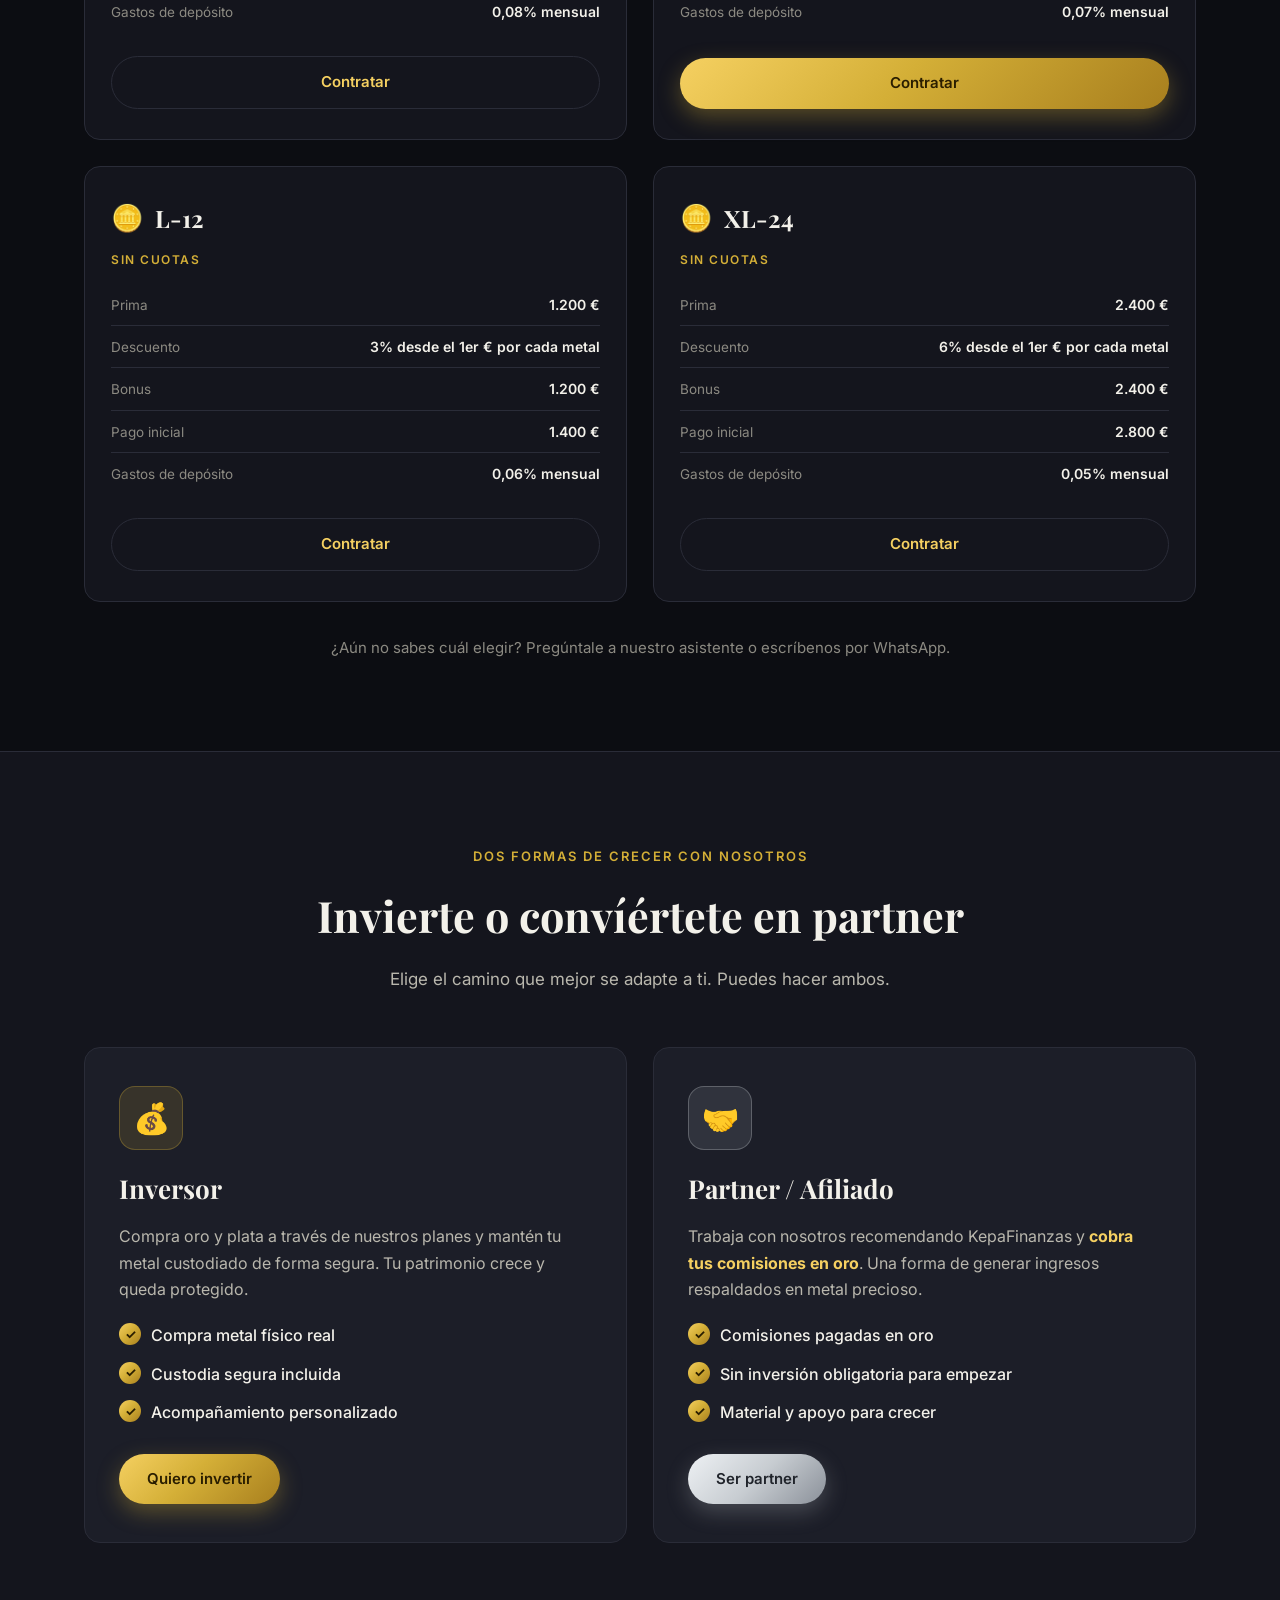
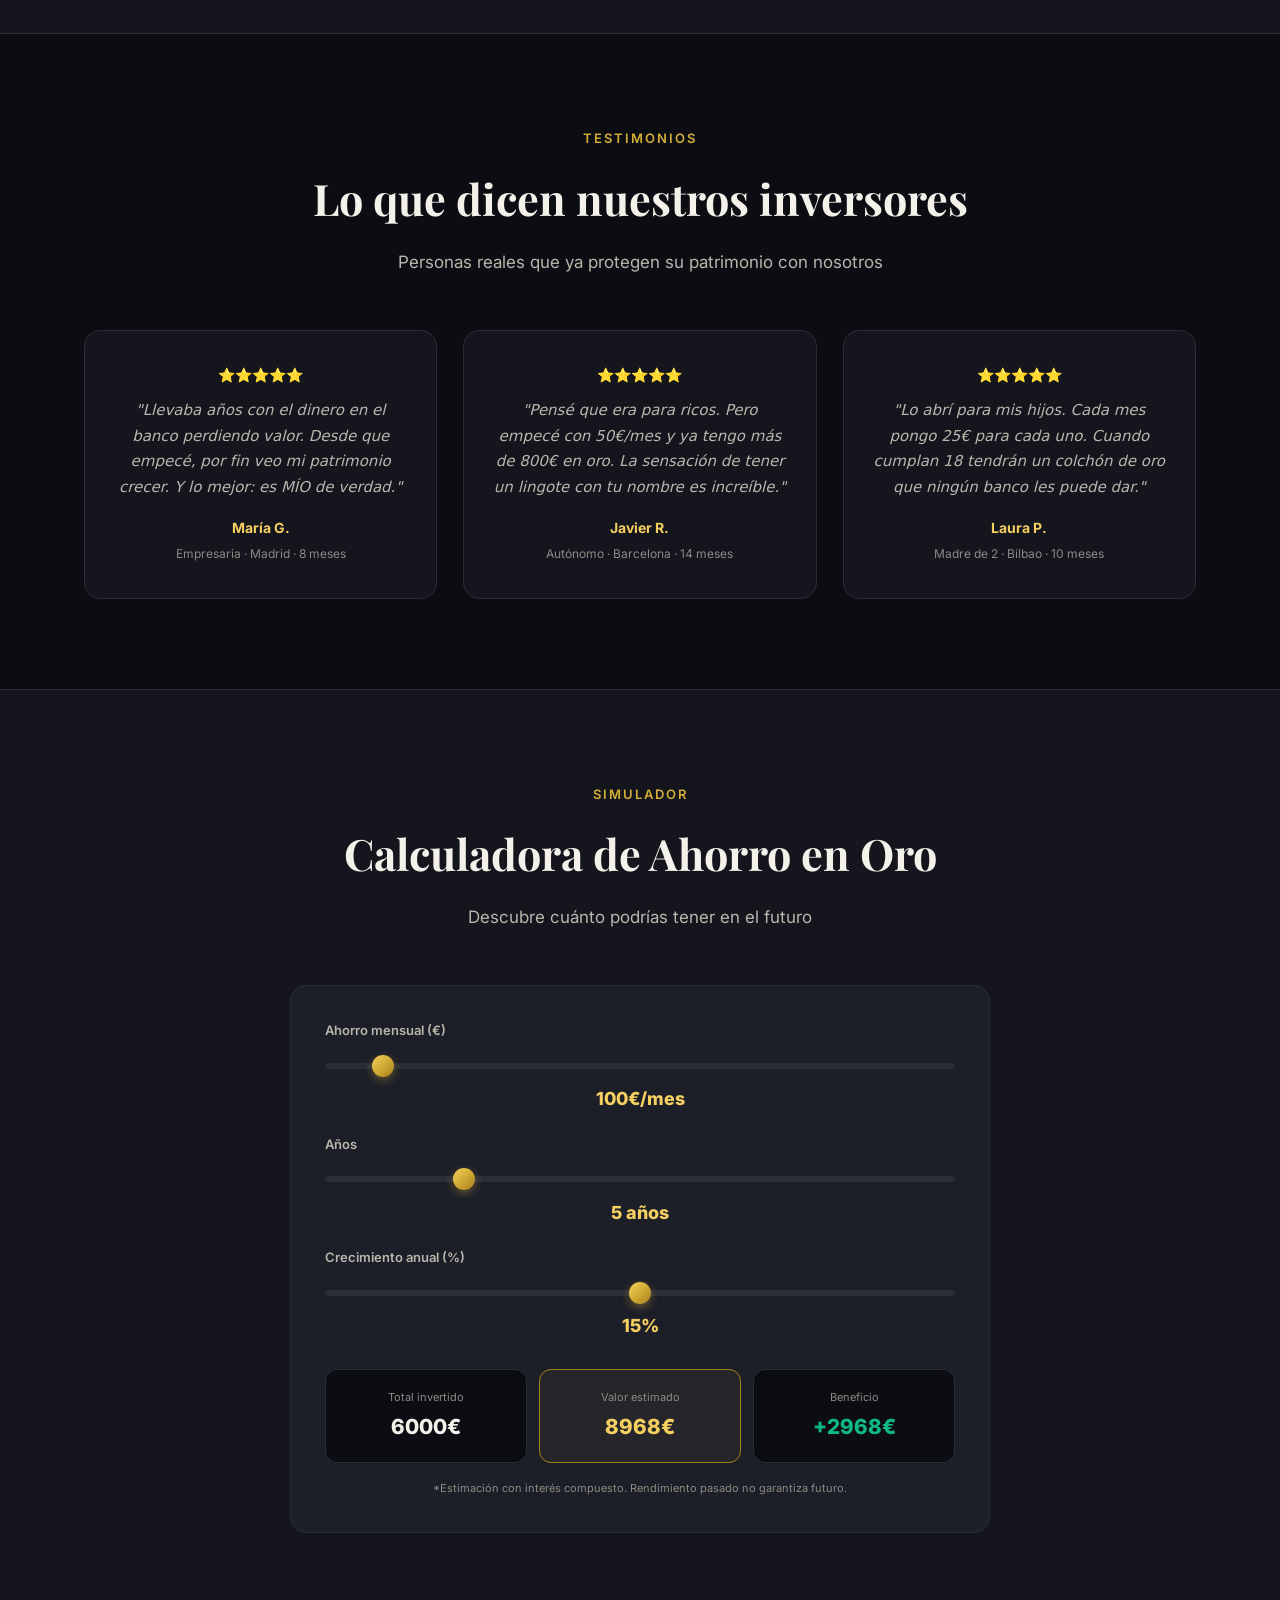
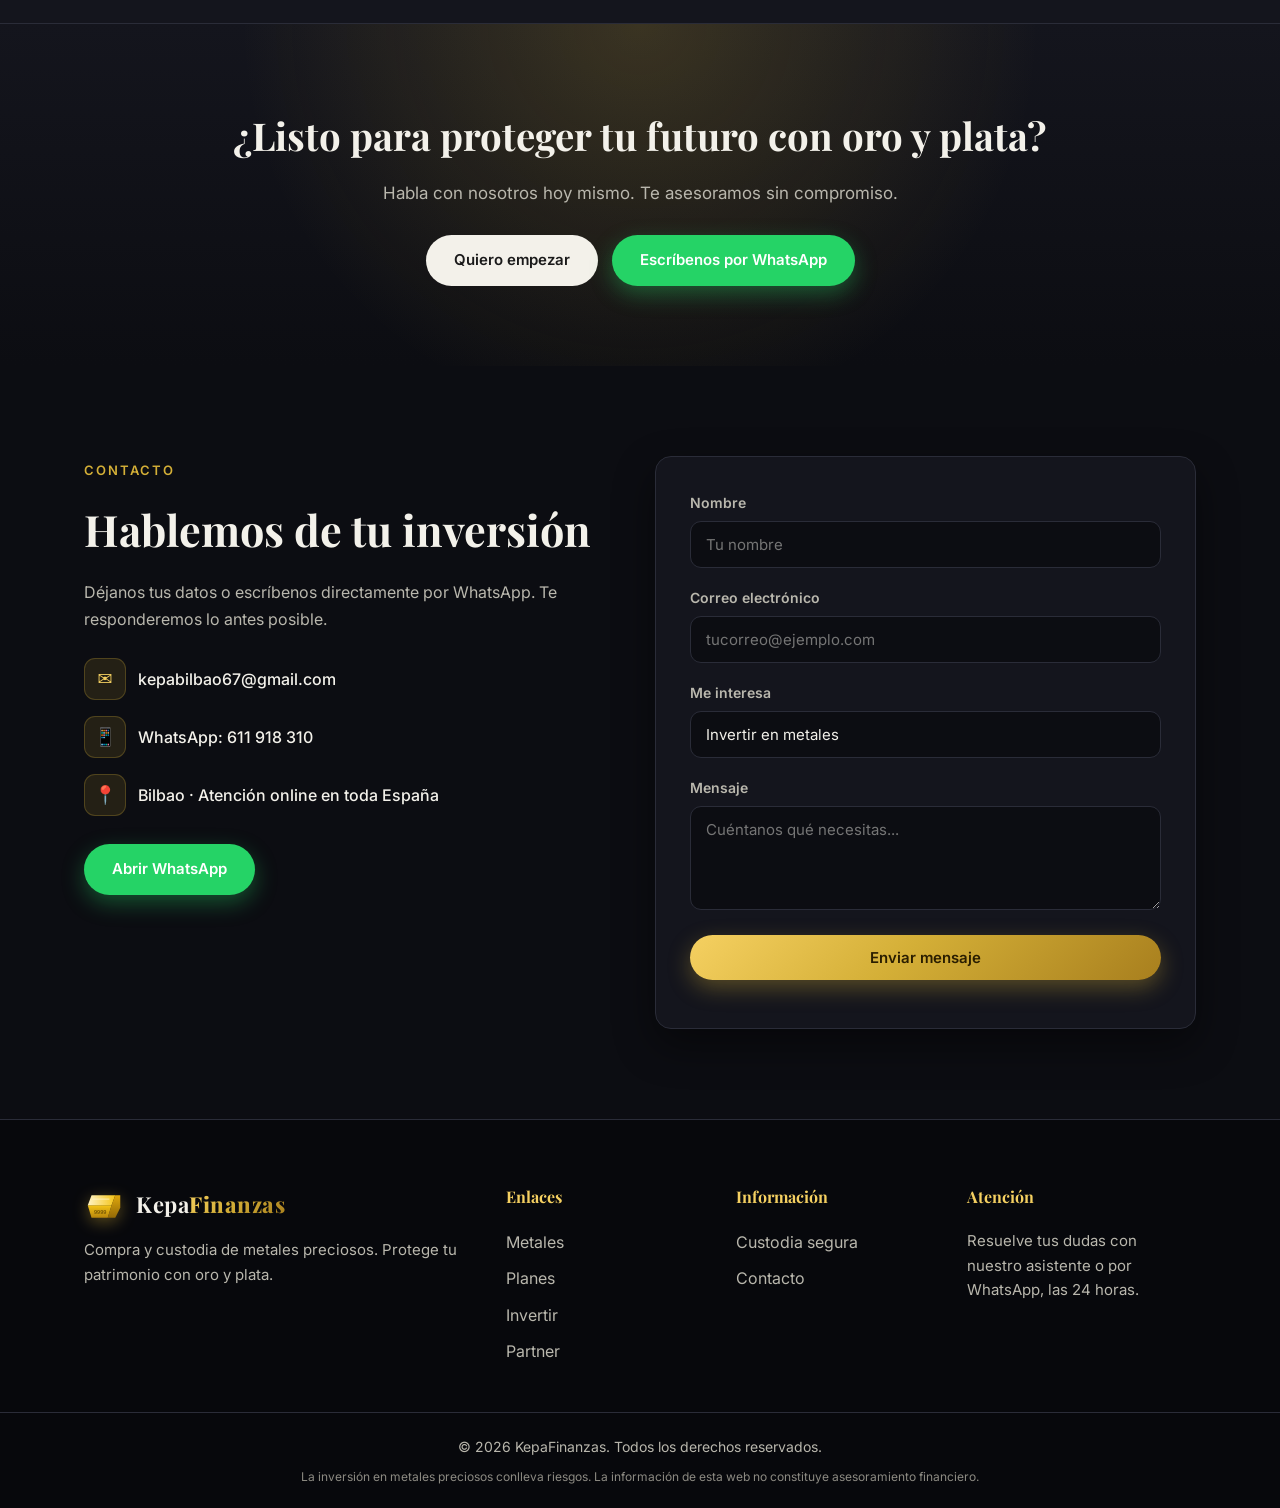
==== commit 6323c562: "✨ Retoques finales: SEO mejorado, datos contacto reales (Kepa/611918310/Bilbao)" ====
--- a/index.html
+++ b/index.html
@@ -3,8 +3,10 @@
 <head>
   <meta charset="UTF-8" />
   <meta name="viewport" content="width=device-width, initial-scale=1.0" />
-  <meta name="description" content="KepaFinanzas - Compra y custodia de metales preciosos: oro y plata. Invierte de forma segura o conviértete en partner y cobra comisiones en oro." />
-  <title>KepaFinanzas | Inversión y custodia de oro y plata</title>
+  <meta name="description" content="KepaFinanzas - Compra y custodia de metales preciosos: oro y plata. Invierte de forma segura desde 25€/mes o conviértete en partner y cobra comisiones en oro. Asesor: Kepa Bilbao." />
+  <meta name="keywords" content="invertir oro, comprar oro España, ahorro oro, plata inversión, custodia metales preciosos, oro físico, KepaFinanzas, Kepa Bilbao, partner oro" />
+  <meta name="author" content="Kepa Bilbao - KepaFinanzas" />
+  <title>KepaFinanzas | Invierte en Oro y Plata desde 25€/mes</title>
 
   <!-- Icono de la pestaña -->
   <link rel="icon" type="image/svg+xml" href="img/lingote-oro-icono.svg" />
@@ -338,9 +340,9 @@
         <h2 class="section__title">Hablemos de tu inversión</h2>
         <p>Déjanos tus datos o escríbenos directamente por WhatsApp. Te responderemos lo antes posible.</p>
         <ul class="contact__list">
-          <li><span>&#9993;</span> contacto@kepafinanzas.com</li>
-          <li><span>&#128241;</span> WhatsApp disponible</li>
-          <li><span>&#128205;</span> Atención online</li>
+          <li><span>&#9993;</span> kepabilbao67@gmail.com</li>
+          <li><span>&#128241;</span> WhatsApp: 611 918 310</li>
+          <li><span>&#128205;</span> Bilbao · Atención online en toda España</li>
         </ul>
         <a href="#" class="btn btn--whatsapp" id="contactWhatsapp">Abrir WhatsApp</a>
       </div>
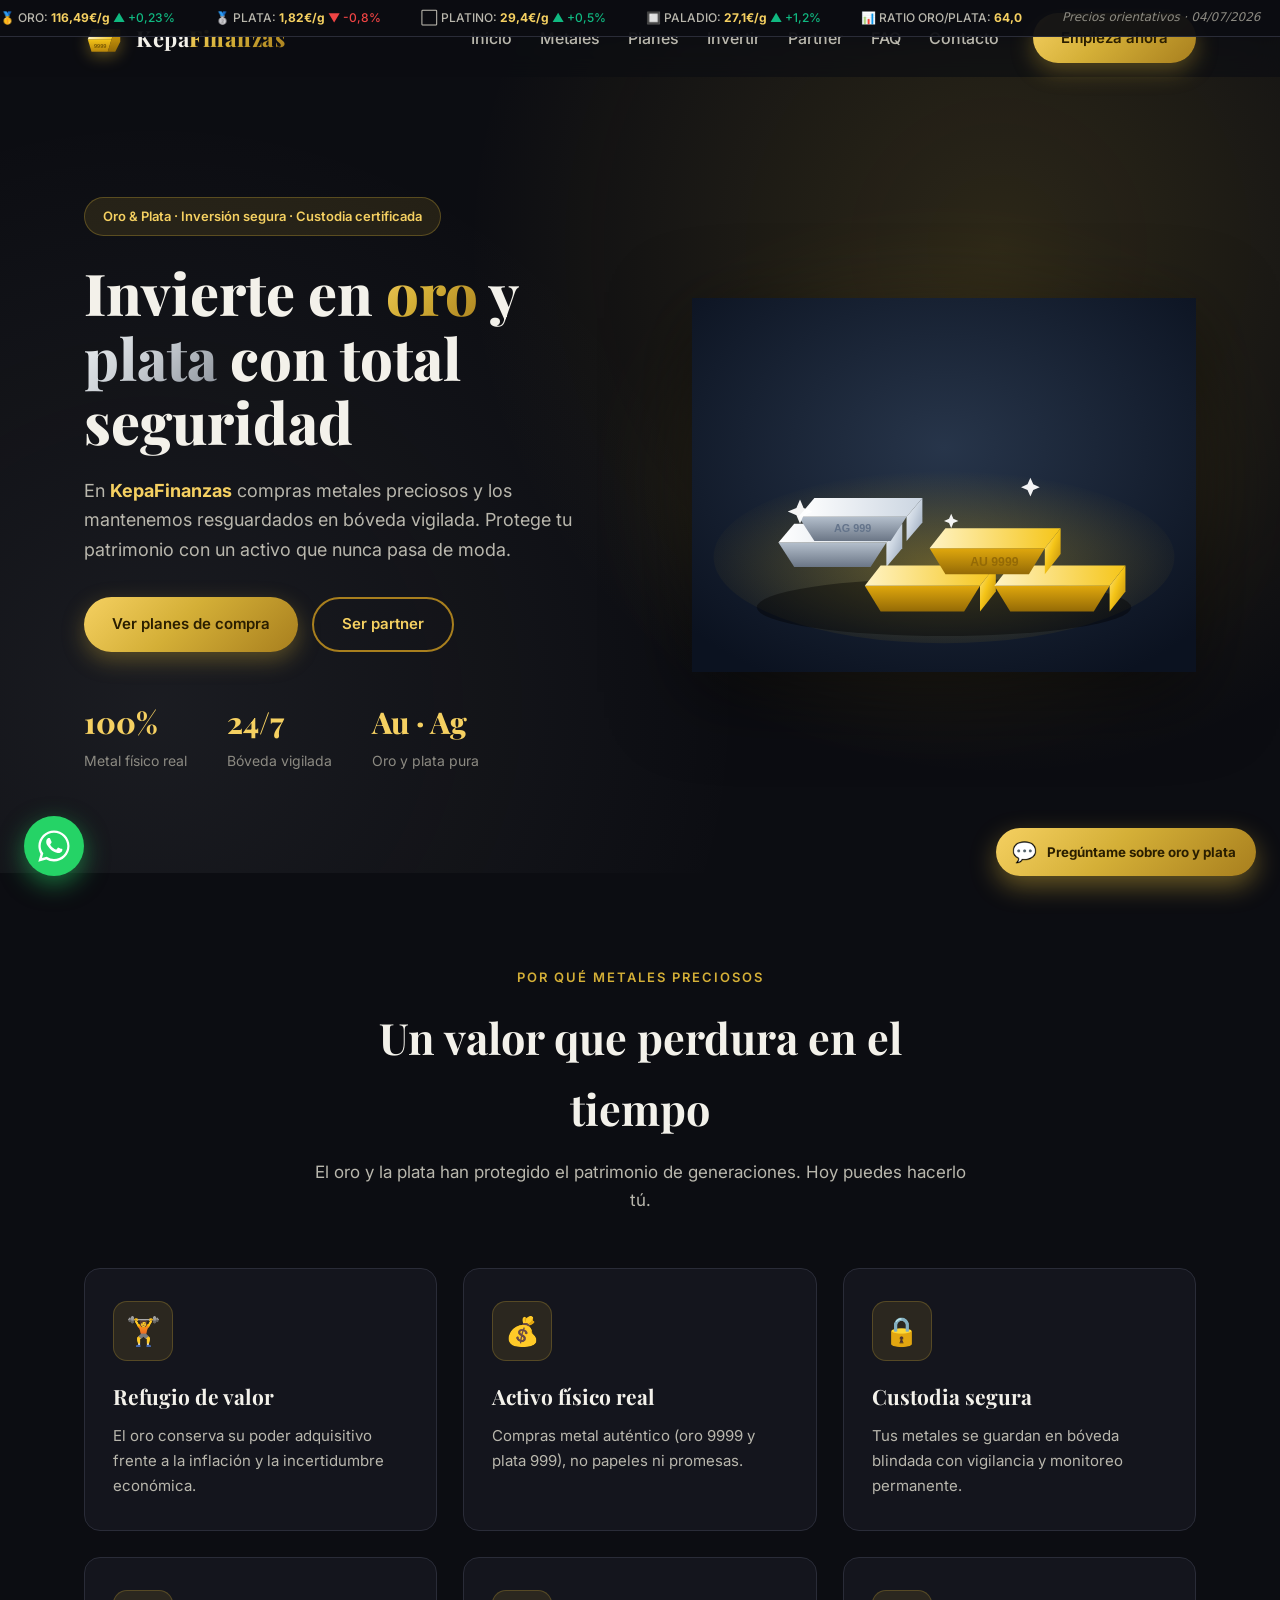
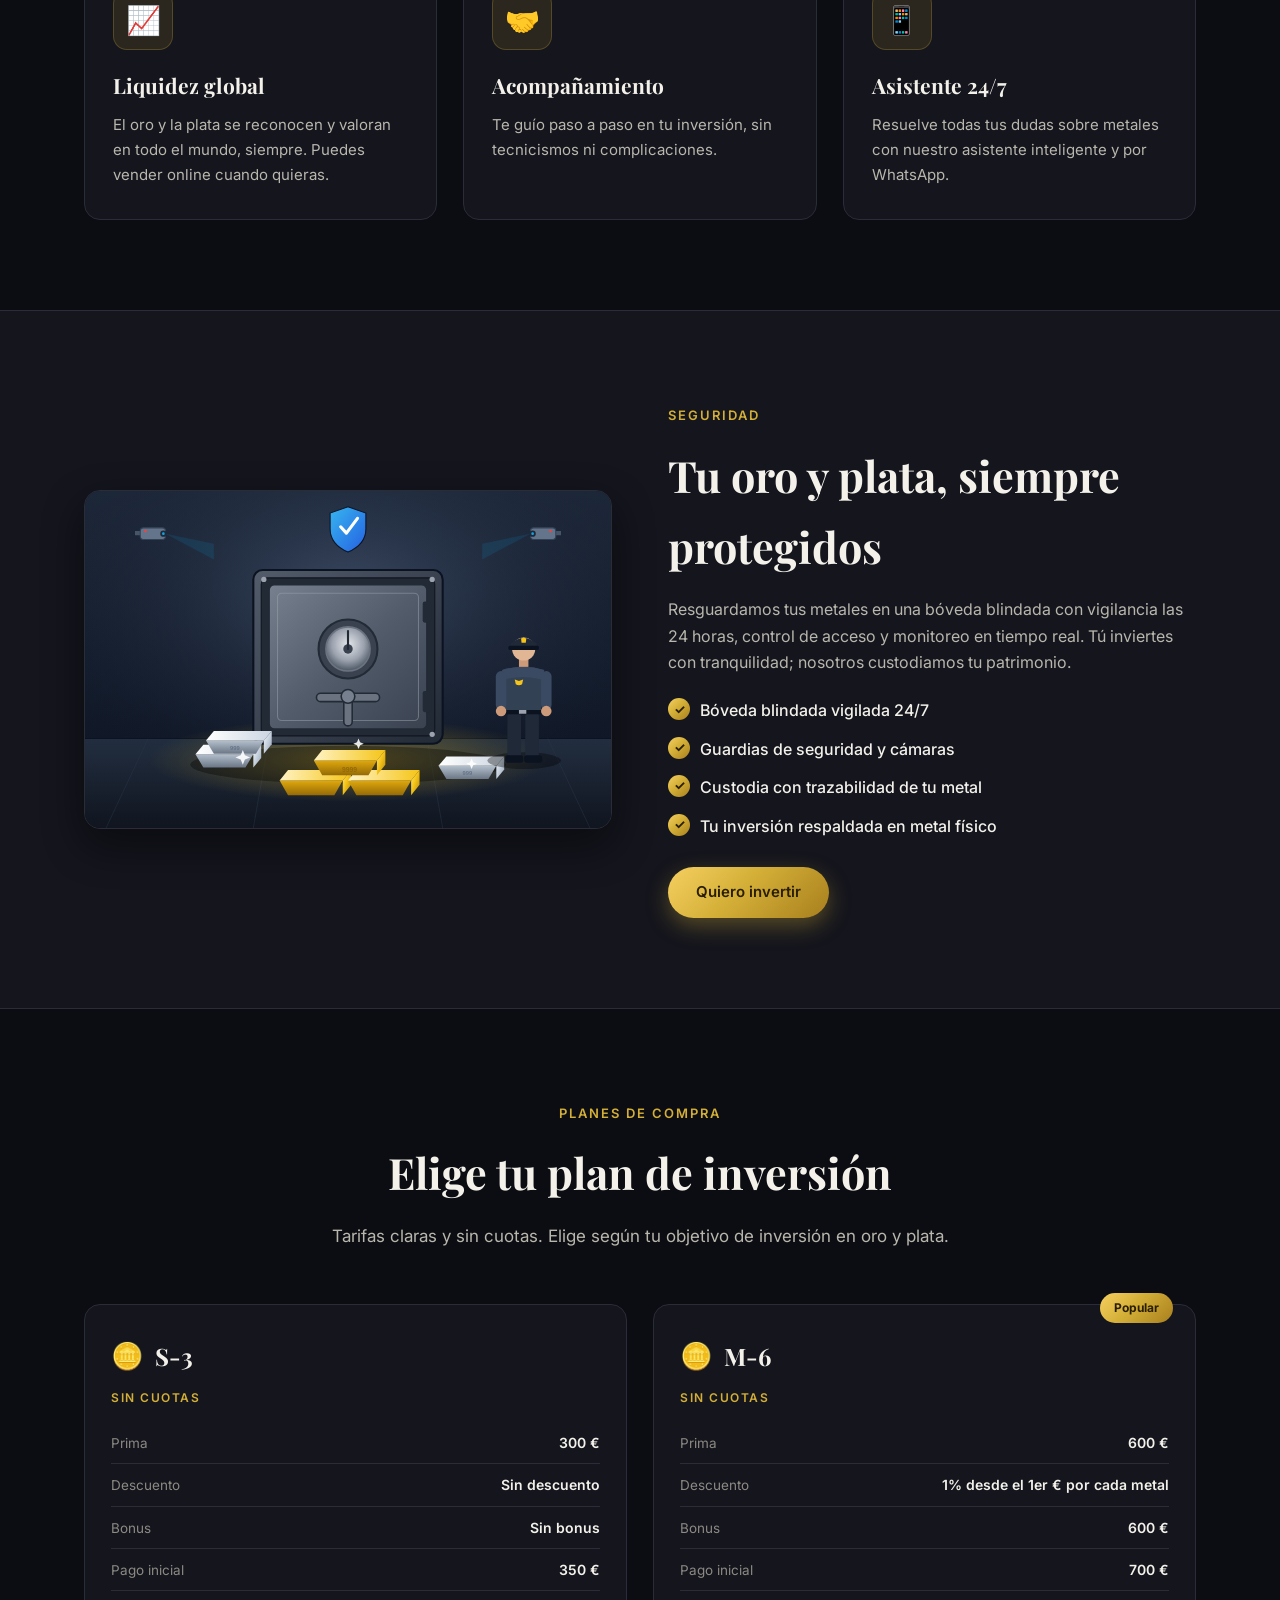
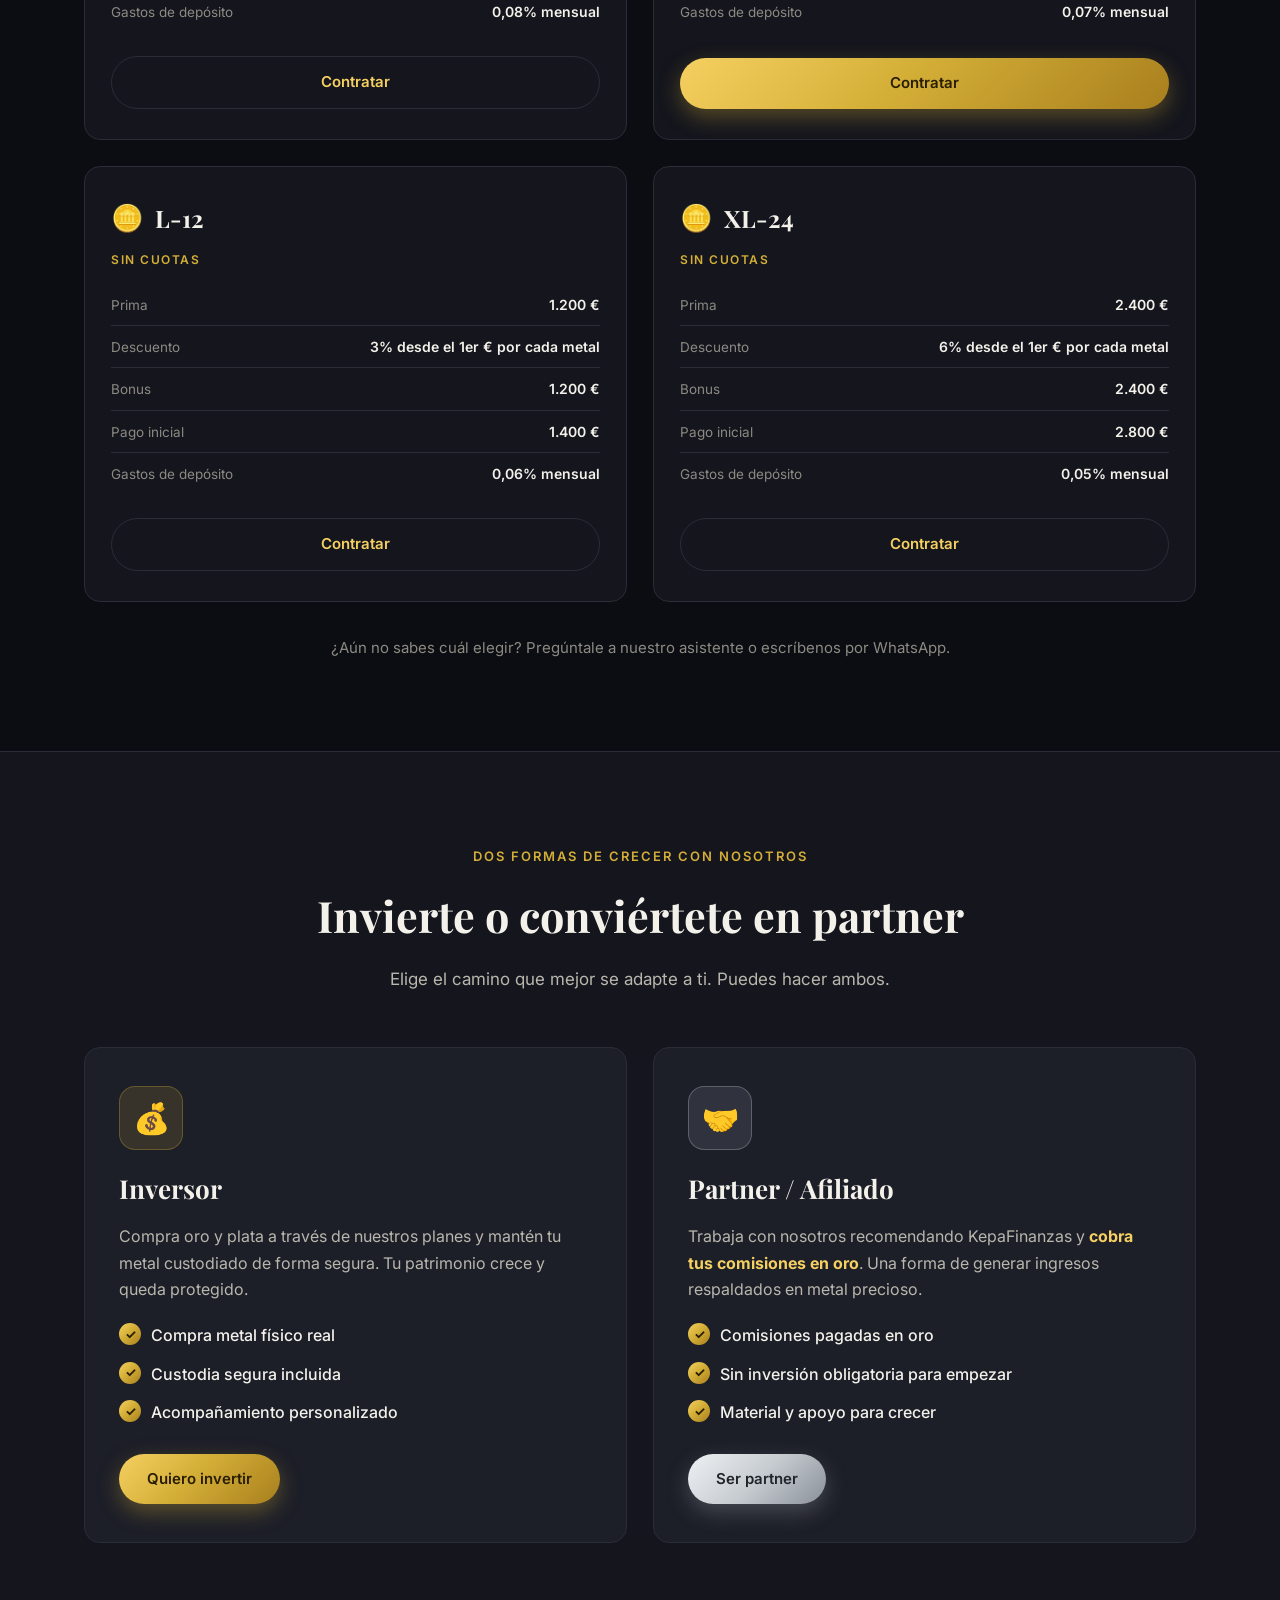
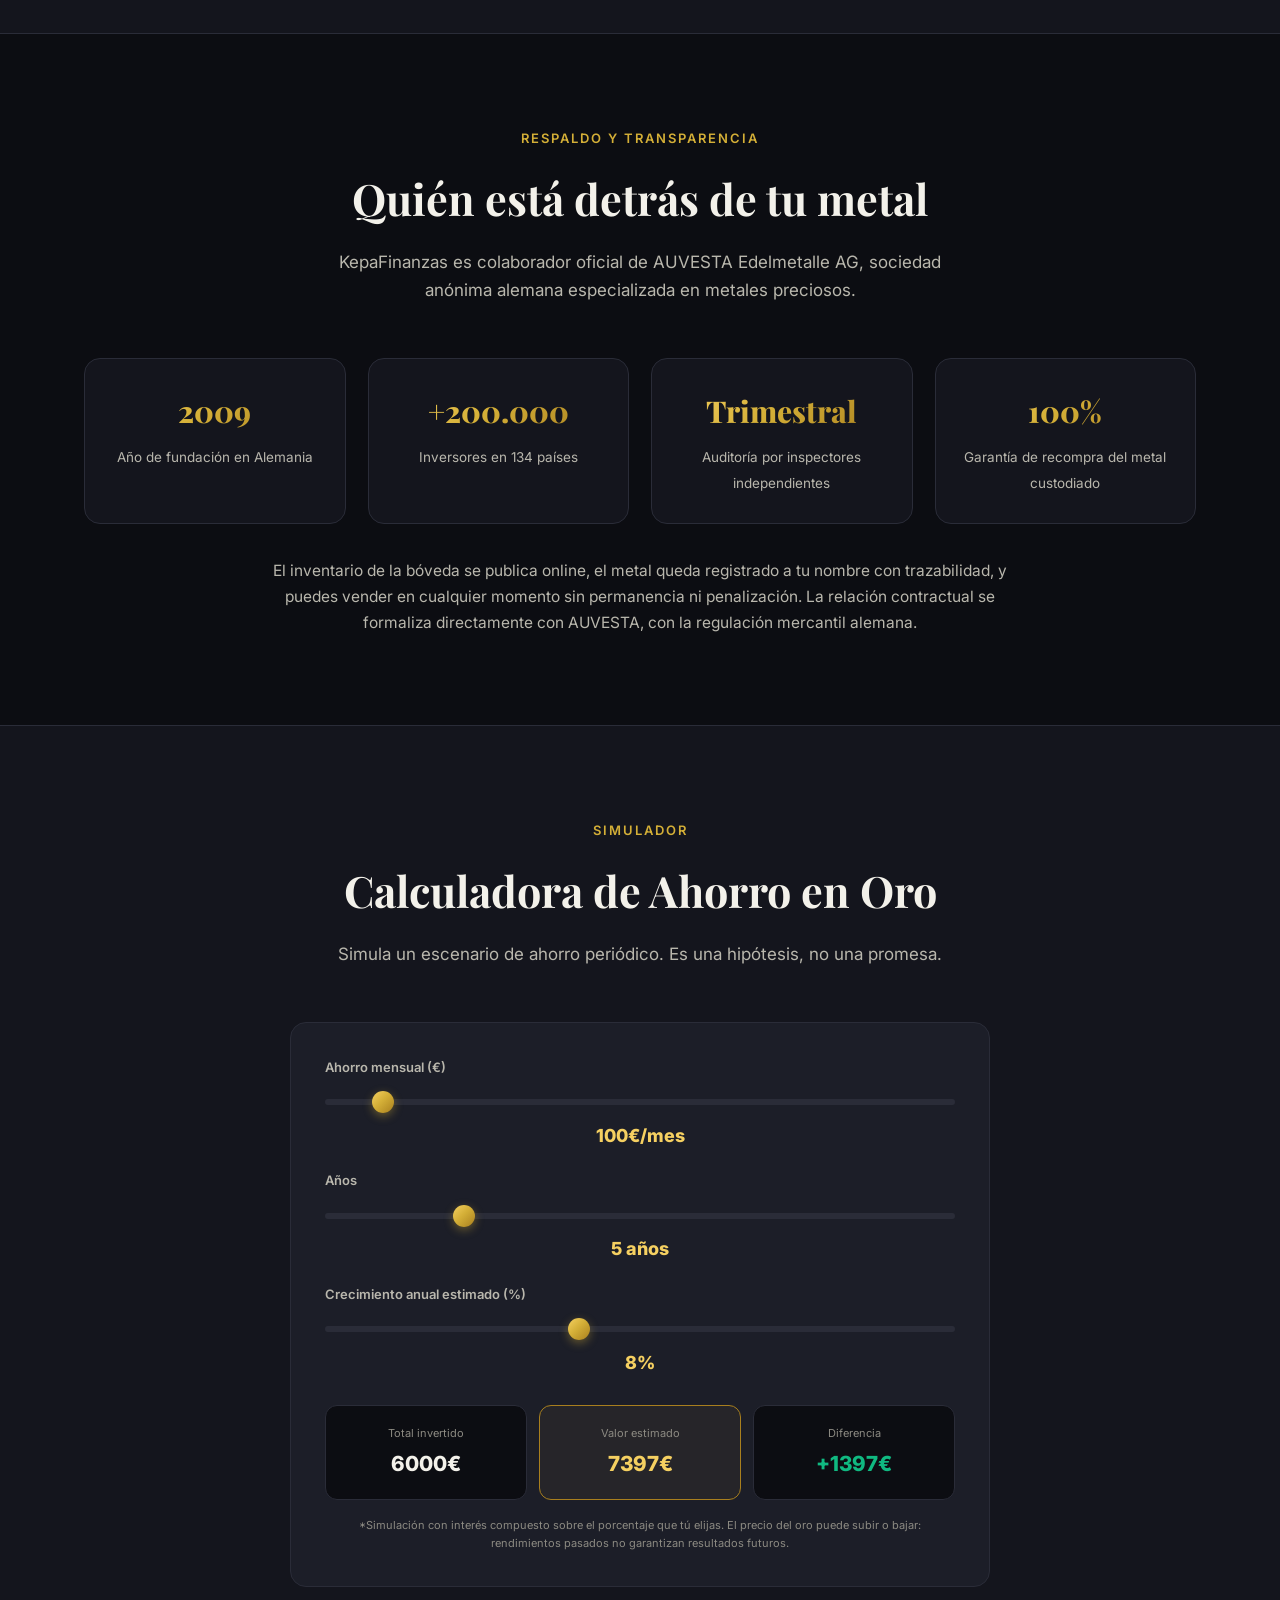
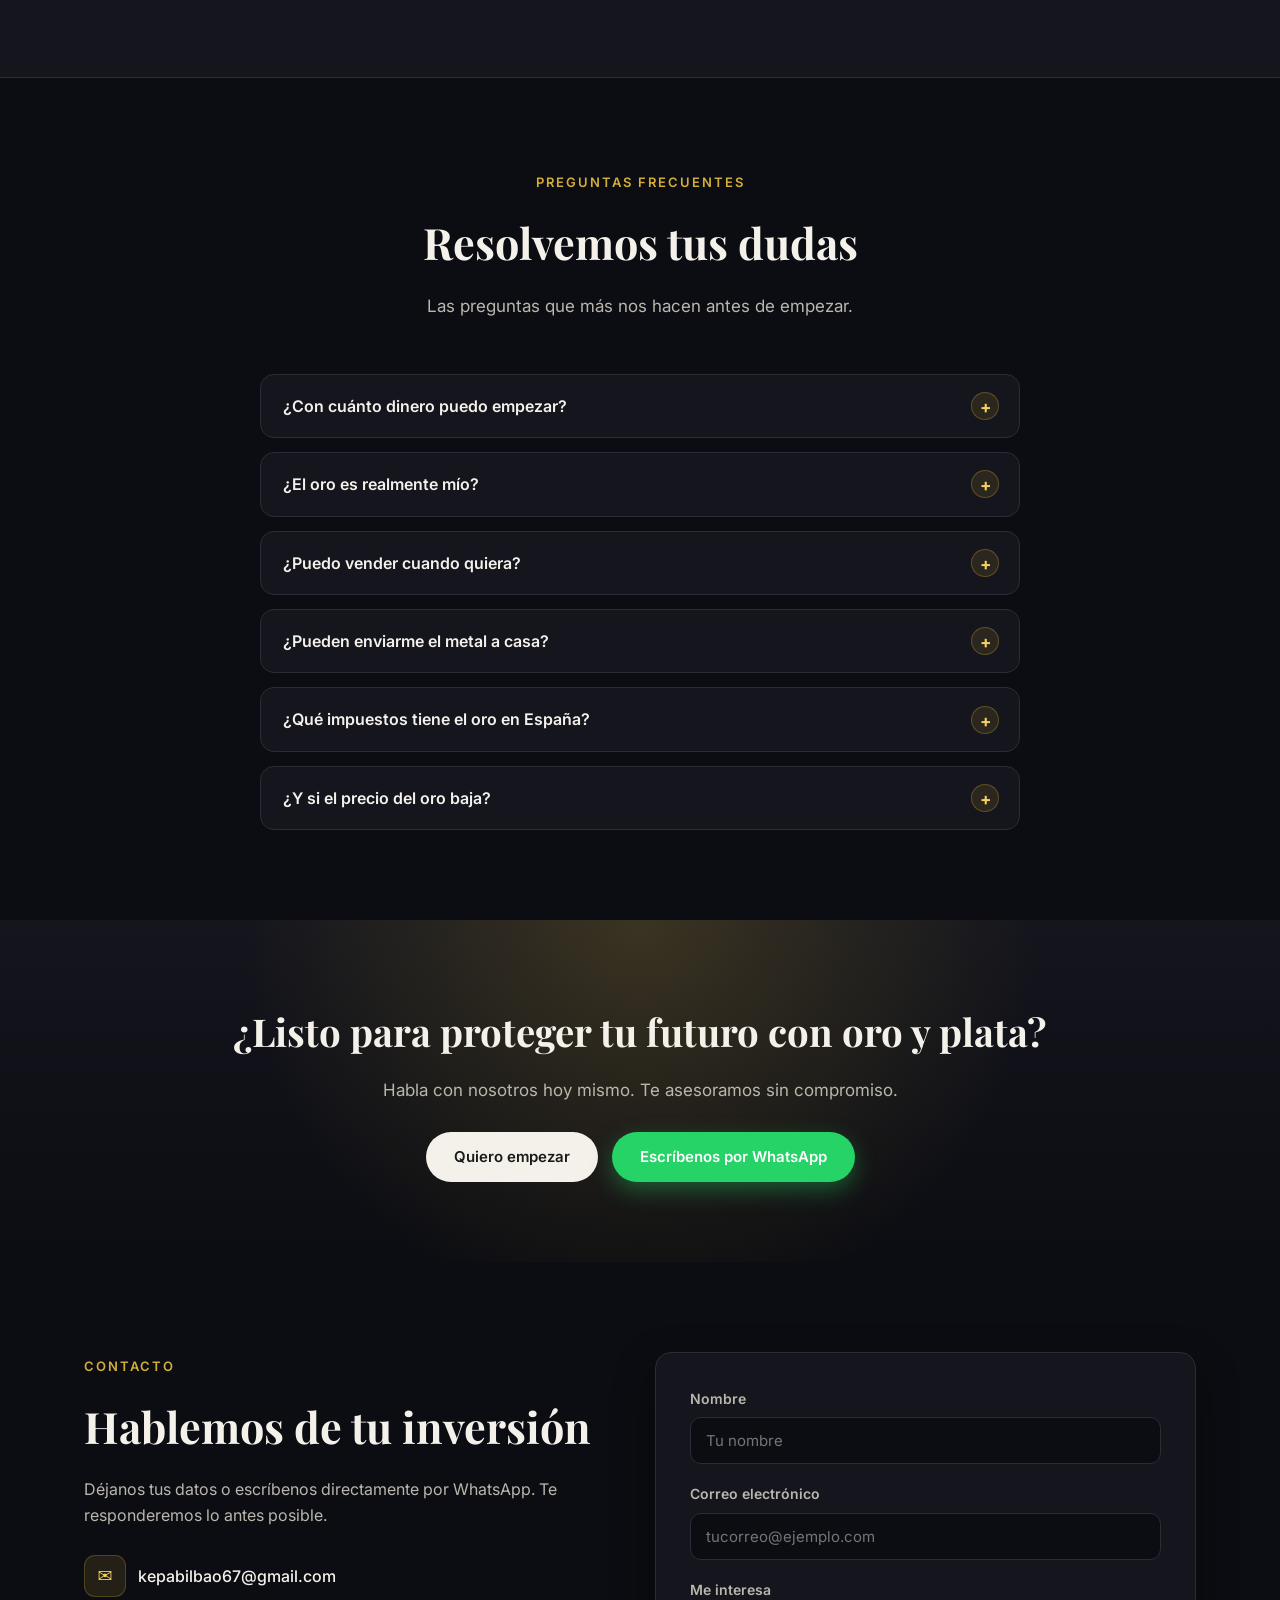
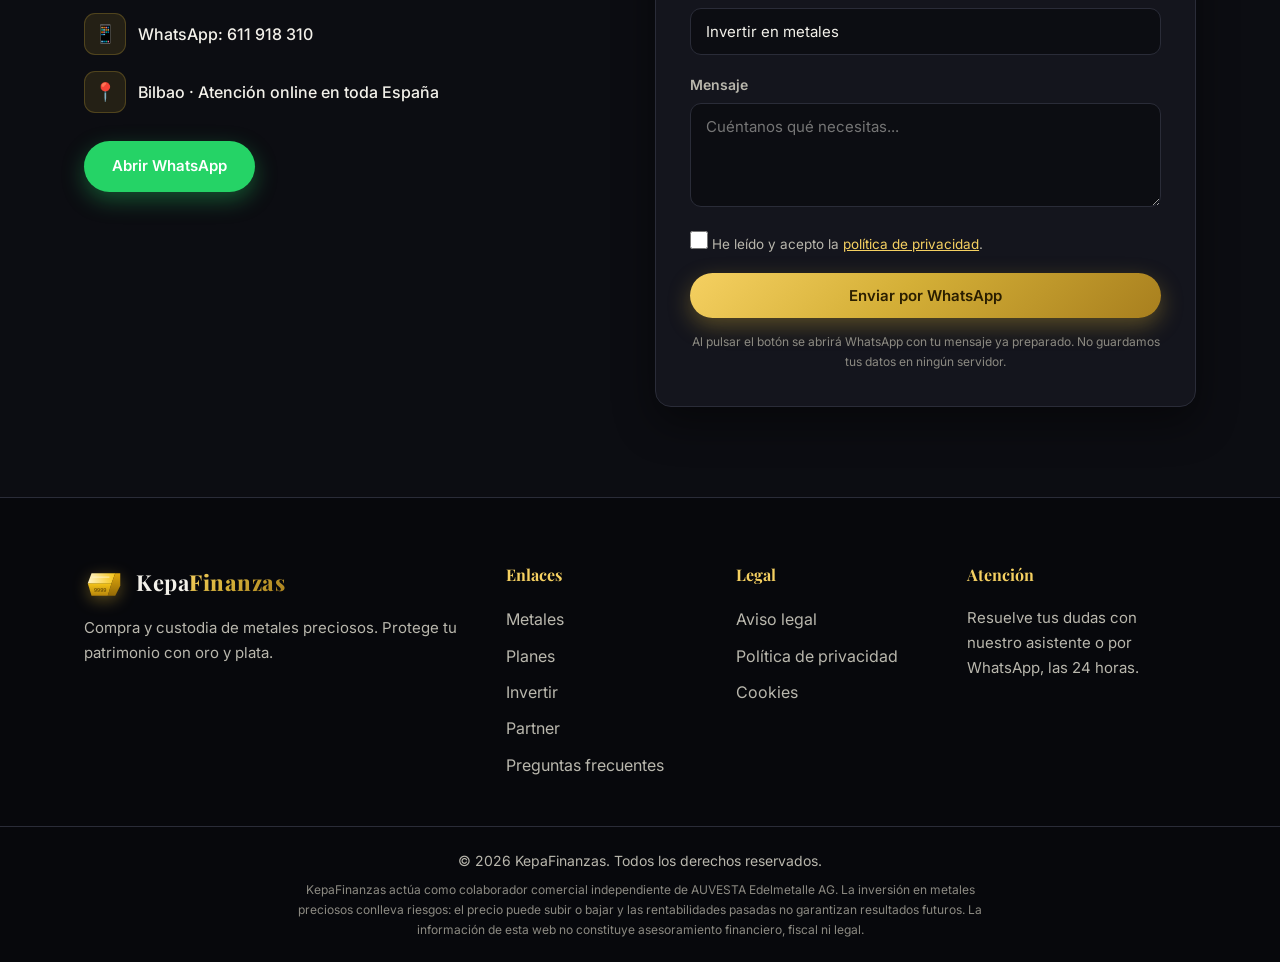
==== commit 519bf143: "Add files via upload" ====
--- a/index.html
+++ b/index.html
@@ -3,7 +3,7 @@
 <head>
   <meta charset="UTF-8" />
   <meta name="viewport" content="width=device-width, initial-scale=1.0" />
-  <meta name="description" content="KepaFinanzas - Compra y custodia de metales preciosos: oro y plata. Invierte de forma segura desde 25€/mes o conviértete en partner y cobra comisiones en oro. Asesor: Kepa Bilbao." />
+  <meta name="description" content="KepaFinanzas - Compra y custodia de metales preciosos: oro y plata físicos con custodia certificada. Planes desde 300 € o programa de partners con comisiones en oro. Asesor: Kepa Bilbao." />
   <meta name="keywords" content="invertir oro, comprar oro España, ahorro oro, plata inversión, custodia metales preciosos, oro físico, KepaFinanzas, Kepa Bilbao, partner oro" />
   <meta name="author" content="Kepa Bilbao - KepaFinanzas" />
   <title>KepaFinanzas | Invierte en Oro y Plata desde 25€/mes</title>
@@ -15,29 +15,37 @@
   <meta property="og:type" content="website" />
   <meta property="og:title" content="KepaFinanzas | Inversión y custodia de oro y plata" />
   <meta property="og:description" content="Compra oro y plata físicos y mantenlos en bóveda vigilada. Invierte de forma segura o sé partner y cobra comisiones en oro." />
-  <meta property="og:image" content="https://kepabilbao67-bot.github.io/kepa-finanzas/img/banner-boveda-seguridad.svg" />
+  <meta property="og:image" content="https://kepabilbao67-bot.github.io/kepa-finanzas/img/og-image.jpg" />
   <meta property="og:url" content="https://kepabilbao67-bot.github.io/kepa-finanzas/" />
   <meta name="twitter:card" content="summary_large_image" />
   <meta name="twitter:title" content="KepaFinanzas | Inversión y custodia de oro y plata" />
   <meta name="twitter:description" content="Compra oro y plata físicos y mantenlos en bóveda vigilada. Invierte de forma segura o sé partner y cobra comisiones en oro." />
+
   <link rel="preconnect" href="https://fonts.googleapis.com" />
   <link rel="preconnect" href="https://fonts.gstatic.com" crossorigin />
   <link href="https://fonts.googleapis.com/css2?family=Playfair+Display:wght@600;700;800&family=Inter:wght@400;500;600;700&display=swap" rel="stylesheet" />
   <link rel="stylesheet" href="styles.css" />
+  <link rel="stylesheet" href="mejoras.css" />
+
+  <!-- Datos estructurados para Google (SEO) -->
+  <script type="application/ld+json">
+  {
+    "@context": "https://schema.org",
+    "@type": "ProfessionalService",
+    "name": "KepaFinanzas",
+    "description": "Compra y custodia de metales preciosos: oro y plata físicos. Colaborador oficial de AUVESTA Edelmetalle AG.",
+    "url": "https://kepabilbao67-bot.github.io/kepa-finanzas/",
+    "email": "kepabilbao67@gmail.com",
+    "telephone": "+34611918310",
+    "areaServed": "ES",
+    "founder": { "@type": "Person", "name": "Kepa Bilbao" }
+  }
+  </script>
 </head>
 <body>
-  <!-- Ticker de precios (nuevo) -->
-  <div class="ticker">
-    <div class="ticker__content">
-      <span class="ticker__item">🥇 ORO: <span class="ticker__price">116,49€/g</span> <span class="ticker__up">▲ +0,23%</span></span>
-      <span class="ticker__item">🥈 PLATA: <span class="ticker__price">1,82€/g</span> <span class="ticker__down">▼ -0,8%</span></span>
-      <span class="ticker__item">⬜ PLATINO: <span class="ticker__price">29,4€/g</span> <span class="ticker__up">▲ +0,5%</span></span>
-      <span class="ticker__item">🔲 PALADIO: <span class="ticker__price">27,1€/g</span> <span class="ticker__up">▲ +1,2%</span></span>
-      <span class="ticker__item">📊 RATIO ORO/PLATA: <span class="ticker__price">66.2</span></span>
-      <span class="ticker__item">🥇 ORO: <span class="ticker__price">116,49€/g</span> <span class="ticker__up">▲ +0,23%</span></span>
-      <span class="ticker__item">🥈 PLATA: <span class="ticker__price">1,82€/g</span> <span class="ticker__down">▼ -0,8%</span></span>
-      <span class="ticker__item">⬜ PLATINO: <span class="ticker__price">29,4€/g</span> <span class="ticker__up">▲ +0,5%</span></span>
-    </div>
+  <!-- Ticker de precios (se rellena desde script.js — edita los precios ahí) -->
+  <div class="ticker" aria-label="Precios orientativos de metales preciosos">
+    <div class="ticker__content" id="tickerContent"></div>
   </div>
 
   <!-- Header -->
@@ -55,6 +63,7 @@
           <li><a href="#planes" class="nav__link">Planes</a></li>
           <li><a href="#invertir" class="nav__link">Invertir</a></li>
           <li><a href="#partner" class="nav__link">Partner</a></li>
+          <li><a href="#faq" class="nav__link">FAQ</a></li>
           <li><a href="#contacto" class="nav__link">Contacto</a></li>
         </ul>
         <a href="#contacto" class="btn btn--gold nav__cta">Empieza ahora</a>
@@ -124,12 +133,12 @@
         <article class="card">
           <div class="card__icon">&#128200;</div>
           <h3>Liquidez global</h3>
-          <p>El oro y la plata se reconocen y valoran en todo el mundo, siempre.</p>
+          <p>El oro y la plata se reconocen y valoran en todo el mundo, siempre. Puedes vender online cuando quieras.</p>
         </article>
         <article class="card">
           <div class="card__icon">&#129309;</div>
           <h3>Acompañamiento</h3>
-          <p>Te guiamos paso a paso en tu inversión, sin tecnicismos ni complicaciones.</p>
+          <p>Te guío paso a paso en tu inversión, sin tecnicismos ni complicaciones.</p>
         </article>
         <article class="card">
           <div class="card__icon">&#128241;</div>
@@ -237,7 +246,7 @@
     <div class="container">
       <div class="section__head">
         <span class="section__eyebrow">Dos formas de crecer con nosotros</span>
-        <h2 class="section__title">Invierte o convíértete en partner</h2>
+        <h2 class="section__title">Invierte o conviértete en partner</h2>
         <p class="section__sub">Elige el camino que mejor se adapte a ti. Puedes hacer ambos.</p>
       </div>
 
@@ -268,30 +277,22 @@
     </div>
   </section>
 
-  <!-- Testimonios -->
-  <section class="section" id="testimonios">
+  <!-- Confianza / Respaldo -->
+  <section class="section" id="confianza">
     <div class="container">
       <div class="section__head">
-        <span class="section__eyebrow">Testimonios</span>
-        <h2 class="section__title">Lo que dicen nuestros inversores</h2>
-        <p class="section__sub">Personas reales que ya protegen su patrimonio con nosotros</p>
-      </div>
-      <div class="grid grid--3">
-        <article class="card testimonial">
-          <div class="testimonial__stars">⭐⭐⭐⭐⭐</div>
-          <p class="testimonial__text">"Llevaba años con el dinero en el banco perdiendo valor. Desde que empecé, por fin veo mi patrimonio crecer. Y lo mejor: es MÍO de verdad."</p>
-          <div class="testimonial__author"><strong>María G.</strong><span>Empresaria · Madrid · 8 meses</span></div>
-        </article>
-        <article class="card testimonial">
-          <div class="testimonial__stars">⭐⭐⭐⭐⭐</div>
-          <p class="testimonial__text">"Pensé que era para ricos. Pero empecé con 50€/mes y ya tengo más de 800€ en oro. La sensación de tener un lingote con tu nombre es increíble."</p>
-          <div class="testimonial__author"><strong>Javier R.</strong><span>Autónomo · Barcelona · 14 meses</span></div>
-        </article>
-        <article class="card testimonial">
-          <div class="testimonial__stars">⭐⭐⭐⭐⭐</div>
-          <p class="testimonial__text">"Lo abrí para mis hijos. Cada mes pongo 25€ para cada uno. Cuando cumplan 18 tendrán un colchón de oro que ningún banco les puede dar."</p>
-          <div class="testimonial__author"><strong>Laura P.</strong><span>Madre de 2 · Bilbao · 10 meses</span></div>
-        </article>
+        <span class="section__eyebrow">Respaldo y transparencia</span>
+        <h2 class="section__title">Quién está detrás de tu metal</h2>
+        <p class="section__sub">KepaFinanzas es colaborador oficial de AUVESTA Edelmetalle AG, sociedad anónima alemana especializada en metales preciosos.</p>
+      </div>
+      <div class="trust__stats">
+        <div class="trust__stat"><strong>2009</strong><span>Año de fundación en Alemania</span></div>
+        <div class="trust__stat"><strong>+200.000</strong><span>Inversores en 134 países</span></div>
+        <div class="trust__stat"><strong>Trimestral</strong><span>Auditoría por inspectores independientes</span></div>
+        <div class="trust__stat"><strong>100%</strong><span>Garantía de recompra del metal custodiado</span></div>
+      </div>
+      <div class="trust__extra">
+        <p>El inventario de la bóveda se publica online, el metal queda registrado a tu nombre con trazabilidad, y puedes vender en cualquier momento sin permanencia ni penalización. La relación contractual se formaliza directamente con AUVESTA, con la regulación mercantil alemana.</p>
       </div>
     </div>
   </section>
@@ -302,23 +303,74 @@
       <div class="section__head">
         <span class="section__eyebrow">Simulador</span>
         <h2 class="section__title">Calculadora de Ahorro en Oro</h2>
-        <p class="section__sub">Descubre cuánto podrías tener en el futuro</p>
+        <p class="section__sub">Simula un escenario de ahorro periódico. Es una hipótesis, no una promesa.</p>
       </div>
       <div class="calc">
         <div class="calc__inputs">
-          <div class="calc__field"><label>Ahorro mensual (€)</label><input type="range" id="calcMonthly" min="25" max="1000" value="100" step="25"><span class="calc__val" id="calcMonthlyVal">100€/mes</span></div>
-          <div class="calc__field"><label>Años</label><input type="range" id="calcYears" min="1" max="20" value="5" step="1"><span class="calc__val" id="calcYearsVal">5 años</span></div>
-          <div class="calc__field"><label>Crecimiento anual (%)</label><input type="range" id="calcGrowth" min="5" max="25" value="15" step="1"><span class="calc__val" id="calcGrowthVal">15%</span></div>
+          <div class="calc__field"><label for="calcMonthly">Ahorro mensual (€)</label><input type="range" id="calcMonthly" min="25" max="1000" value="100" step="25"><span class="calc__val" id="calcMonthlyVal">100€/mes</span></div>
+          <div class="calc__field"><label for="calcYears">Años</label><input type="range" id="calcYears" min="1" max="20" value="5" step="1"><span class="calc__val" id="calcYearsVal">5 años</span></div>
+          <div class="calc__field"><label for="calcGrowth">Crecimiento anual estimado (%)</label><input type="range" id="calcGrowth" min="0" max="20" value="8" step="1"><span class="calc__val" id="calcGrowthVal">8%</span></div>
         </div>
         <div class="calc__results">
           <div class="calc__result"><span>Total invertido</span><strong id="calcInvested">6.000€</strong></div>
-          <div class="calc__result calc__result--gold"><span>Valor estimado</span><strong id="calcValue">8.965€</strong></div>
-          <div class="calc__result calc__result--green"><span>Beneficio</span><strong id="calcProfit">+2.965€</strong></div>
-        </div>
-        <p class="calc__note">*Estimación con interés compuesto. Rendimiento pasado no garantiza futuro.</p>
-      </div>
-    </div>
-  </section>
+          <div class="calc__result calc__result--gold"><span>Valor estimado</span><strong id="calcValue">–</strong></div>
+          <div class="calc__result calc__result--green"><span>Diferencia</span><strong id="calcProfit">–</strong></div>
+        </div>
+        <p class="calc__note">*Simulación con interés compuesto sobre el porcentaje que tú elijas. El precio del oro puede subir o bajar: rendimientos pasados no garantizan resultados futuros.</p>
+      </div>
+    </div>
+  </section>
+
+  <!-- Preguntas frecuentes -->
+  <section class="section" id="faq">
+    <div class="container">
+      <div class="section__head">
+        <span class="section__eyebrow">Preguntas frecuentes</span>
+        <h2 class="section__title">Resolvemos tus dudas</h2>
+        <p class="section__sub">Las preguntas que más nos hacen antes de empezar.</p>
+      </div>
+      <div class="faq">
+        <details class="faq__item">
+          <summary>¿Con cuánto dinero puedo empezar?</summary>
+          <p>El plan de entrada (S-3) tiene una prima de 300 € y un pago inicial de 350 €. A partir de ahí, tú decides cuánto y cuándo aportar: no hay cuotas obligatorias ni permanencia.</p>
+        </details>
+        <details class="faq__item">
+          <summary>¿El oro es realmente mío?</summary>
+          <p>Sí. Compras metal físico (oro 9999 y plata 999) que queda registrado a tu nombre con trazabilidad. No es un producto financiero "sobre papel": es tu lingote en una bóveda.</p>
+        </details>
+        <details class="faq__item">
+          <summary>¿Puedo vender cuando quiera?</summary>
+          <p>Sí. Puedes vender online en cualquier momento a precio de mercado, sin plazos ni penalizaciones, y existe garantía de recompra para el metal custodiado. El importe se transfiere a tu cuenta bancaria.</p>
+        </details>
+        <details class="faq__item">
+          <summary>¿Pueden enviarme el metal a casa?</summary>
+          <p>Sí, puedes solicitar la entrega física desde 1 g de oro o 50 g de plata, con envío asegurado y seguimiento. También puedes dejarlo en custodia, que es la opción más segura.</p>
+        </details>
+        <details class="faq__item">
+          <summary>¿Qué impuestos tiene el oro en España?</summary>
+          <p>El oro de inversión está exento de IVA en la UE. Solo tributas cuando vendes con beneficio (ganancia patrimonial en el IRPF). Cada situación es distinta: para tu caso concreto, consulta con un asesor fiscal.</p>
+        </details>
+        <details class="faq__item">
+          <summary>¿Y si el precio del oro baja?</summary>
+          <p>Puede bajar: ningún activo sube siempre. El oro se utiliza como protección de patrimonio a largo plazo, no para especular a corto. Por eso recomendamos aportaciones periódicas y horizonte de años, no de semanas.</p>
+        </details>
+      </div>
+    </div>
+  </section>
+
+  <!-- Datos estructurados FAQ para Google -->
+  <script type="application/ld+json">
+  {
+    "@context": "https://schema.org",
+    "@type": "FAQPage",
+    "mainEntity": [
+      {"@type": "Question", "name": "¿Con cuánto dinero puedo empezar?", "acceptedAnswer": {"@type": "Answer", "text": "El plan de entrada (S-3) tiene una prima de 300 € y un pago inicial de 350 €. No hay cuotas obligatorias ni permanencia."}},
+      {"@type": "Question", "name": "¿El oro es realmente mío?", "acceptedAnswer": {"@type": "Answer", "text": "Sí. Compras metal físico (oro 9999 y plata 999) registrado a tu nombre con trazabilidad."}},
+      {"@type": "Question", "name": "¿Puedo vender cuando quiera?", "acceptedAnswer": {"@type": "Answer", "text": "Sí, puedes vender online en cualquier momento a precio de mercado, sin plazos ni penalizaciones, con garantía de recompra."}},
+      {"@type": "Question", "name": "¿Qué impuestos tiene el oro en España?", "acceptedAnswer": {"@type": "Answer", "text": "El oro de inversión está exento de IVA en la UE. Solo tributas cuando vendes con beneficio. Consulta tu caso con un asesor fiscal."}}
+    ]
+  }
+  </script>
 
   <!-- CTA -->
   <section class="cta">
@@ -358,17 +410,24 @@
         <div class="field">
           <label for="interes">Me interesa</label>
           <select id="interes" name="interes">
-            <option value="invertir">Invertir en metales</option>
-            <option value="partner">Ser partner (comisiones en oro)</option>
-            <option value="info">Solo información</option>
+            <option value="Invertir en metales">Invertir en metales</option>
+            <option value="Ser partner (comisiones en oro)">Ser partner (comisiones en oro)</option>
+            <option value="Solo información">Solo información</option>
           </select>
         </div>
         <div class="field">
           <label for="mensaje">Mensaje</label>
           <textarea id="mensaje" name="mensaje" rows="4" placeholder="Cuéntanos qué necesitas..." required></textarea>
         </div>
-        <button type="submit" class="btn btn--gold btn--block">Enviar mensaje</button>
+        <div class="field field--check">
+          <label class="check">
+            <input type="checkbox" id="privacidad" name="privacidad" required />
+            <span>He leído y acepto la <a href="legal.html#privacidad" target="_blank" rel="noopener">política de privacidad</a>.</span>
+          </label>
+        </div>
+        <button type="submit" class="btn btn--gold btn--block">Enviar por WhatsApp</button>
         <p class="form__feedback" id="formFeedback" role="status"></p>
+        <p class="form__hint">Al pulsar el botón se abrirá WhatsApp con tu mensaje ya preparado. No guardamos tus datos en ningún servidor.</p>
       </form>
     </div>
   </section>
@@ -390,13 +449,15 @@
           <li><a href="#planes">Planes</a></li>
           <li><a href="#invertir">Invertir</a></li>
           <li><a href="#partner">Partner</a></li>
+          <li><a href="#faq">Preguntas frecuentes</a></li>
         </ul>
       </div>
       <div class="footer__col">
-        <h4>Información</h4>
+        <h4>Legal</h4>
         <ul>
-          <li><a href="#custodia">Custodia segura</a></li>
-          <li><a href="#contacto">Contacto</a></li>
+          <li><a href="legal.html">Aviso legal</a></li>
+          <li><a href="legal.html#privacidad">Política de privacidad</a></li>
+          <li><a href="legal.html#cookies">Cookies</a></li>
         </ul>
       </div>
       <div class="footer__col">
@@ -407,7 +468,7 @@
     <div class="footer__bottom">
       <div class="container">
         <p>&copy; <span id="year"></span> KepaFinanzas. Todos los derechos reservados.</p>
-        <p class="footer__disclaimer">La inversión en metales preciosos conlleva riesgos. La información de esta web no constituye asesoramiento financiero.</p>
+        <p class="footer__disclaimer">KepaFinanzas actúa como colaborador comercial independiente de AUVESTA Edelmetalle AG. La inversión en metales preciosos conlleva riesgos: el precio puede subir o bajar y las rentabilidades pasadas no garantizan resultados futuros. La información de esta web no constituye asesoramiento financiero, fiscal ni legal.</p>
       </div>
     </div>
   </footer>
@@ -447,25 +508,7 @@
   <!-- Botón volver arriba -->
   <button class="to-top" id="toTop" aria-label="Volver arriba" title="Volver arriba">&#8593;</button>
 
-  <!-- Social Proof -->
-  <div class="social-proof" id="socialProof">
-    <span class="social-proof__icon">🥇</span>
-    <div class="social-proof__text"><strong id="spText">Alguien de Madrid acaba de pedir info</strong><span id="spTime">Hace 2 min</span></div>
-  </div>
-
   <script src="preguntas.js"></script>
   <script src="script.js"></script>
-  <!-- Calculadora + Social Proof -->
-  <script>
-  // Calculadora
-  const cM=document.getElementById('calcMonthly'),cY=document.getElementById('calcYears'),cG=document.getElementById('calcGrowth');
-  function updateCalc(){const m=+cM.value,y=+cY.value,g=+cG.value/100;document.getElementById('calcMonthlyVal').textContent=m+'€/mes';document.getElementById('calcYearsVal').textContent=y+(y===1?' año':' años');document.getElementById('calcGrowthVal').textContent=(g*100)+'%';const inv=m*12*y;const mr=g/12;let fv=0;for(let i=0;i<y*12;i++)fv=(fv+m)*(1+mr);const pr=fv-inv;document.getElementById('calcInvested').textContent=inv.toLocaleString('es-ES')+'€';document.getElementById('calcValue').textContent=Math.round(fv).toLocaleString('es-ES')+'€';document.getElementById('calcProfit').textContent='+'+Math.round(pr).toLocaleString('es-ES')+'€';}
-  cM.addEventListener('input',updateCalc);cY.addEventListener('input',updateCalc);cG.addEventListener('input',updateCalc);updateCalc();
-
-  // Social Proof
-  const sps=[{t:'Alguien de Madrid acaba de pedir info',d:'Hace 2 min'},{t:'Una persona de Barcelona se ha registrado',d:'Hace 5 min'},{t:'3 personas están viendo esta página',d:'Ahora'},{t:'Alguien de Bilbao ha solicitado la guía',d:'Hace 8 min'},{t:'Nuevo lead desde Instagram',d:'Hace 3 min'},{t:'Alguien de Valencia quiere saber más',d:'Hace 12 min'}];
-  let spI=0;function showSP(){const sp=document.getElementById('socialProof');const d=sps[spI%sps.length];document.getElementById('spText').textContent=d.t;document.getElementById('spTime').textContent=d.d;sp.classList.add('show');setTimeout(()=>sp.classList.remove('show'),4000);spI++;}
-  setTimeout(showSP,12000);setInterval(showSP,30000);
-  </script>
 </body>
 </html>
--- a/mejoras.css
+++ b/mejoras.css
@@ -0,0 +1,80 @@
+/* ============================================================
+   MEJORAS.CSS — estilos de las nuevas secciones
+   Se carga DESPUÉS de styles.css. No toques styles.css.
+   ============================================================ */
+
+/* ===== Nota del ticker ===== */
+.ticker__note { color: var(--muted); font-style: italic; }
+
+/* ===== Sección Confianza ===== */
+.trust__stats {
+  display: grid; grid-template-columns: repeat(4, 1fr); gap: 22px; margin-bottom: 34px;
+}
+.trust__stat {
+  background: var(--bg-2); border: 1px solid var(--border); border-radius: var(--radius);
+  padding: 28px 22px; text-align: center;
+  transition: transform .25s, border-color .25s, box-shadow .25s;
+}
+.trust__stat:hover { transform: translateY(-5px); border-color: var(--gold-dark); box-shadow: var(--shadow); }
+.trust__stat strong {
+  display: block; font-family: 'Playfair Display', serif; font-size: 30px; font-weight: 800;
+  background: var(--grad-gold); -webkit-background-clip: text; background-clip: text; -webkit-text-fill-color: transparent;
+  margin-bottom: 6px;
+}
+.trust__stat span { font-size: 13.5px; color: var(--text-soft); }
+.trust__extra { max-width: 760px; margin: 0 auto; text-align: center; }
+.trust__extra p { color: var(--text-soft); font-size: 15.5px; }
+
+/* ===== FAQ ===== */
+.faq { max-width: 760px; margin: 0 auto; display: grid; gap: 14px; }
+.faq__item {
+  background: var(--bg-2); border: 1px solid var(--border); border-radius: 14px;
+  overflow: hidden; transition: border-color .25s;
+}
+.faq__item[open] { border-color: var(--gold-dark); }
+.faq__item summary {
+  cursor: pointer; padding: 18px 22px; font-weight: 600; font-size: 16px; color: var(--text);
+  list-style: none; position: relative; padding-right: 48px; user-select: none;
+}
+.faq__item summary::-webkit-details-marker { display: none; }
+.faq__item summary::after {
+  content: '+'; position: absolute; right: 20px; top: 50%; transform: translateY(-50%);
+  width: 26px; height: 26px; border-radius: 50%; display: grid; place-items: center;
+  background: rgba(212,175,55,.12); border: 1px solid rgba(212,175,55,.3);
+  color: var(--gold-light); font-size: 17px; font-weight: 700; transition: transform .25s;
+}
+.faq__item[open] summary::after { content: '−'; }
+.faq__item p { padding: 0 22px 20px; color: var(--text-soft); font-size: 15px; }
+
+/* ===== Checkbox RGPD del formulario ===== */
+.field--check { margin-top: -4px; }
+.check { display: flex; align-items: flex-start; gap: 10px; cursor: pointer; font-weight: 400 !important; }
+.check input[type="checkbox"] {
+  width: 18px; height: 18px; margin-top: 3px; accent-color: var(--gold);
+  cursor: pointer; flex-shrink: 0;
+}
+.check span { font-size: 13.5px; color: var(--text-soft); line-height: 1.5; }
+.check a { color: var(--gold-light); text-decoration: underline; }
+.form__hint { margin-top: 12px; font-size: 12px; color: var(--muted); text-align: center; }
+
+/* ===== Página legal ===== */
+.legal { padding: 140px 0 80px; max-width: 820px; }
+.legal h1 { font-size: clamp(1.9rem, 4vw, 2.6rem); margin-bottom: 10px; }
+.legal .legal__updated { color: var(--muted); font-size: 13px; margin-bottom: 36px; }
+.legal h2 {
+  font-size: 22px; margin: 40px 0 14px; padding-bottom: 8px;
+  border-bottom: 1px solid var(--border); color: var(--gold-light);
+}
+.legal h3 { font-size: 16.5px; margin: 22px 0 8px; color: var(--text); }
+.legal p, .legal li { color: var(--text-soft); font-size: 15px; margin-bottom: 12px; }
+.legal ul { padding-left: 20px; list-style: disc; }
+.legal a { color: var(--gold-light); text-decoration: underline; }
+.legal strong { color: var(--text); }
+
+/* ===== Responsive ===== */
+@media (max-width: 920px) {
+  .trust__stats { grid-template-columns: repeat(2, 1fr); }
+}
+@media (max-width: 540px) {
+  .trust__stats { grid-template-columns: 1fr; }
+}
